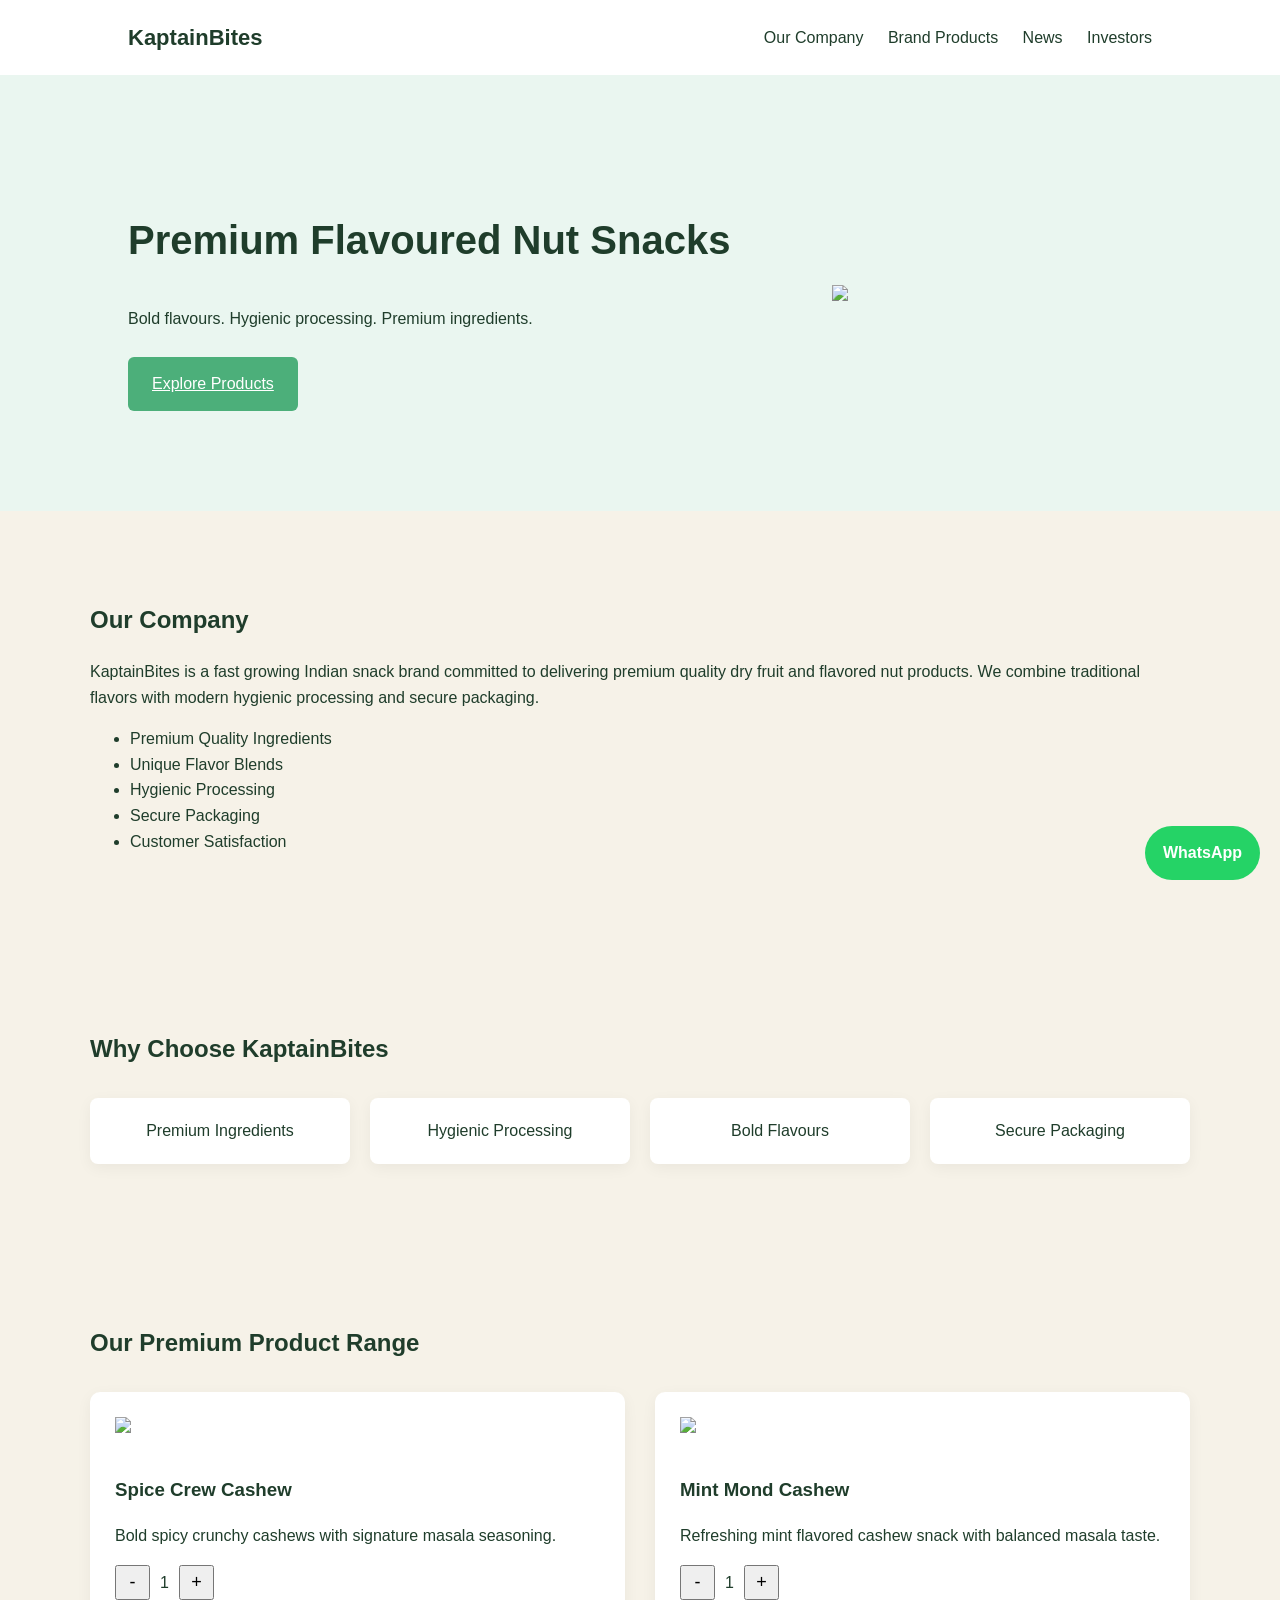
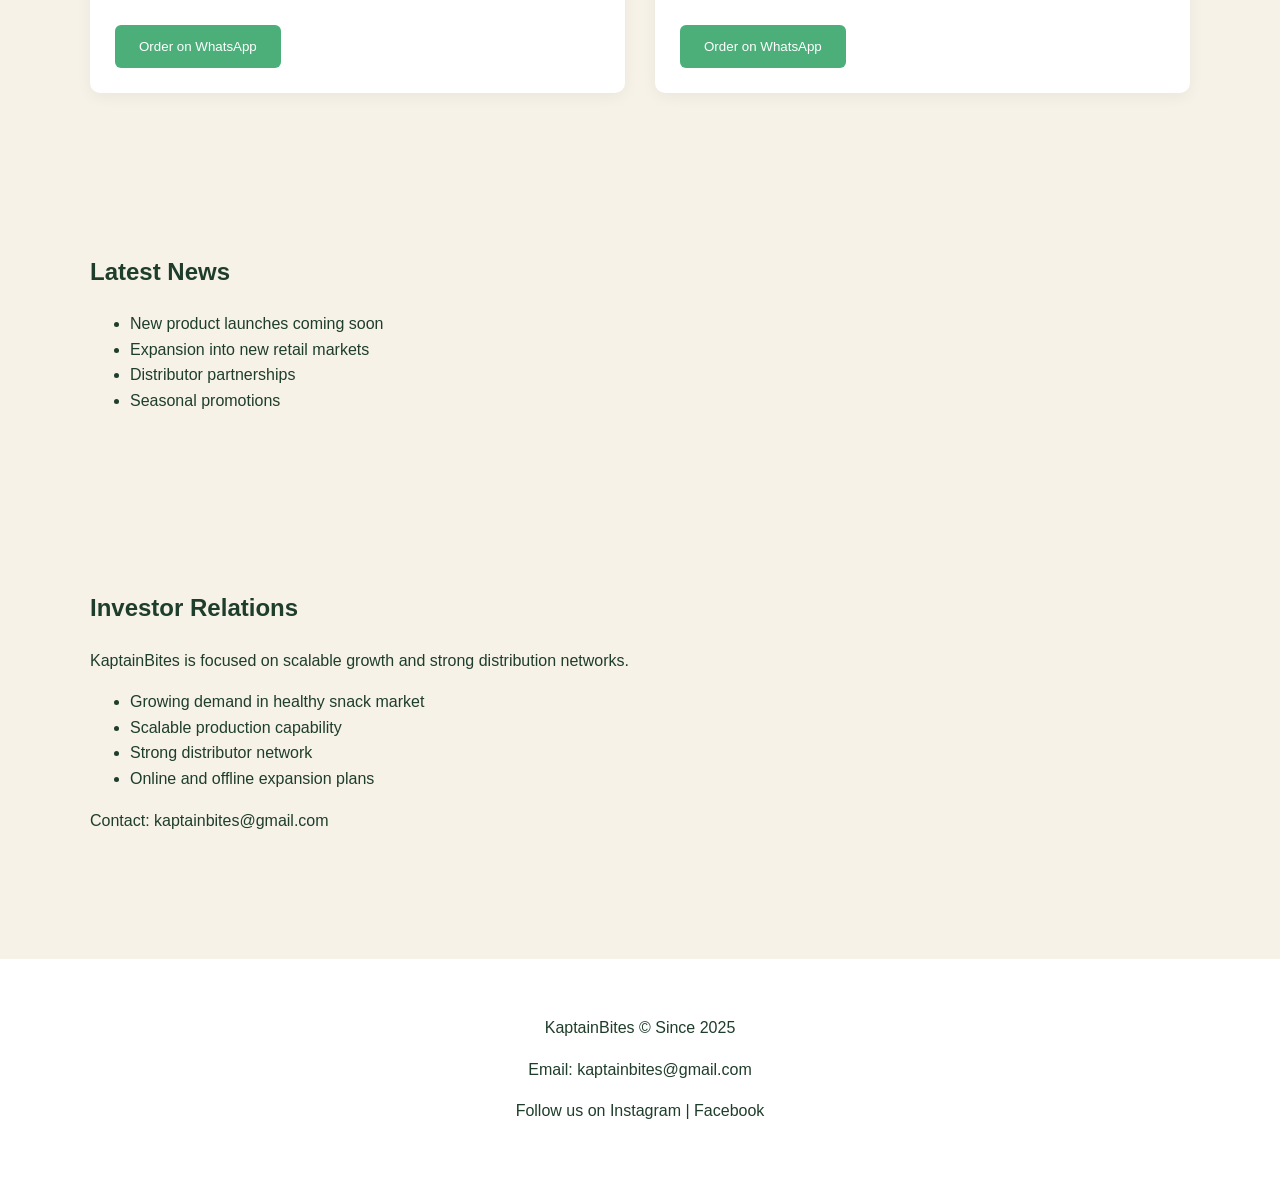
==== index.html @ fface198 "Update index.html" ====
<!DOCTYPE html>
<html lang="en">

<head>
<meta charset="UTF-8">
<meta name="viewport" content="width=device-width, initial-scale=1.0">
<title>KaptainBites</title>
<link rel="stylesheet" href="style.css">
</head>

<body>

<header>

<div class="logo">KaptainBites</div>

<nav>
<a href="#company">Our Company</a>
<a href="#products">Brand Products</a>
<a href="#news">News</a>
<a href="#investors">Investors</a>
</nav>

</header>


<section class="hero">

<div class="hero-content">

<h1>Premium Flavoured Nut Snacks</h1>

<p>Bold flavours. Hygienic processing. Premium ingredients.</p>

<a href="#products" class="btn">Explore Products</a>

</div>

<img src="images/hero.png" class="hero-img">

</section>


<section id="company" class="section">

<h2>Our Company</h2>

<p>
KaptainBites is a fast growing Indian snack brand committed to delivering premium quality dry fruit and flavored nut products.
We combine traditional flavors with modern hygienic processing and secure packaging.
</p>

<ul>
<li>Premium Quality Ingredients</li>
<li>Unique Flavor Blends</li>
<li>Hygienic Processing</li>
<li>Secure Packaging</li>
<li>Customer Satisfaction</li>
</ul>

</section>


<section class="section why">

<h2>Why Choose KaptainBites</h2>

<div class="why-grid">

<div class="why-card">Premium Ingredients</div>
<div class="why-card">Hygienic Processing</div>
<div class="why-card">Bold Flavours</div>
<div class="why-card">Secure Packaging</div>

</div>

</section>


<section id="products" class="section">

<h2>Our Premium Product Range</h2>

<div class="products">


<div class="product-card">

<img src="images/spice.png" class="product-img">

<h3>Spice Crew Cashew</h3>

<p>Bold spicy crunchy cashews with signature masala seasoning.</p>

<div class="qty">

<button onclick="decrease()">-</button>

<span id="qty">1</span>

<button onclick="increase()">+</button>

</div>

<button class="btn" onclick="order()">Order on WhatsApp</button>

</div>



<div class="product-card">

<img src="images/mint.png" class="product-img">

<h3>Mint Mond Cashew</h3>

<p>Refreshing mint flavored cashew snack with balanced masala taste.</p>

<div class="qty">

<button onclick="decrease2()">-</button>

<span id="qty2">1</span>

<button onclick="increase2()">+</button>

</div>

<button class="btn" onclick="order2()">Order on WhatsApp</button>

</div>


</div>

</section>


<section id="news" class="section">

<h2>Latest News</h2>

<ul class="news">

<li>New product launches coming soon</li>
<li>Expansion into new retail markets</li>
<li>Distributor partnerships</li>
<li>Seasonal promotions</li>

</ul>

</section>


<section id="investors" class="section">

<h2>Investor Relations</h2>

<p>
KaptainBites is focused on scalable growth and strong distribution networks.
</p>

<ul>

<li>Growing demand in healthy snack market</li>
<li>Scalable production capability</li>
<li>Strong distributor network</li>
<li>Online and offline expansion plans</li>

</ul>

<p>Contact: kaptainbites@gmail.com</p>

</section>


<footer>

<p>KaptainBites © Since 2025</p>

<p>Email: kaptainbites@gmail.com</p>

<p>Follow us on Instagram | Facebook</p>

</footer>


<a class="whatsapp-float" href="https://wa.me/917760172150" target="_blank">WhatsApp</a>


<script src="script.js"></script>

</body>

</html>
---- style.css ----
body{
font-family: Arial, sans-serif;
margin:0;
background:#F6F2E8;
color:#1F3D2B;
line-height:1.6;
}

header{
display:flex;
justify-content:space-between;
align-items:center;
padding:20px 10%;
background:white;
box-shadow:0 2px 10px rgba(0,0,0,0.05);
}

.logo{
font-size:22px;
font-weight:bold;
}

nav a{
margin-left:20px;
text-decoration:none;
color:#1F3D2B;
}

.hero{
display:flex;
align-items:center;
justify-content:space-between;
padding:100px 10%;
background:#EAF6F0;
}

.hero-img{
width:320px;
}

.hero h1{
font-size:40px;
}

.btn{
background:#4CAF7A;
color:white;
padding:14px 24px;
border:none;
border-radius:6px;
cursor:pointer;
margin-top:10px;
display:inline-block;
}

.section{
max-width:1100px;
margin:auto;
padding:70px 20px;
}

.products{
display:grid;
grid-template-columns:repeat(2,1fr);
gap:30px;
margin-top:30px;
}

.product-card{
background:white;
padding:25px;
border-radius:10px;
box-shadow:0 4px 15px rgba(0,0,0,0.05);
transition:0.3s;
}

.product-card:hover{
transform:translateY(-5px);
box-shadow:0 10px 30px rgba(0,0,0,0.08);
}

.product-img{
width:150px;
margin-bottom:15px;
}

.qty{
display:flex;
align-items:center;
gap:10px;
margin:15px 0;
}

.qty button{
width:35px;
height:35px;
font-size:18px;
cursor:pointer;
}

.why-grid{
display:grid;
grid-template-columns:repeat(4,1fr);
gap:20px;
margin-top:30px;
}

.why-card{
background:white;
padding:20px;
border-radius:8px;
text-align:center;
box-shadow:0 4px 15px rgba(0,0,0,0.05);
}

footer{
text-align:center;
padding:40px;
background:white;
margin-top:40px;
}

.whatsapp-float{
position:fixed;
bottom:20px;
right:20px;
background:#25D366;
color:white;
padding:14px 18px;
border-radius:50px;
text-decoration:none;
font-weight:bold;
}


/* MOBILE */

@media(max-width:768px){

header{
flex-direction:column;
align-items:flex-start;
}

nav a{
display:block;
margin:6px 0;
}

.hero{
flex-direction:column;
text-align:center;
}

.hero-img{
width:220px;
margin-top:20px;
}

.products{
grid-template-columns:1fr;
}

.why-grid{
grid-template-columns:1fr;
}

}
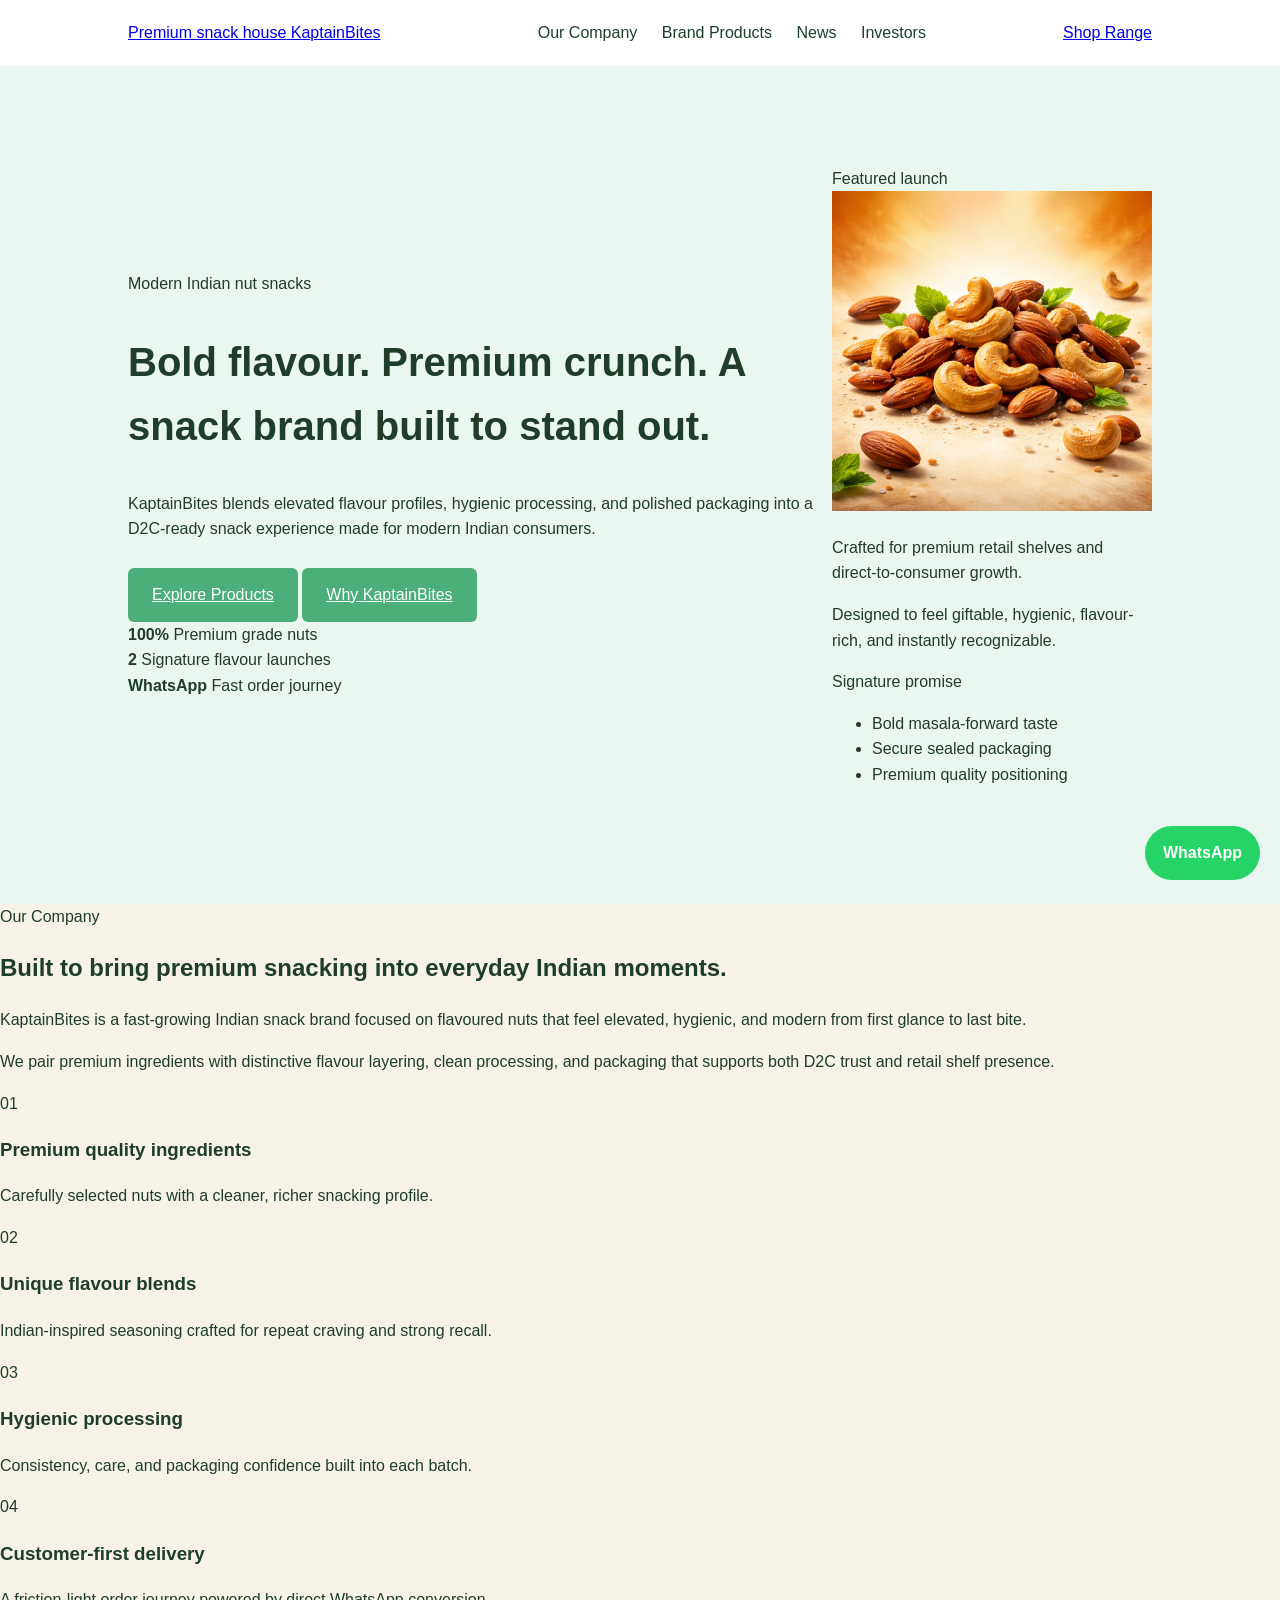
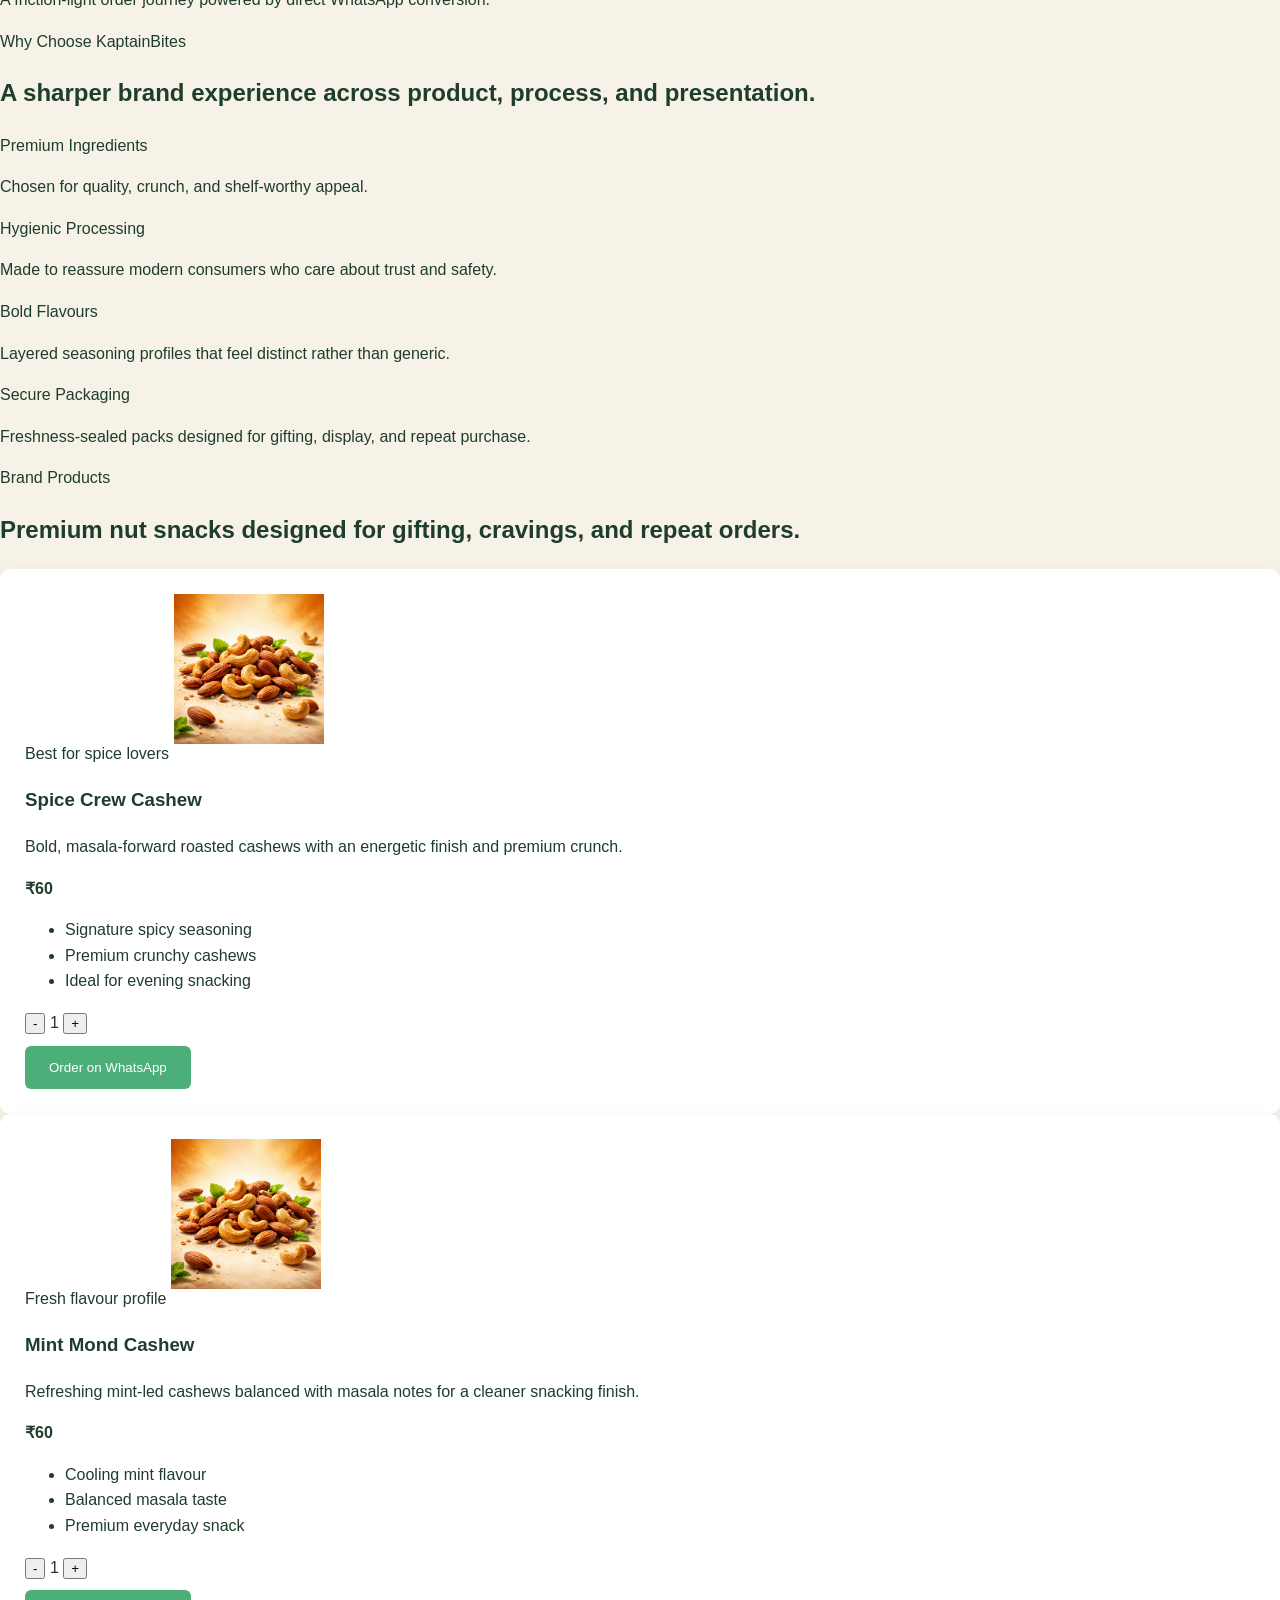
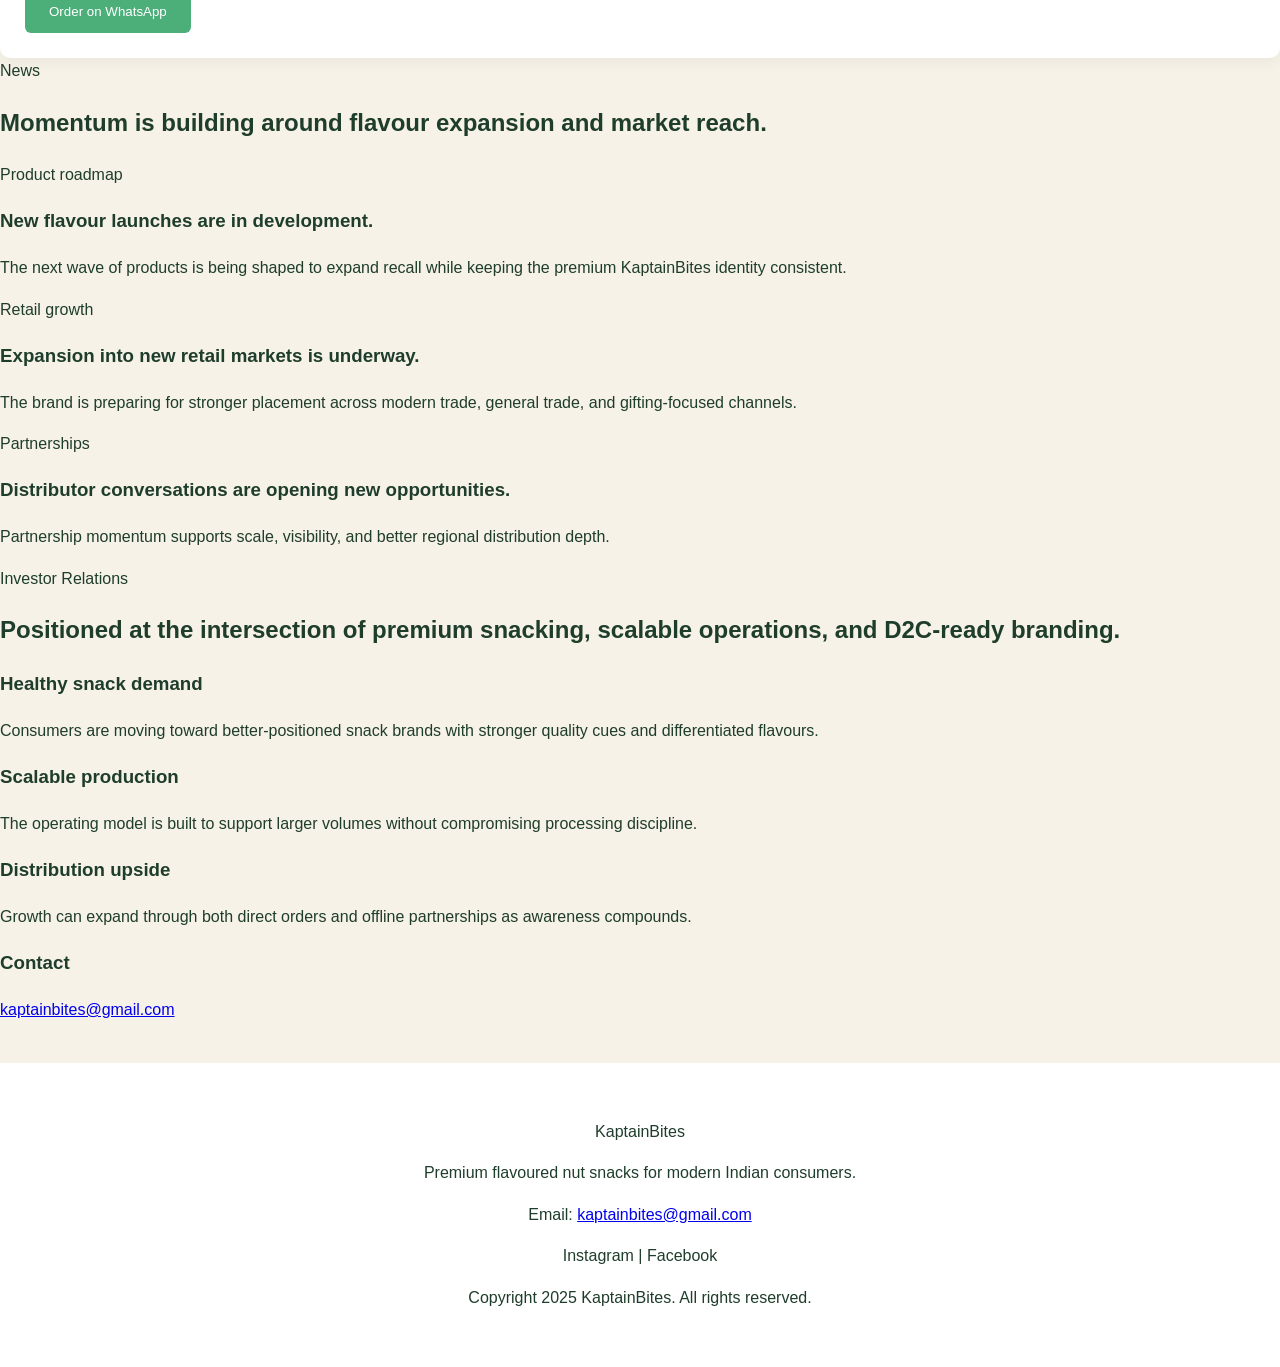
==== commit 3c0c19a4: "Update index.html" ====
--- a/index.html
+++ b/index.html
@@ -1,195 +1,307 @@
 <!DOCTYPE html>
 <html lang="en">
-
 <head>
 <meta charset="UTF-8">
 <meta name="viewport" content="width=device-width, initial-scale=1.0">
-<title>KaptainBites</title>
+<title>KaptainBites | Premium Flavoured Nut Snacks</title>
+<meta name="description" content="KaptainBites crafts premium flavoured nut snacks with bold Indian taste, hygienic processing, and packaging designed for modern D2C shoppers.">
+<link rel="preconnect" href="https://fonts.googleapis.com">
+<link rel="preconnect" href="https://fonts.gstatic.com" crossorigin>
+<link href="https://fonts.googleapis.com/css2?family=Instrument+Serif:ital@0;1&family=Manrope:wght@400;500;600;700;800&display=swap" rel="stylesheet">
 <link rel="stylesheet" href="style.css">
 </head>
-
 <body>
 
-<header>
-
-<div class="logo">KaptainBites</div>
-
-<nav>
+<div class="page-shell">
+<header class="site-header">
+<a href="#top" class="brand-mark" aria-label="KaptainBites home">
+<span class="brand-mark__eyebrow">Premium snack house</span>
+<span class="brand-mark__name">KaptainBites</span>
+</a>
+
+<nav class="site-nav" aria-label="Primary navigation">
 <a href="#company">Our Company</a>
 <a href="#products">Brand Products</a>
 <a href="#news">News</a>
 <a href="#investors">Investors</a>
 </nav>
 
+<a href="#products" class="header-cta">Shop Range</a>
 </header>
 
-
-<section class="hero">
-
-<div class="hero-content">
-
-<h1>Premium Flavoured Nut Snacks</h1>
-
-<p>Bold flavours. Hygienic processing. Premium ingredients.</p>
-
-<a href="#products" class="btn">Explore Products</a>
-
-</div>
-
-<img src="images/hero.png" class="hero-img">
-
-</section>
-
-
-<section id="company" class="section">
-
-<h2>Our Company</h2>
-
+<main id="top">
+<section class="hero section-pad">
+<div class="hero-copy reveal">
+<span class="eyebrow">Modern Indian nut snacks</span>
+<h1>Bold flavour. Premium crunch. A snack brand built to stand out.</h1>
 <p>
-KaptainBites is a fast growing Indian snack brand committed to delivering premium quality dry fruit and flavored nut products.
-We combine traditional flavors with modern hygienic processing and secure packaging.
+KaptainBites blends elevated flavour profiles, hygienic processing, and polished packaging into a D2C-ready snack experience made for modern Indian consumers.
 </p>
 
+<div class="hero-actions">
+<a href="#products" class="btn btn-primary">Explore Products</a>
+<a href="#company" class="btn btn-secondary">Why KaptainBites</a>
+</div>
+
+<div class="hero-metrics">
+<article>
+<strong>100%</strong>
+<span>Premium grade nuts</span>
+</article>
+<article>
+<strong>2</strong>
+<span>Signature flavour launches</span>
+</article>
+<article>
+<strong>WhatsApp</strong>
+<span>Fast order journey</span>
+</article>
+</div>
+</div>
+
+<div class="hero-visual reveal">
+<div class="hero-card hero-card--main">
+<span class="product-pill">Featured launch</span>
+<img src="images/hero.png" class="hero-img" alt="KaptainBites premium snack collection">
+<div class="hero-card__content">
+<p class="hero-card__title">Crafted for premium retail shelves and direct-to-consumer growth.</p>
+<p class="hero-card__text">Designed to feel giftable, hygienic, flavour-rich, and instantly recognizable.</p>
+</div>
+</div>
+
+<div class="hero-card hero-card--floating">
+<span class="floating-label">Signature promise</span>
 <ul>
-<li>Premium Quality Ingredients</li>
-<li>Unique Flavor Blends</li>
-<li>Hygienic Processing</li>
-<li>Secure Packaging</li>
-<li>Customer Satisfaction</li>
+<li>Bold masala-forward taste</li>
+<li>Secure sealed packaging</li>
+<li>Premium quality positioning</li>
 </ul>
-
-</section>
-
-
-<section class="section why">
-
-<h2>Why Choose KaptainBites</h2>
-
-<div class="why-grid">
-
-<div class="why-card">Premium Ingredients</div>
-<div class="why-card">Hygienic Processing</div>
-<div class="why-card">Bold Flavours</div>
-<div class="why-card">Secure Packaging</div>
-
-</div>
-
-</section>
-
-
-<section id="products" class="section">
-
-<h2>Our Premium Product Range</h2>
-
-<div class="products">
-
-
-<div class="product-card">
-
-<img src="images/spice.png" class="product-img">
-
+</div>
+</div>
+</section>
+
+<section id="company" class="story section-pad">
+<div class="section-heading reveal">
+<span class="eyebrow">Our Company</span>
+<h2>Built to bring premium snacking into everyday Indian moments.</h2>
+</div>
+
+<div class="story-grid">
+<article class="story-card reveal">
+<p class="story-lead">
+KaptainBites is a fast-growing Indian snack brand focused on flavoured nuts that feel elevated, hygienic, and modern from first glance to last bite.
+</p>
+<p>
+We pair premium ingredients with distinctive flavour layering, clean processing, and packaging that supports both D2C trust and retail shelf presence.
+</p>
+</article>
+
+<div class="promise-list reveal">
+<article>
+<span>01</span>
+<div>
+<h3>Premium quality ingredients</h3>
+<p>Carefully selected nuts with a cleaner, richer snacking profile.</p>
+</div>
+</article>
+<article>
+<span>02</span>
+<div>
+<h3>Unique flavour blends</h3>
+<p>Indian-inspired seasoning crafted for repeat craving and strong recall.</p>
+</div>
+</article>
+<article>
+<span>03</span>
+<div>
+<h3>Hygienic processing</h3>
+<p>Consistency, care, and packaging confidence built into each batch.</p>
+</div>
+</article>
+<article>
+<span>04</span>
+<div>
+<h3>Customer-first delivery</h3>
+<p>A friction-light order journey powered by direct WhatsApp conversion.</p>
+</div>
+</article>
+</div>
+</section>
+
+<section class="features section-pad">
+<div class="section-heading reveal">
+<span class="eyebrow">Why Choose KaptainBites</span>
+<h2>A sharper brand experience across product, process, and presentation.</h2>
+</div>
+
+<div class="feature-grid">
+<article class="feature-card reveal">
+<span>Premium Ingredients</span>
+<p>Chosen for quality, crunch, and shelf-worthy appeal.</p>
+</article>
+<article class="feature-card reveal">
+<span>Hygienic Processing</span>
+<p>Made to reassure modern consumers who care about trust and safety.</p>
+</article>
+<article class="feature-card reveal">
+<span>Bold Flavours</span>
+<p>Layered seasoning profiles that feel distinct rather than generic.</p>
+</article>
+<article class="feature-card reveal">
+<span>Secure Packaging</span>
+<p>Freshness-sealed packs designed for gifting, display, and repeat purchase.</p>
+</article>
+</div>
+</section>
+
+<section id="products" class="products-section section-pad">
+<div class="section-heading reveal">
+<span class="eyebrow">Brand Products</span>
+<h2>Premium nut snacks designed for gifting, cravings, and repeat orders.</h2>
+</div>
+
+<div class="products-grid">
+<article class="product-card reveal" data-product="Spice Crew Cashew" data-price="60">
+<div class="product-card__media product-card__media--spice">
+<span class="product-tag">Best for spice lovers</span>
+<img src="images/hero.png" class="product-img" alt="Spice Crew Cashew by KaptainBites">
+</div>
+
+<div class="product-card__body">
+<div class="product-card__head">
+<div>
 <h3>Spice Crew Cashew</h3>
-
-<p>Bold spicy crunchy cashews with signature masala seasoning.</p>
-
-<div class="qty">
-
-<button onclick="decrease()">-</button>
-
-<span id="qty">1</span>
-
-<button onclick="increase()">+</button>
-
-</div>
-
-<button class="btn" onclick="order()">Order on WhatsApp</button>
-
-</div>
-
-
-
-<div class="product-card">
-
-<img src="images/mint.png" class="product-img">
-
+<p>Bold, masala-forward roasted cashews with an energetic finish and premium crunch.</p>
+</div>
+<strong>&#8377;60</strong>
+</div>
+
+<ul class="product-points">
+<li>Signature spicy seasoning</li>
+<li>Premium crunchy cashews</li>
+<li>Ideal for evening snacking</li>
+</ul>
+
+<div class="product-order">
+<div class="quantity-control" aria-label="Select quantity for Spice Crew Cashew">
+<button type="button" class="qty-btn" data-action="decrease">-</button>
+<span class="qty-value" data-qty>1</span>
+<button type="button" class="qty-btn" data-action="increase">+</button>
+</div>
+
+<button type="button" class="btn btn-primary order-btn">Order on WhatsApp</button>
+</div>
+</div>
+</article>
+
+<article class="product-card reveal" data-product="Mint Mond Cashew" data-price="60">
+<div class="product-card__media product-card__media--mint">
+<span class="product-tag">Fresh flavour profile</span>
+<img src="images/hero.png" class="product-img" alt="Mint Mond Cashew by KaptainBites">
+</div>
+
+<div class="product-card__body">
+<div class="product-card__head">
+<div>
 <h3>Mint Mond Cashew</h3>
-
-<p>Refreshing mint flavored cashew snack with balanced masala taste.</p>
-
-<div class="qty">
-
-<button onclick="decrease2()">-</button>
-
-<span id="qty2">1</span>
-
-<button onclick="increase2()">+</button>
-
-</div>
-
-<button class="btn" onclick="order2()">Order on WhatsApp</button>
-
-</div>
-
-
-</div>
-
-</section>
-
-
-<section id="news" class="section">
-
-<h2>Latest News</h2>
-
-<ul class="news">
-
-<li>New product launches coming soon</li>
-<li>Expansion into new retail markets</li>
-<li>Distributor partnerships</li>
-<li>Seasonal promotions</li>
-
+<p>Refreshing mint-led cashews balanced with masala notes for a cleaner snacking finish.</p>
+</div>
+<strong>&#8377;60</strong>
+</div>
+
+<ul class="product-points">
+<li>Cooling mint flavour</li>
+<li>Balanced masala taste</li>
+<li>Premium everyday snack</li>
 </ul>
 
-</section>
-
-
-<section id="investors" class="section">
-
-<h2>Investor Relations</h2>
-
-<p>
-KaptainBites is focused on scalable growth and strong distribution networks.
-</p>
-
-<ul>
-
-<li>Growing demand in healthy snack market</li>
-<li>Scalable production capability</li>
-<li>Strong distributor network</li>
-<li>Online and offline expansion plans</li>
-
-</ul>
-
-<p>Contact: kaptainbites@gmail.com</p>
-
-</section>
-
-
-<footer>
-
-<p>KaptainBites © Since 2025</p>
-
-<p>Email: kaptainbites@gmail.com</p>
-
-<p>Follow us on Instagram | Facebook</p>
-
+<div class="product-order">
+<div class="quantity-control" aria-label="Select quantity for Mint Mond Cashew">
+<button type="button" class="qty-btn" data-action="decrease">-</button>
+<span class="qty-value" data-qty>1</span>
+<button type="button" class="qty-btn" data-action="increase">+</button>
+</div>
+
+<button type="button" class="btn btn-primary order-btn">Order on WhatsApp</button>
+</div>
+</div>
+</article>
+</div>
+</section>
+
+<section id="news" class="news-section section-pad">
+<div class="section-heading reveal">
+<span class="eyebrow">News</span>
+<h2>Momentum is building around flavour expansion and market reach.</h2>
+</div>
+
+<div class="news-grid">
+<article class="news-card reveal">
+<span>Product roadmap</span>
+<h3>New flavour launches are in development.</h3>
+<p>The next wave of products is being shaped to expand recall while keeping the premium KaptainBites identity consistent.</p>
+</article>
+<article class="news-card reveal">
+<span>Retail growth</span>
+<h3>Expansion into new retail markets is underway.</h3>
+<p>The brand is preparing for stronger placement across modern trade, general trade, and gifting-focused channels.</p>
+</article>
+<article class="news-card reveal">
+<span>Partnerships</span>
+<h3>Distributor conversations are opening new opportunities.</h3>
+<p>Partnership momentum supports scale, visibility, and better regional distribution depth.</p>
+</article>
+</div>
+</section>
+
+<section id="investors" class="investors section-pad">
+<div class="investor-panel reveal">
+<div class="section-heading">
+<span class="eyebrow">Investor Relations</span>
+<h2>Positioned at the intersection of premium snacking, scalable operations, and D2C-ready branding.</h2>
+</div>
+
+<div class="investor-grid">
+<article>
+<h3>Healthy snack demand</h3>
+<p>Consumers are moving toward better-positioned snack brands with stronger quality cues and differentiated flavours.</p>
+</article>
+<article>
+<h3>Scalable production</h3>
+<p>The operating model is built to support larger volumes without compromising processing discipline.</p>
+</article>
+<article>
+<h3>Distribution upside</h3>
+<p>Growth can expand through both direct orders and offline partnerships as awareness compounds.</p>
+</article>
+<article>
+<h3>Contact</h3>
+<p><a href="mailto:kaptainbites@gmail.com">kaptainbites@gmail.com</a></p>
+</article>
+</div>
+</div>
+</section>
+</main>
+
+<footer class="site-footer">
+<div>
+<p class="footer-brand">KaptainBites</p>
+<p>Premium flavoured nut snacks for modern Indian consumers.</p>
+</div>
+
+<div>
+<p>Email: <a href="mailto:kaptainbites@gmail.com">kaptainbites@gmail.com</a></p>
+<p>Instagram | Facebook</p>
+</div>
+
+<p class="footer-meta">Copyright 2025 KaptainBites. All rights reserved.</p>
 </footer>
-
-
-<a class="whatsapp-float" href="https://wa.me/917760172150" target="_blank">WhatsApp</a>
-
+</div>
+
+<a class="whatsapp-float" href="https://wa.me/917760172150?text=Hi%2C%20I%20want%20to%20know%20more%20about%20KaptainBites%20products." target="_blank" rel="noopener noreferrer" aria-label="Chat with KaptainBites on WhatsApp">
+<span>WhatsApp</span>
+</a>
 
 <script src="script.js"></script>
-
 </body>
-
 </html>
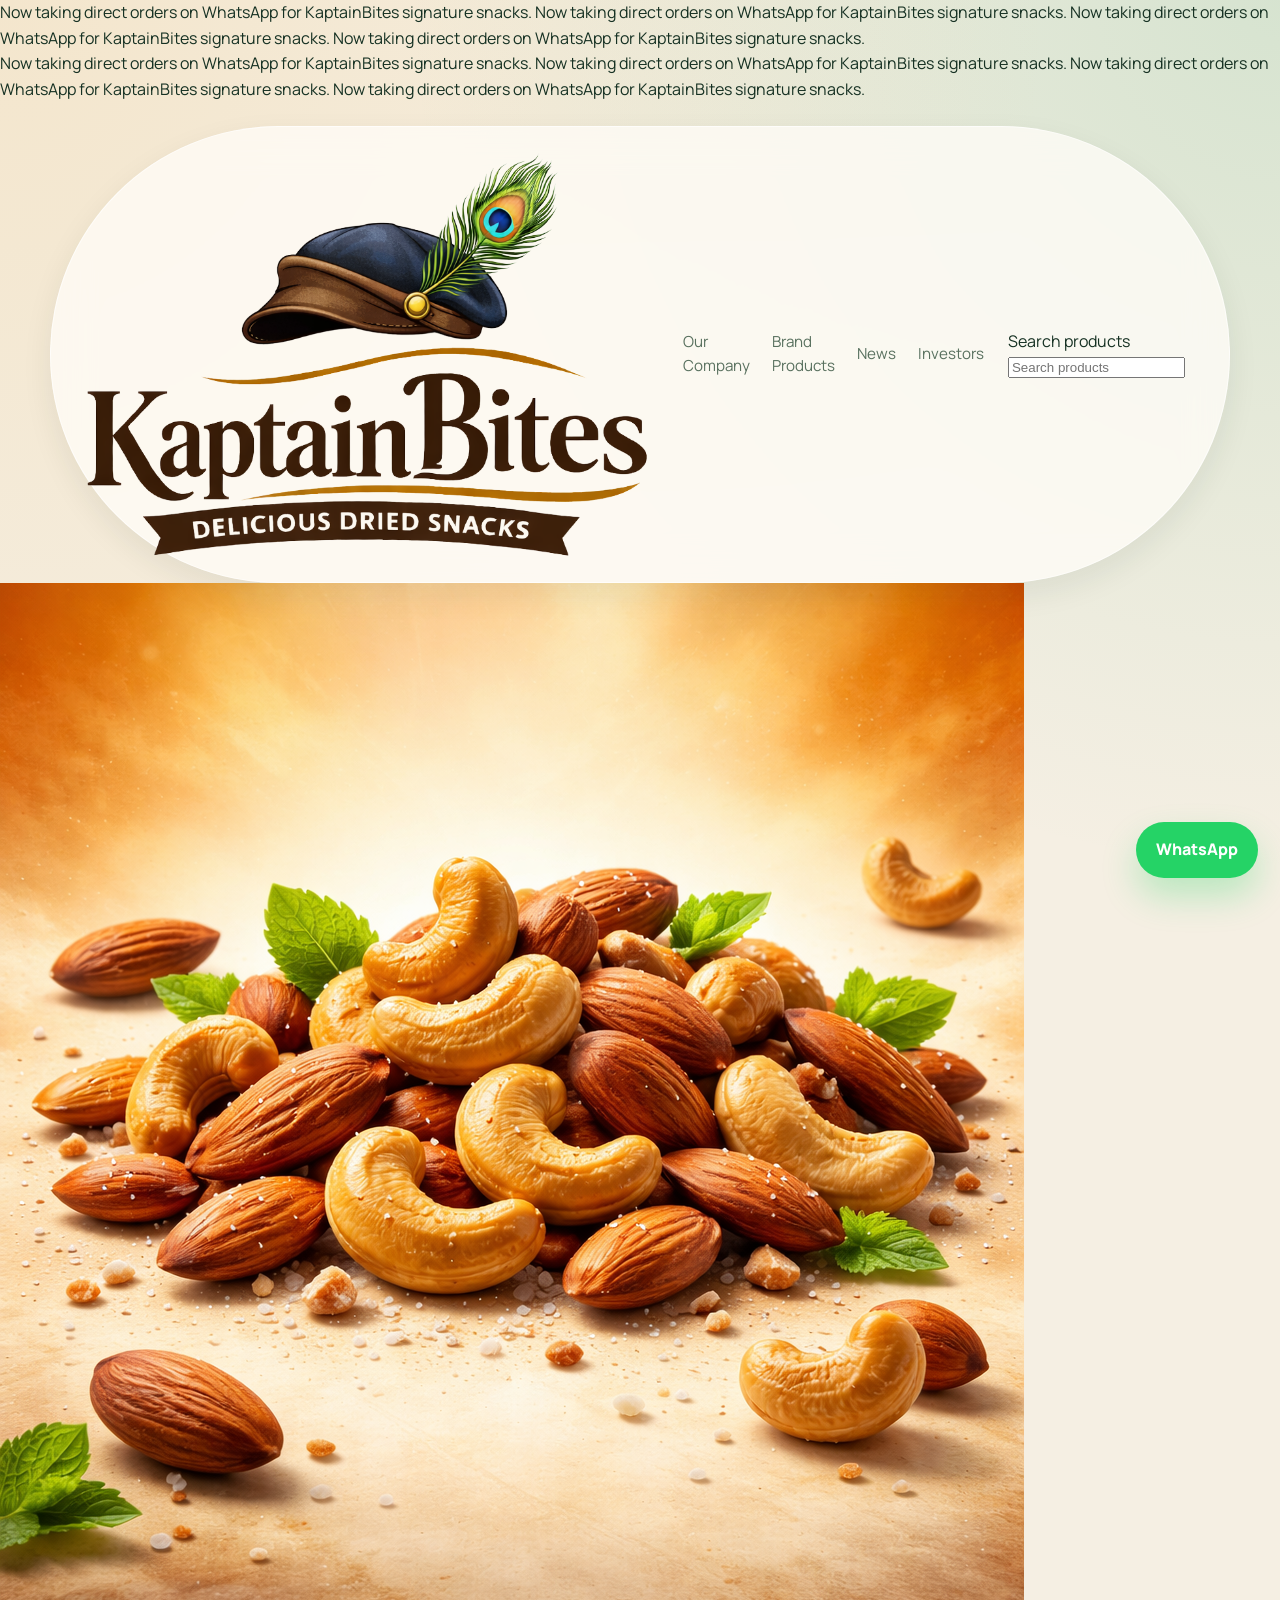
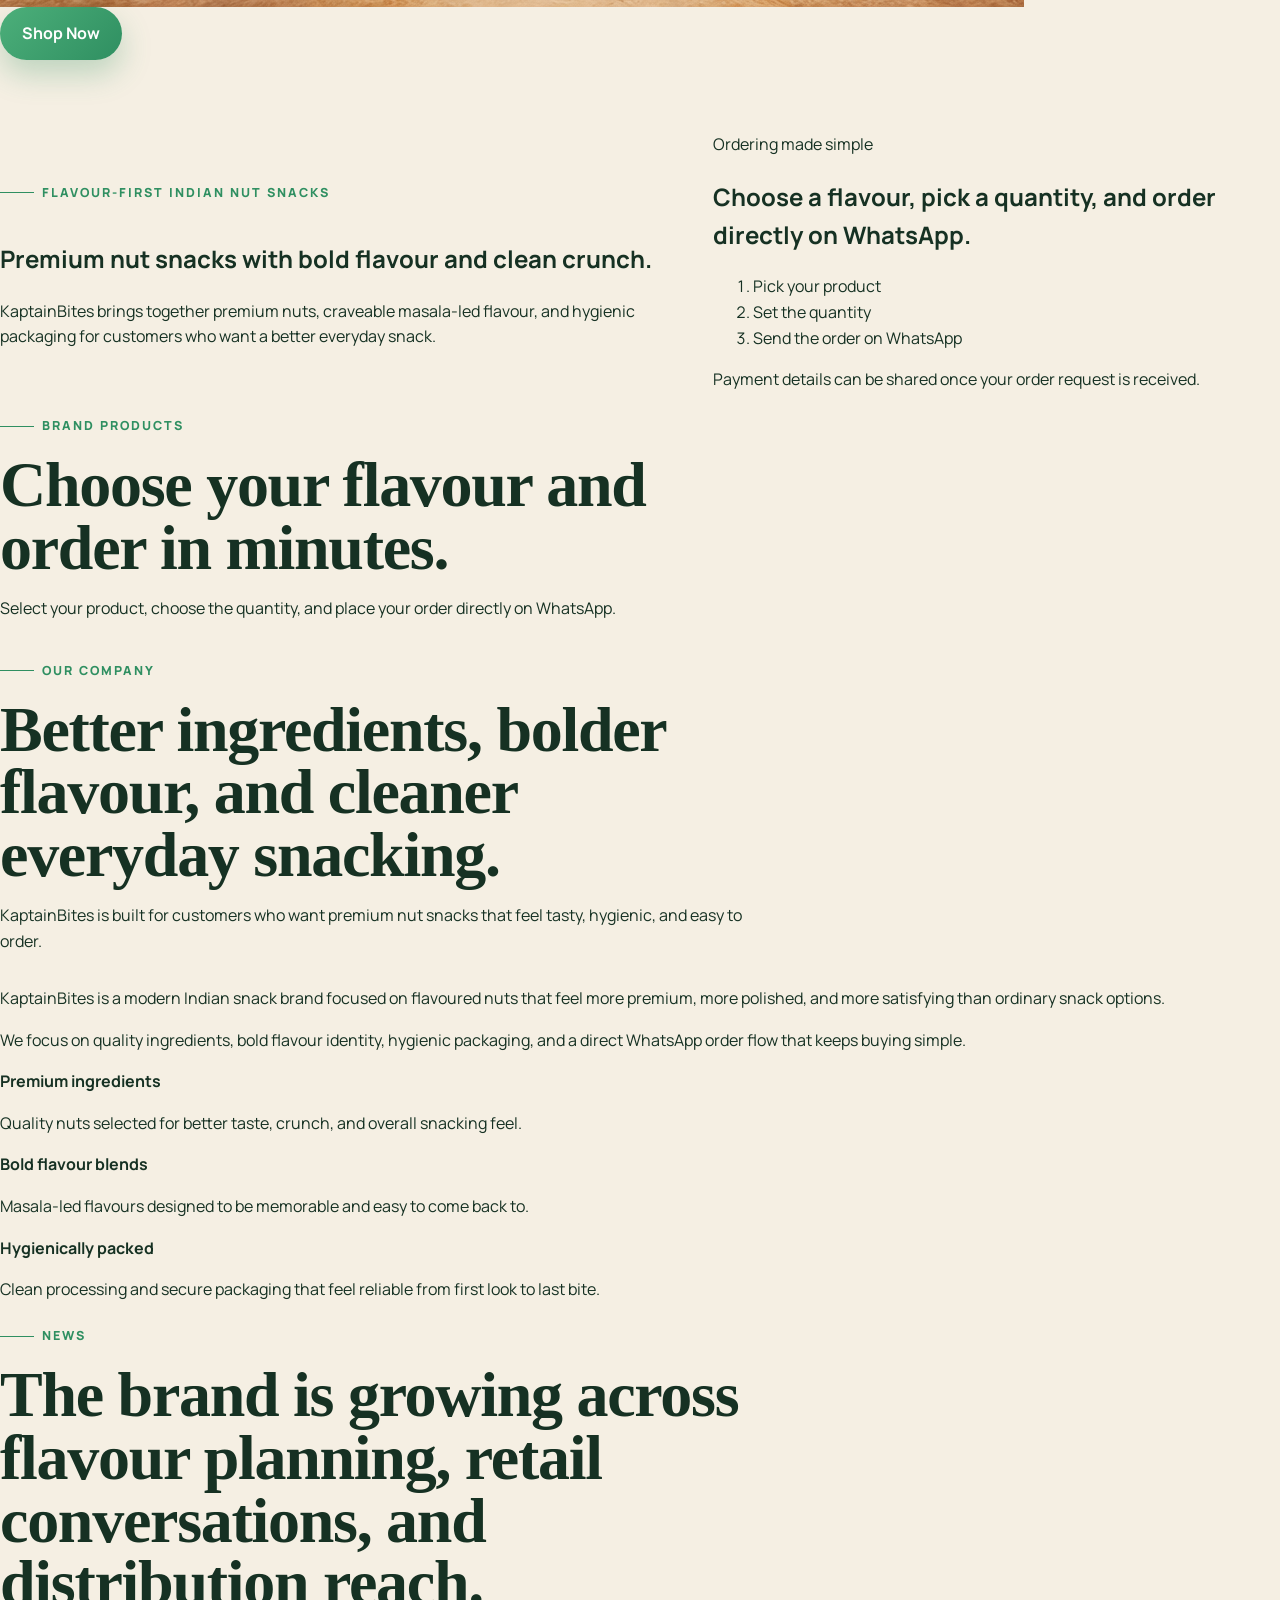
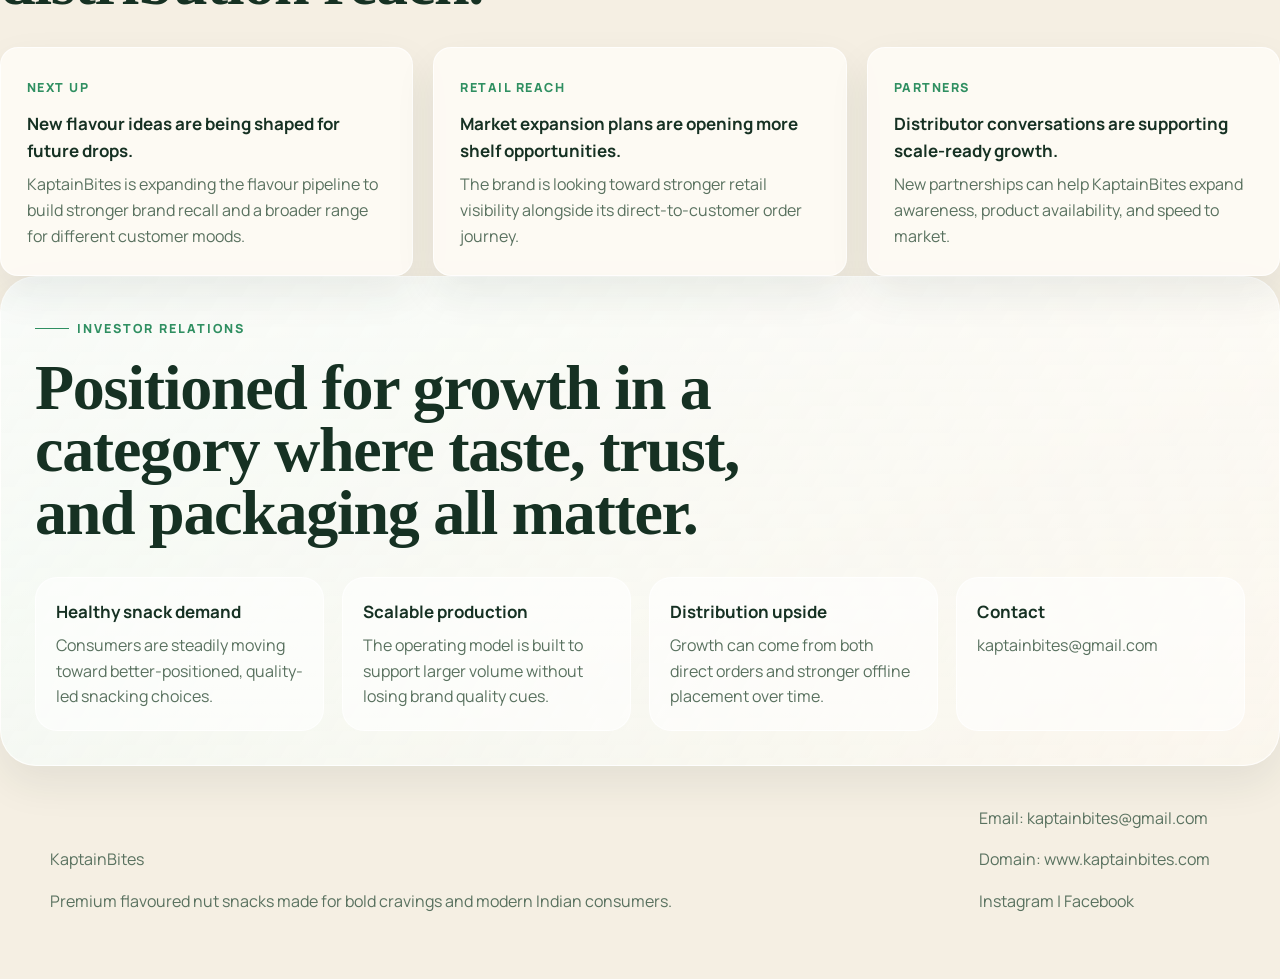
==== commit 03c3aac5: "Update index.html" ====
--- a/index.html
+++ b/index.html
@@ -3,20 +3,46 @@
 <head>
 <meta charset="UTF-8">
 <meta name="viewport" content="width=device-width, initial-scale=1.0">
-<title>KaptainBites | Premium Flavoured Nut Snacks</title>
-<meta name="description" content="KaptainBites crafts premium flavoured nut snacks with bold Indian taste, hygienic processing, and packaging designed for modern D2C shoppers.">
+<title>KaptainBites | Flavour-First Premium Nut Snacks</title>
+<meta name="description" content="KaptainBites is a modern Indian snack brand serving premium flavoured nut snacks with bold taste, hygienic processing, and easy WhatsApp ordering.">
 <link rel="preconnect" href="https://fonts.googleapis.com">
 <link rel="preconnect" href="https://fonts.gstatic.com" crossorigin>
-<link href="https://fonts.googleapis.com/css2?family=Instrument+Serif:ital@0;1&family=Manrope:wght@400;500;600;700;800&display=swap" rel="stylesheet">
+<link href="https://fonts.googleapis.com/css2?family=Bricolage+Grotesque:wght@400;500;600;700;800&family=Manrope:wght@400;500;600;700;800&display=swap" rel="stylesheet">
 <link rel="stylesheet" href="style.css">
 </head>
 <body>
 
-<div class="page-shell">
+<div class="site-wrap">
+<div class="announcement-bar">
+<div class="announcement-bar__track" aria-label="Now taking direct orders on WhatsApp for KaptainBites signature snacks.">
+<div class="announcement-bar__group">
+<span class="announcement-bar__item">Now taking direct orders on WhatsApp for KaptainBites signature snacks.</span>
+<span class="announcement-bar__separator" aria-hidden="true"></span>
+<span class="announcement-bar__item">Now taking direct orders on WhatsApp for KaptainBites signature snacks.</span>
+<span class="announcement-bar__separator" aria-hidden="true"></span>
+<span class="announcement-bar__item">Now taking direct orders on WhatsApp for KaptainBites signature snacks.</span>
+<span class="announcement-bar__separator" aria-hidden="true"></span>
+<span class="announcement-bar__item">Now taking direct orders on WhatsApp for KaptainBites signature snacks.</span>
+<span class="announcement-bar__separator" aria-hidden="true"></span>
+</div>
+<div class="announcement-bar__group" aria-hidden="true">
+<span class="announcement-bar__item">Now taking direct orders on WhatsApp for KaptainBites signature snacks.</span>
+<span class="announcement-bar__separator" aria-hidden="true"></span>
+<span class="announcement-bar__item">Now taking direct orders on WhatsApp for KaptainBites signature snacks.</span>
+<span class="announcement-bar__separator" aria-hidden="true"></span>
+<span class="announcement-bar__item">Now taking direct orders on WhatsApp for KaptainBites signature snacks.</span>
+<span class="announcement-bar__separator" aria-hidden="true"></span>
+<span class="announcement-bar__item">Now taking direct orders on WhatsApp for KaptainBites signature snacks.</span>
+<span class="announcement-bar__separator" aria-hidden="true"></span>
+</div>
+</div>
+</div>
+
 <header class="site-header">
-<a href="#top" class="brand-mark" aria-label="KaptainBites home">
-<span class="brand-mark__eyebrow">Premium snack house</span>
-<span class="brand-mark__name">KaptainBites</span>
+<a href="#top" class="brand" aria-label="KaptainBites home">
+<span class="brand__logo">
+<img src="images/logo-header.png" alt="KaptainBites logo">
+</span>
 </a>
 
 <nav class="site-nav" aria-label="Primary navigation">
@@ -26,253 +52,140 @@
 <a href="#investors">Investors</a>
 </nav>
 
-<a href="#products" class="header-cta">Shop Range</a>
+<div class="site-header__utilities">
+<form class="site-search" role="search">
+<label class="visually-hidden" for="product-search">Search products</label>
+<input id="product-search" type="search" placeholder="Search products">
+</form>
+</div>
 </header>
 
 <main id="top">
-<section class="hero section-pad">
-<div class="hero-copy reveal">
-<span class="eyebrow">Modern Indian nut snacks</span>
-<h1>Bold flavour. Premium crunch. A snack brand built to stand out.</h1>
+<section class="hero-video-band reveal" aria-label="KaptainBites hero banner">
+<div class="hero-video-band__frame">
+<img class="hero-video-band__media" src="images/hero.png" alt="KaptainBites premium nuts assortment">
+<div class="hero-video-band__overlay">
+<div class="hero-video-band__inner">
+<a href="#products" class="btn btn-primary hero-video-band__cta">Shop Now</a>
+</div>
+</div>
+</div>
+</section>
+
+<section class="hero section">
+<div class="hero__copy reveal">
+<span class="eyebrow">Flavour-first Indian nut snacks</span>
+<h1>Premium nut snacks with bold flavour and clean crunch.</h1>
 <p>
-KaptainBites blends elevated flavour profiles, hygienic processing, and polished packaging into a D2C-ready snack experience made for modern Indian consumers.
+KaptainBites brings together premium nuts, craveable masala-led flavour, and hygienic packaging for customers who want a better everyday snack.
 </p>
-
-<div class="hero-actions">
-<a href="#products" class="btn btn-primary">Explore Products</a>
-<a href="#company" class="btn btn-secondary">Why KaptainBites</a>
-</div>
-
-<div class="hero-metrics">
-<article>
-<strong>100%</strong>
-<span>Premium grade nuts</span>
-</article>
-<article>
-<strong>2</strong>
-<span>Signature flavour launches</span>
-</article>
-<article>
-<strong>WhatsApp</strong>
-<span>Fast order journey</span>
-</article>
-</div>
-</div>
-
-<div class="hero-visual reveal">
-<div class="hero-card hero-card--main">
-<span class="product-pill">Featured launch</span>
-<img src="images/hero.png" class="hero-img" alt="KaptainBites premium snack collection">
-<div class="hero-card__content">
-<p class="hero-card__title">Crafted for premium retail shelves and direct-to-consumer growth.</p>
-<p class="hero-card__text">Designed to feel giftable, hygienic, flavour-rich, and instantly recognizable.</p>
-</div>
-</div>
-
-<div class="hero-card hero-card--floating">
-<span class="floating-label">Signature promise</span>
-<ul>
-<li>Bold masala-forward taste</li>
-<li>Secure sealed packaging</li>
-<li>Premium quality positioning</li>
-</ul>
-</div>
-</div>
-</section>
-
-<section id="company" class="story section-pad">
+</div>
+
+<aside class="hero__support reveal" aria-label="How ordering works">
+<span class="hero__support-eyebrow">Ordering made simple</span>
+<h2>Choose a flavour, pick a quantity, and order directly on WhatsApp.</h2>
+<ol class="hero__support-list">
+<li>Pick your product</li>
+<li>Set the quantity</li>
+<li>Send the order on WhatsApp</li>
+</ol>
+<p class="hero__support-note">Payment details can be shared once your order request is received.</p>
+</aside>
+</section>
+
+<section id="products" class="section products-section">
+<div class="section-heading reveal">
+<span class="eyebrow">Brand Products</span>
+<h2>Choose your flavour and order in minutes.</h2>
+<p class="section-copy">Select your product, choose the quantity, and place your order directly on WhatsApp.</p>
+</div>
+
+<div id="products-grid" class="products-grid"></div>
+
+<div id="catalog-empty" class="catalog-empty" hidden>
+<h3>No products matched your search.</h3>
+<p>Try a broader search term or clear the search to view the full KaptainBites catalog.</p>
+</div>
+</section>
+
+<section id="company" class="section company">
 <div class="section-heading reveal">
 <span class="eyebrow">Our Company</span>
-<h2>Built to bring premium snacking into everyday Indian moments.</h2>
-</div>
-
-<div class="story-grid">
-<article class="story-card reveal">
-<p class="story-lead">
-KaptainBites is a fast-growing Indian snack brand focused on flavoured nuts that feel elevated, hygienic, and modern from first glance to last bite.
+<h2>Better ingredients, bolder flavour, and cleaner everyday snacking.</h2>
+<p class="section-copy">KaptainBites is built for customers who want premium nut snacks that feel tasty, hygienic, and easy to order.</p>
+</div>
+
+<div class="company-layout">
+<article class="company-story reveal">
+<p class="company-story__lead">
+KaptainBites is a modern Indian snack brand focused on flavoured nuts that feel more premium, more polished, and more satisfying than ordinary snack options.
 </p>
 <p>
-We pair premium ingredients with distinctive flavour layering, clean processing, and packaging that supports both D2C trust and retail shelf presence.
+We focus on quality ingredients, bold flavour identity, hygienic packaging, and a direct WhatsApp order flow that keeps buying simple.
 </p>
 </article>
 
-<div class="promise-list reveal">
-<article>
-<span>01</span>
-<div>
-<h3>Premium quality ingredients</h3>
-<p>Carefully selected nuts with a cleaner, richer snacking profile.</p>
-</div>
-</article>
-<article>
-<span>02</span>
-<div>
-<h3>Unique flavour blends</h3>
-<p>Indian-inspired seasoning crafted for repeat craving and strong recall.</p>
-</div>
-</article>
-<article>
-<span>03</span>
-<div>
-<h3>Hygienic processing</h3>
-<p>Consistency, care, and packaging confidence built into each batch.</p>
-</div>
-</article>
-<article>
-<span>04</span>
-<div>
-<h3>Customer-first delivery</h3>
-<p>A friction-light order journey powered by direct WhatsApp conversion.</p>
-</div>
-</article>
-</div>
-</section>
-
-<section class="features section-pad">
-<div class="section-heading reveal">
-<span class="eyebrow">Why Choose KaptainBites</span>
-<h2>A sharper brand experience across product, process, and presentation.</h2>
-</div>
-
-<div class="feature-grid">
-<article class="feature-card reveal">
-<span>Premium Ingredients</span>
-<p>Chosen for quality, crunch, and shelf-worthy appeal.</p>
-</article>
-<article class="feature-card reveal">
-<span>Hygienic Processing</span>
-<p>Made to reassure modern consumers who care about trust and safety.</p>
-</article>
-<article class="feature-card reveal">
-<span>Bold Flavours</span>
-<p>Layered seasoning profiles that feel distinct rather than generic.</p>
-</article>
-<article class="feature-card reveal">
-<span>Secure Packaging</span>
-<p>Freshness-sealed packs designed for gifting, display, and repeat purchase.</p>
-</article>
-</div>
-</section>
-
-<section id="products" class="products-section section-pad">
-<div class="section-heading reveal">
-<span class="eyebrow">Brand Products</span>
-<h2>Premium nut snacks designed for gifting, cravings, and repeat orders.</h2>
-</div>
-
-<div class="products-grid">
-<article class="product-card reveal" data-product="Spice Crew Cashew" data-price="60">
-<div class="product-card__media product-card__media--spice">
-<span class="product-tag">Best for spice lovers</span>
-<img src="images/hero.png" class="product-img" alt="Spice Crew Cashew by KaptainBites">
-</div>
-
-<div class="product-card__body">
-<div class="product-card__head">
-<div>
-<h3>Spice Crew Cashew</h3>
-<p>Bold, masala-forward roasted cashews with an energetic finish and premium crunch.</p>
-</div>
-<strong>&#8377;60</strong>
-</div>
-
-<ul class="product-points">
-<li>Signature spicy seasoning</li>
-<li>Premium crunchy cashews</li>
-<li>Ideal for evening snacking</li>
-</ul>
-
-<div class="product-order">
-<div class="quantity-control" aria-label="Select quantity for Spice Crew Cashew">
-<button type="button" class="qty-btn" data-action="decrease">-</button>
-<span class="qty-value" data-qty>1</span>
-<button type="button" class="qty-btn" data-action="increase">+</button>
-</div>
-
-<button type="button" class="btn btn-primary order-btn">Order on WhatsApp</button>
-</div>
-</div>
-</article>
-
-<article class="product-card reveal" data-product="Mint Mond Cashew" data-price="60">
-<div class="product-card__media product-card__media--mint">
-<span class="product-tag">Fresh flavour profile</span>
-<img src="images/hero.png" class="product-img" alt="Mint Mond Cashew by KaptainBites">
-</div>
-
-<div class="product-card__body">
-<div class="product-card__head">
-<div>
-<h3>Mint Mond Cashew</h3>
-<p>Refreshing mint-led cashews balanced with masala notes for a cleaner snacking finish.</p>
-</div>
-<strong>&#8377;60</strong>
-</div>
-
-<ul class="product-points">
-<li>Cooling mint flavour</li>
-<li>Balanced masala taste</li>
-<li>Premium everyday snack</li>
-</ul>
-
-<div class="product-order">
-<div class="quantity-control" aria-label="Select quantity for Mint Mond Cashew">
-<button type="button" class="qty-btn" data-action="decrease">-</button>
-<span class="qty-value" data-qty>1</span>
-<button type="button" class="qty-btn" data-action="increase">+</button>
-</div>
-
-<button type="button" class="btn btn-primary order-btn">Order on WhatsApp</button>
-</div>
-</div>
-</article>
-</div>
-</section>
-
-<section id="news" class="news-section section-pad">
+<div class="company-points reveal">
+<article>
+<strong>Premium ingredients</strong>
+<p>Quality nuts selected for better taste, crunch, and overall snacking feel.</p>
+</article>
+<article>
+<strong>Bold flavour blends</strong>
+<p>Masala-led flavours designed to be memorable and easy to come back to.</p>
+</article>
+<article>
+<strong>Hygienically packed</strong>
+<p>Clean processing and secure packaging that feel reliable from first look to last bite.</p>
+</article>
+</div>
+</div>
+</section>
+
+<section id="news" class="section news-section">
 <div class="section-heading reveal">
 <span class="eyebrow">News</span>
-<h2>Momentum is building around flavour expansion and market reach.</h2>
+<h2>The brand is growing across flavour planning, retail conversations, and distribution reach.</h2>
 </div>
 
 <div class="news-grid">
 <article class="news-card reveal">
-<span>Product roadmap</span>
-<h3>New flavour launches are in development.</h3>
-<p>The next wave of products is being shaped to expand recall while keeping the premium KaptainBites identity consistent.</p>
+<span class="news-card__tag">Next up</span>
+<h3>New flavour ideas are being shaped for future drops.</h3>
+<p>KaptainBites is expanding the flavour pipeline to build stronger brand recall and a broader range for different customer moods.</p>
 </article>
 <article class="news-card reveal">
-<span>Retail growth</span>
-<h3>Expansion into new retail markets is underway.</h3>
-<p>The brand is preparing for stronger placement across modern trade, general trade, and gifting-focused channels.</p>
+<span class="news-card__tag">Retail reach</span>
+<h3>Market expansion plans are opening more shelf opportunities.</h3>
+<p>The brand is looking toward stronger retail visibility alongside its direct-to-customer order journey.</p>
 </article>
 <article class="news-card reveal">
-<span>Partnerships</span>
-<h3>Distributor conversations are opening new opportunities.</h3>
-<p>Partnership momentum supports scale, visibility, and better regional distribution depth.</p>
-</article>
-</div>
-</section>
-
-<section id="investors" class="investors section-pad">
+<span class="news-card__tag">Partners</span>
+<h3>Distributor conversations are supporting scale-ready growth.</h3>
+<p>New partnerships can help KaptainBites expand awareness, product availability, and speed to market.</p>
+</article>
+</div>
+</section>
+
+<section id="investors" class="section investors-section">
 <div class="investor-panel reveal">
-<div class="section-heading">
+<div class="section-heading section-heading--compact">
 <span class="eyebrow">Investor Relations</span>
-<h2>Positioned at the intersection of premium snacking, scalable operations, and D2C-ready branding.</h2>
+<h2>Positioned for growth in a category where taste, trust, and packaging all matter.</h2>
 </div>
 
 <div class="investor-grid">
 <article>
 <h3>Healthy snack demand</h3>
-<p>Consumers are moving toward better-positioned snack brands with stronger quality cues and differentiated flavours.</p>
+<p>Consumers are steadily moving toward better-positioned, quality-led snacking choices.</p>
 </article>
 <article>
 <h3>Scalable production</h3>
-<p>The operating model is built to support larger volumes without compromising processing discipline.</p>
+<p>The operating model is built to support larger volume without losing brand quality cues.</p>
 </article>
 <article>
 <h3>Distribution upside</h3>
-<p>Growth can expand through both direct orders and offline partnerships as awareness compounds.</p>
+<p>Growth can come from both direct orders and stronger offline placement over time.</p>
 </article>
 <article>
 <h3>Contact</h3>
@@ -285,22 +198,19 @@
 
 <footer class="site-footer">
 <div>
-<p class="footer-brand">KaptainBites</p>
-<p>Premium flavoured nut snacks for modern Indian consumers.</p>
-</div>
-
-<div>
+<p class="site-footer__brand">KaptainBites</p>
+<p>Premium flavoured nut snacks made for bold cravings and modern Indian consumers.</p>
+</div>
+
+<div class="site-footer__meta">
 <p>Email: <a href="mailto:kaptainbites@gmail.com">kaptainbites@gmail.com</a></p>
+<p>Domain: www.kaptainbites.com</p>
 <p>Instagram | Facebook</p>
 </div>
-
-<p class="footer-meta">Copyright 2025 KaptainBites. All rights reserved.</p>
 </footer>
 </div>
 
-<a class="whatsapp-float" href="https://wa.me/917760172150?text=Hi%2C%20I%20want%20to%20know%20more%20about%20KaptainBites%20products." target="_blank" rel="noopener noreferrer" aria-label="Chat with KaptainBites on WhatsApp">
-<span>WhatsApp</span>
-</a>
+<a class="whatsapp-float" href="https://wa.me/917760172150?text=Hi%2C%20I%20want%20to%20know%20more%20about%20KaptainBites%20products." target="_blank" rel="noopener noreferrer" aria-label="Chat with KaptainBites on WhatsApp">WhatsApp</a>
 
 <script src="script.js"></script>
 </body>
--- a/style.css
+++ b/style.css
@@ -1,168 +1,923 @@
+:root{
+--bg:#f5efe3;
+--bg-soft:#fbf8f2;
+--surface:#fffdf8;
+--surface-strong:#1d3b2d;
+--surface-tint:#e6f2e7;
+--line:rgba(31,61,43,0.12);
+--text:#163123;
+--muted:#59715f;
+--accent:#4caf7a;
+--accent-deep:#2f8f61;
+--accent-soft:#d9efdf;
+--warm:#f0c986;
+--shadow:0 24px 80px rgba(22,49,35,0.10);
+--shadow-soft:0 18px 40px rgba(22,49,35,0.08);
+--radius-xl:32px;
+--radius-lg:24px;
+--radius-md:18px;
+--container:min(1180px, calc(100% - 48px));
+}
+
+*{
+box-sizing:border-box;
+}
+
+html{
+scroll-behavior:smooth;
+}
+
 body{
-font-family: Arial, sans-serif;
 margin:0;
-background:#F6F2E8;
-color:#1F3D2B;
+font-family:"Manrope", sans-serif;
+background:
+radial-gradient(circle at top left, rgba(240,201,134,0.24), transparent 24%),
+radial-gradient(circle at top right, rgba(76,175,122,0.18), transparent 20%),
+var(--bg);
+color:var(--text);
 line-height:1.6;
-}
-
-header{
-display:flex;
-justify-content:space-between;
-align-items:center;
-padding:20px 10%;
-background:white;
-box-shadow:0 2px 10px rgba(0,0,0,0.05);
-}
-
-.logo{
-font-size:22px;
-font-weight:bold;
-}
-
-nav a{
-margin-left:20px;
+overflow-x:hidden;
+}
+
+img{
+max-width:100%;
+display:block;
+}
+
+a{
+color:inherit;
 text-decoration:none;
-color:#1F3D2B;
-}
-
-.hero{
+}
+
+button{
+font:inherit;
+}
+
+.page-shell{
+position:relative;
+overflow:hidden;
+}
+
+.section-pad{
+width:var(--container);
+margin:0 auto;
+padding:88px 0;
+}
+
+.site-header{
+width:var(--container);
+margin:24px auto 0;
+padding:18px 24px;
 display:flex;
 align-items:center;
 justify-content:space-between;
-padding:100px 10%;
-background:#EAF6F0;
-}
-
-.hero-img{
-width:320px;
-}
-
-.hero h1{
-font-size:40px;
-}
-
-.btn{
-background:#4CAF7A;
-color:white;
-padding:14px 24px;
-border:none;
-border-radius:6px;
-cursor:pointer;
-margin-top:10px;
-display:inline-block;
-}
-
-.section{
-max-width:1100px;
-margin:auto;
-padding:70px 20px;
-}
-
-.products{
-display:grid;
-grid-template-columns:repeat(2,1fr);
-gap:30px;
-margin-top:30px;
-}
-
-.product-card{
-background:white;
-padding:25px;
-border-radius:10px;
-box-shadow:0 4px 15px rgba(0,0,0,0.05);
-transition:0.3s;
-}
-
-.product-card:hover{
-transform:translateY(-5px);
-box-shadow:0 10px 30px rgba(0,0,0,0.08);
-}
-
-.product-img{
-width:150px;
-margin-bottom:15px;
-}
-
-.qty{
+gap:24px;
+position:sticky;
+top:18px;
+z-index:20;
+background:rgba(255,253,248,0.78);
+border:1px solid rgba(255,255,255,0.65);
+backdrop-filter:blur(20px);
+border-radius:999px;
+box-shadow:0 12px 30px rgba(22,49,35,0.08);
+}
+
+.brand-mark{
+display:flex;
+flex-direction:column;
+gap:2px;
+}
+
+.brand-mark__eyebrow{
+font-size:0.70rem;
+letter-spacing:0.18em;
+text-transform:uppercase;
+color:var(--muted);
+}
+
+.brand-mark__name{
+font-family:"Instrument Serif", serif;
+font-size:2rem;
+line-height:0.92;
+}
+
+.site-nav{
 display:flex;
 align-items:center;
+gap:22px;
+font-size:0.95rem;
+}
+
+.site-nav a{
+position:relative;
+color:var(--muted);
+transition:color 0.25s ease;
+}
+
+.site-nav a::after{
+content:"";
+position:absolute;
+left:0;
+bottom:-6px;
+width:100%;
+height:1px;
+background:var(--text);
+transform:scaleX(0);
+transform-origin:left;
+transition:transform 0.25s ease;
+}
+
+.site-nav a:hover,
+.site-nav a:focus-visible{
+color:var(--text);
+}
+
+.site-nav a:hover::after,
+.site-nav a:focus-visible::after{
+transform:scaleX(1);
+}
+
+.header-cta,
+.btn{
+display:inline-flex;
+align-items:center;
+justify-content:center;
 gap:10px;
-margin:15px 0;
-}
-
-.qty button{
-width:35px;
-height:35px;
-font-size:18px;
+padding:14px 22px;
+border-radius:999px;
+font-weight:700;
+transition:transform 0.25s ease, box-shadow 0.25s ease, background 0.25s ease, color 0.25s ease;
+border:none;
 cursor:pointer;
 }
 
-.why-grid{
-display:grid;
-grid-template-columns:repeat(4,1fr);
+.header-cta,
+.btn-primary{
+background:linear-gradient(135deg, var(--accent), var(--accent-deep));
+color:#fff;
+box-shadow:0 14px 30px rgba(47,143,97,0.28);
+}
+
+.btn-secondary{
+background:rgba(255,255,255,0.7);
+color:var(--text);
+border:1px solid var(--line);
+}
+
+.header-cta:hover,
+.btn:hover{
+transform:translateY(-2px);
+}
+
+.eyebrow{
+display:inline-flex;
+align-items:center;
+gap:8px;
+font-size:0.78rem;
+font-weight:800;
+letter-spacing:0.16em;
+text-transform:uppercase;
+color:var(--accent-deep);
+margin-bottom:18px;
+}
+
+.eyebrow::before{
+content:"";
+width:34px;
+height:1px;
+background:currentColor;
+}
+
+.section-heading{
+max-width:760px;
+margin-bottom:32px;
+}
+
+.section-heading h2{
+margin:0;
+font-family:"Instrument Serif", serif;
+font-size:clamp(2.4rem, 5vw, 4.2rem);
+line-height:0.98;
+letter-spacing:-0.02em;
+}
+
+.hero{
+display:grid;
+grid-template-columns:1.08fr 0.92fr;
+align-items:center;
+gap:48px;
+padding-top:72px;
+}
+
+.hero-copy h1{
+margin:0 0 18px;
+font-family:"Instrument Serif", serif;
+font-size:clamp(3.2rem, 7vw, 6.1rem);
+line-height:0.92;
+letter-spacing:-0.035em;
+max-width:11ch;
+}
+
+.hero-copy p{
+max-width:60ch;
+margin:0 0 28px;
+font-size:1.08rem;
+color:var(--muted);
+}
+
+.hero-actions{
+display:flex;
+flex-wrap:wrap;
+gap:14px;
+margin-bottom:32px;
+}
+
+.hero-metrics{
+display:grid;
+grid-template-columns:repeat(3, minmax(0, 1fr));
+gap:16px;
+}
+
+.hero-metrics article{
+padding:18px;
+background:rgba(255,255,255,0.58);
+border:1px solid rgba(255,255,255,0.7);
+border-radius:var(--radius-md);
+box-shadow:var(--shadow-soft);
+}
+
+.hero-metrics strong{
+display:block;
+font-size:1.4rem;
+margin-bottom:4px;
+}
+
+.hero-metrics span{
+display:block;
+font-size:0.9rem;
+color:var(--muted);
+}
+
+.hero-visual{
+position:relative;
+display:flex;
+align-items:flex-end;
+justify-content:flex-start;
+flex-direction:column;
+gap:16px;
+}
+
+.hero-card{
+border-radius:var(--radius-xl);
+box-shadow:var(--shadow);
+}
+
+.hero-card--main{
+position:relative;
+width:min(100%, 500px);
+padding:20px;
+background:linear-gradient(160deg, rgba(255,255,255,0.92), rgba(234,246,240,0.96));
+border:1px solid rgba(255,255,255,0.72);
+}
+
+.product-pill,
+.floating-label,
+.product-tag{
+display:inline-flex;
+align-items:center;
+padding:8px 12px;
+border-radius:999px;
+font-size:0.78rem;
+font-weight:800;
+letter-spacing:0.08em;
+text-transform:uppercase;
+}
+
+.product-pill{
+background:rgba(22,49,35,0.08);
+margin-bottom:16px;
+}
+
+.hero-img{
+width:100%;
+aspect-ratio:1/1;
+object-fit:contain;
+filter:drop-shadow(0 18px 30px rgba(31,61,43,0.20));
+}
+
+.hero-card__content{
+padding:6px 8px 10px;
+}
+
+.hero-card__title{
+margin:0 0 8px;
+font-weight:800;
+font-size:1.2rem;
+}
+
+.hero-card__text{
+margin:0;
+color:var(--muted);
+}
+
+.hero-card--floating{
+position:relative;
+align-self:flex-end;
+margin-top:0;
+width:min(100%, 280px);
+padding:22px;
+background:var(--surface-strong);
+color:#f4f1e8;
+z-index:2;
+}
+
+.floating-label{
+background:rgba(255,255,255,0.12);
+margin-bottom:14px;
+}
+
+.hero-card--floating ul{
+margin:0;
+padding-left:18px;
+display:grid;
+gap:10px;
+color:rgba(244,241,232,0.84);
+}
+
+.story-grid{
+display:grid;
+grid-template-columns:0.9fr 1.1fr;
+gap:24px;
+align-items:start;
+}
+
+.story-card,
+.promise-list article,
+.feature-card,
+.product-card,
+.news-card,
+.investor-panel{
+background:rgba(255,253,248,0.78);
+border:1px solid rgba(255,255,255,0.78);
+box-shadow:var(--shadow-soft);
+}
+
+.story-card{
+padding:32px;
+border-radius:var(--radius-lg);
+}
+
+.story-lead{
+font-size:1.2rem;
+font-weight:700;
+line-height:1.7;
+margin-top:0;
+}
+
+.promise-list{
+display:grid;
+gap:16px;
+}
+
+.promise-list article{
+padding:22px 24px;
+border-radius:var(--radius-md);
+display:grid;
+grid-template-columns:auto 1fr;
+gap:18px;
+align-items:start;
+}
+
+.promise-list span{
+font-family:"Instrument Serif", serif;
+font-size:2.1rem;
+line-height:1;
+color:var(--accent-deep);
+}
+
+.promise-list h3,
+.feature-card span,
+.news-card h3,
+.investor-grid h3{
+margin:0 0 8px;
+font-size:1.06rem;
+}
+
+.promise-list p,
+.feature-card p,
+.news-card p,
+.investor-grid p{
+margin:0;
+color:var(--muted);
+}
+
+.feature-grid{
+display:grid;
+grid-template-columns:repeat(4, minmax(0, 1fr));
+gap:18px;
+}
+
+.feature-card{
+min-height:220px;
+padding:24px;
+border-radius:var(--radius-md);
+display:flex;
+flex-direction:column;
+justify-content:flex-end;
+background:
+linear-gradient(180deg, rgba(255,255,255,0.06), rgba(255,255,255,0.94)),
+linear-gradient(135deg, rgba(240,201,134,0.25), rgba(76,175,122,0.16));
+transition:transform 0.3s ease, box-shadow 0.3s ease;
+}
+
+.feature-card span{
+font-weight:800;
+font-size:1.1rem;
+}
+
+.feature-card:hover{
+transform:translateY(-6px);
+box-shadow:0 24px 45px rgba(22,49,35,0.12);
+}
+
+.products-grid{
+display:grid;
+grid-template-columns:repeat(2, minmax(0, 1fr));
+gap:24px;
+}
+
+.product-card{
+border-radius:30px;
+overflow:hidden;
+transition:transform 0.3s ease, box-shadow 0.3s ease;
+}
+
+.product-card:hover{
+transform:translateY(-8px);
+box-shadow:0 28px 60px rgba(22,49,35,0.14);
+}
+
+.product-card__media{
+position:relative;
+padding:28px 28px 12px;
+min-height:290px;
+display:flex;
+align-items:center;
+justify-content:center;
+overflow:hidden;
+}
+
+.product-card__media::before{
+content:"";
+position:absolute;
+inset:auto auto 18px 18px;
+width:120px;
+height:120px;
+border-radius:50%;
+background:rgba(255,255,255,0.28);
+filter:blur(6px);
+}
+
+.product-card__media--spice{
+background:linear-gradient(135deg, #f3d7ab, #efb96e 52%, #e18a4b);
+}
+
+.product-card__media--mint{
+background:linear-gradient(135deg, #dff2e7, #b4dfc1 52%, #7fc09a);
+}
+
+.product-tag{
+position:absolute;
+top:20px;
+left:20px;
+background:rgba(255,255,255,0.72);
+backdrop-filter:blur(8px);
+}
+
+.product-img{
+position:relative;
+z-index:1;
+width:min(100%, 290px);
+aspect-ratio:1/1;
+object-fit:contain;
+filter:drop-shadow(0 18px 28px rgba(22,49,35,0.18));
+}
+
+.product-card__body{
+padding:28px;
+}
+
+.product-card__head{
+display:flex;
+align-items:flex-start;
+justify-content:space-between;
+gap:16px;
+margin-bottom:18px;
+}
+
+.product-card__head h3{
+margin:0 0 8px;
+font-size:1.35rem;
+}
+
+.product-card__head p{
+margin:0;
+color:var(--muted);
+}
+
+.product-card__head strong{
+font-size:1.35rem;
+white-space:nowrap;
+}
+
+.product-points{
+margin:0 0 22px;
+padding-left:18px;
+display:grid;
+gap:8px;
+color:var(--muted);
+}
+
+.product-order{
+display:flex;
+align-items:center;
+justify-content:space-between;
+gap:18px;
+flex-wrap:wrap;
+}
+
+.quantity-control{
+display:inline-flex;
+align-items:center;
+gap:14px;
+padding:8px;
+border-radius:999px;
+background:var(--bg-soft);
+border:1px solid var(--line);
+}
+
+.qty-btn{
+width:42px;
+height:42px;
+border:none;
+border-radius:50%;
+background:#fff;
+color:var(--text);
+box-shadow:0 8px 18px rgba(22,49,35,0.10);
+cursor:pointer;
+transition:transform 0.2s ease, background 0.2s ease;
+}
+
+.qty-btn:hover{
+transform:scale(1.05);
+background:var(--accent-soft);
+}
+
+.qty-value{
+min-width:20px;
+text-align:center;
+font-weight:800;
+}
+
+.news-grid{
+display:grid;
+grid-template-columns:repeat(3, minmax(0, 1fr));
 gap:20px;
-margin-top:30px;
-}
-
-.why-card{
-background:white;
+}
+
+.news-card{
+padding:26px;
+border-radius:var(--radius-md);
+}
+
+.news-card span{
+display:inline-block;
+margin-bottom:12px;
+font-size:0.78rem;
+font-weight:800;
+letter-spacing:0.12em;
+text-transform:uppercase;
+color:var(--accent-deep);
+}
+
+.investor-panel{
+padding:34px;
+border-radius:36px;
+background:
+linear-gradient(180deg, rgba(255,255,255,0.78), rgba(255,255,255,0.64)),
+linear-gradient(120deg, rgba(217,239,223,0.74), rgba(240,201,134,0.22));
+}
+
+.investor-grid{
+display:grid;
+grid-template-columns:repeat(4, minmax(0, 1fr));
+gap:18px;
+}
+
+.investor-grid article{
 padding:20px;
-border-radius:8px;
-text-align:center;
-box-shadow:0 4px 15px rgba(0,0,0,0.05);
-}
-
-footer{
-text-align:center;
-padding:40px;
-background:white;
-margin-top:40px;
+background:rgba(255,255,255,0.58);
+border-radius:22px;
+border:1px solid rgba(255,255,255,0.8);
+}
+
+.site-footer{
+width:var(--container);
+margin:0 auto;
+padding:24px 0 48px;
+display:grid;
+grid-template-columns:1fr auto auto;
+gap:20px;
+align-items:end;
+color:var(--muted);
+}
+
+.footer-brand{
+margin:0 0 8px;
+font-family:"Instrument Serif", serif;
+font-size:2rem;
+line-height:0.95;
+color:var(--text);
+}
+
+.footer-meta{
+justify-self:end;
 }
 
 .whatsapp-float{
 position:fixed;
-bottom:20px;
-right:20px;
-background:#25D366;
-color:white;
-padding:14px 18px;
-border-radius:50px;
-text-decoration:none;
-font-weight:bold;
-}
-
-
-/* MOBILE */
-
-@media(max-width:768px){
-
-header{
+right:22px;
+bottom:22px;
+z-index:18;
+padding:15px 20px;
+border-radius:999px;
+background:#25d366;
+color:#fff;
+font-weight:800;
+box-shadow:0 18px 35px rgba(37,211,102,0.28);
+}
+
+.reveal{
+opacity:0;
+transform:translateY(32px);
+transition:opacity 0.7s ease, transform 0.7s ease;
+}
+
+.reveal.is-visible{
+opacity:1;
+transform:none;
+}
+
+@media (max-width: 1100px){
+.hero,
+.story-grid,
+.products-grid,
+.news-grid,
+.investor-grid,
+.feature-grid{
+grid-template-columns:repeat(2, minmax(0, 1fr));
+}
+
+.site-footer{
+grid-template-columns:1fr;
+}
+
+.footer-meta{
+justify-self:start;
+}
+}
+
+@media (max-width: 860px){
+:root{
+--container:min(100% - 28px, 100%);
+}
+
+.site-header{
+margin-top:14px;
+padding:16px;
+border-radius:24px;
+flex-wrap:wrap;
+justify-content:flex-start;
+gap:14px;
+position:static;
+}
+
+.site-nav{
+order:3;
+width:100%;
+justify-content:flex-start;
+flex-wrap:nowrap;
+gap:10px;
+overflow-x:auto;
+padding-bottom:4px;
+scrollbar-width:none;
+}
+
+.site-nav::-webkit-scrollbar{
+display:none;
+}
+
+.site-nav a{
+white-space:nowrap;
+padding:10px 14px;
+background:rgba(255,255,255,0.7);
+border:1px solid var(--line);
+border-radius:999px;
+}
+
+.site-nav a::after{
+display:none;
+}
+
+.header-cta{
+width:100%;
+}
+
+.hero{
+grid-template-columns:1fr;
+padding-top:42px;
+gap:28px;
+}
+
+.hero-copy h1{
+max-width:12ch;
+}
+
+.hero-copy p{
+font-size:1rem;
+}
+
+.hero-actions{
+flex-direction:column;
+align-items:stretch;
+}
+
+.hero-actions .btn{
+width:100%;
+}
+
+.hero-visual{
+align-items:stretch;
+}
+
+.hero-card--main{
+width:100%;
+padding:18px;
+}
+
+.hero-card--floating{
+position:relative;
+right:auto;
+bottom:auto;
+margin-top:0;
+width:100%;
+align-self:stretch;
+}
+
+.story-grid,
+.products-grid,
+.news-grid,
+.investor-grid,
+.feature-grid{
+grid-template-columns:1fr;
+}
+
+.hero-metrics{
+grid-template-columns:repeat(2, minmax(0, 1fr));
+}
+
+.product-card__head,
+.product-order{
 flex-direction:column;
 align-items:flex-start;
 }
 
-nav a{
-display:block;
-margin:6px 0;
-}
-
-.hero{
-flex-direction:column;
-text-align:center;
-}
-
-.hero-img{
-width:220px;
-margin-top:20px;
-}
-
-.products{
+.product-order .btn{
+width:100%;
+}
+
+.quantity-control{
+width:100%;
+justify-content:space-between;
+}
+
+.story-card,
+.news-card,
+.investor-panel,
+.product-card__body,
+.feature-card{
+padding:22px;
+}
+
+.product-card__media{
+min-height:240px;
+padding:24px 20px 10px;
+}
+
+.site-footer{
+gap:12px;
+padding-bottom:100px;
+}
+}
+
+@media (max-width: 560px){
+.section-pad{
+padding:56px 0;
+}
+
+.brand-mark__name{
+font-size:1.7rem;
+}
+
+.section-heading h2{
+font-size:2.15rem;
+}
+
+.hero-copy h1{
+font-size:2.85rem;
+max-width:10ch;
+}
+
+.hero-metrics{
 grid-template-columns:1fr;
 }
 
-.why-grid{
+.hero-metrics article{
+padding:16px;
+}
+
+.hero-card--main,
+.story-card,
+.investor-panel{
+border-radius:24px;
+}
+
+.promise-list article{
 grid-template-columns:1fr;
-}
-
-}
+gap:10px;
+padding:18px;
+}
+
+.promise-list span{
+font-size:1.8rem;
+}
+
+.product-card{
+border-radius:24px;
+}
+
+.product-card__media{
+min-height:210px;
+}
+
+.product-card__head h3{
+font-size:1.2rem;
+}
+
+.product-points{
+gap:6px;
+}
+
+.news-card,
+.feature-card{
+padding:20px;
+}
+
+.site-footer{
+padding:12px 0 92px;
+}
+
+.hero-card--floating{
+position:relative;
+right:auto;
+bottom:auto;
+width:100%;
+margin-top:0;
+padding:20px;
+}
+
+.whatsapp-float{
+right:12px;
+bottom:12px;
+padding:13px 16px;
+font-size:0.95rem;
+}
+}
+
+@media (max-width: 380px){
+.hero-copy h1{
+font-size:2.45rem;
+}
+
+.brand-mark__name{
+font-size:1.5rem;
+}
+
+.section-heading h2{
+font-size:1.9rem;
+}
+
+.site-header{
+padding:14px;
+}
+}
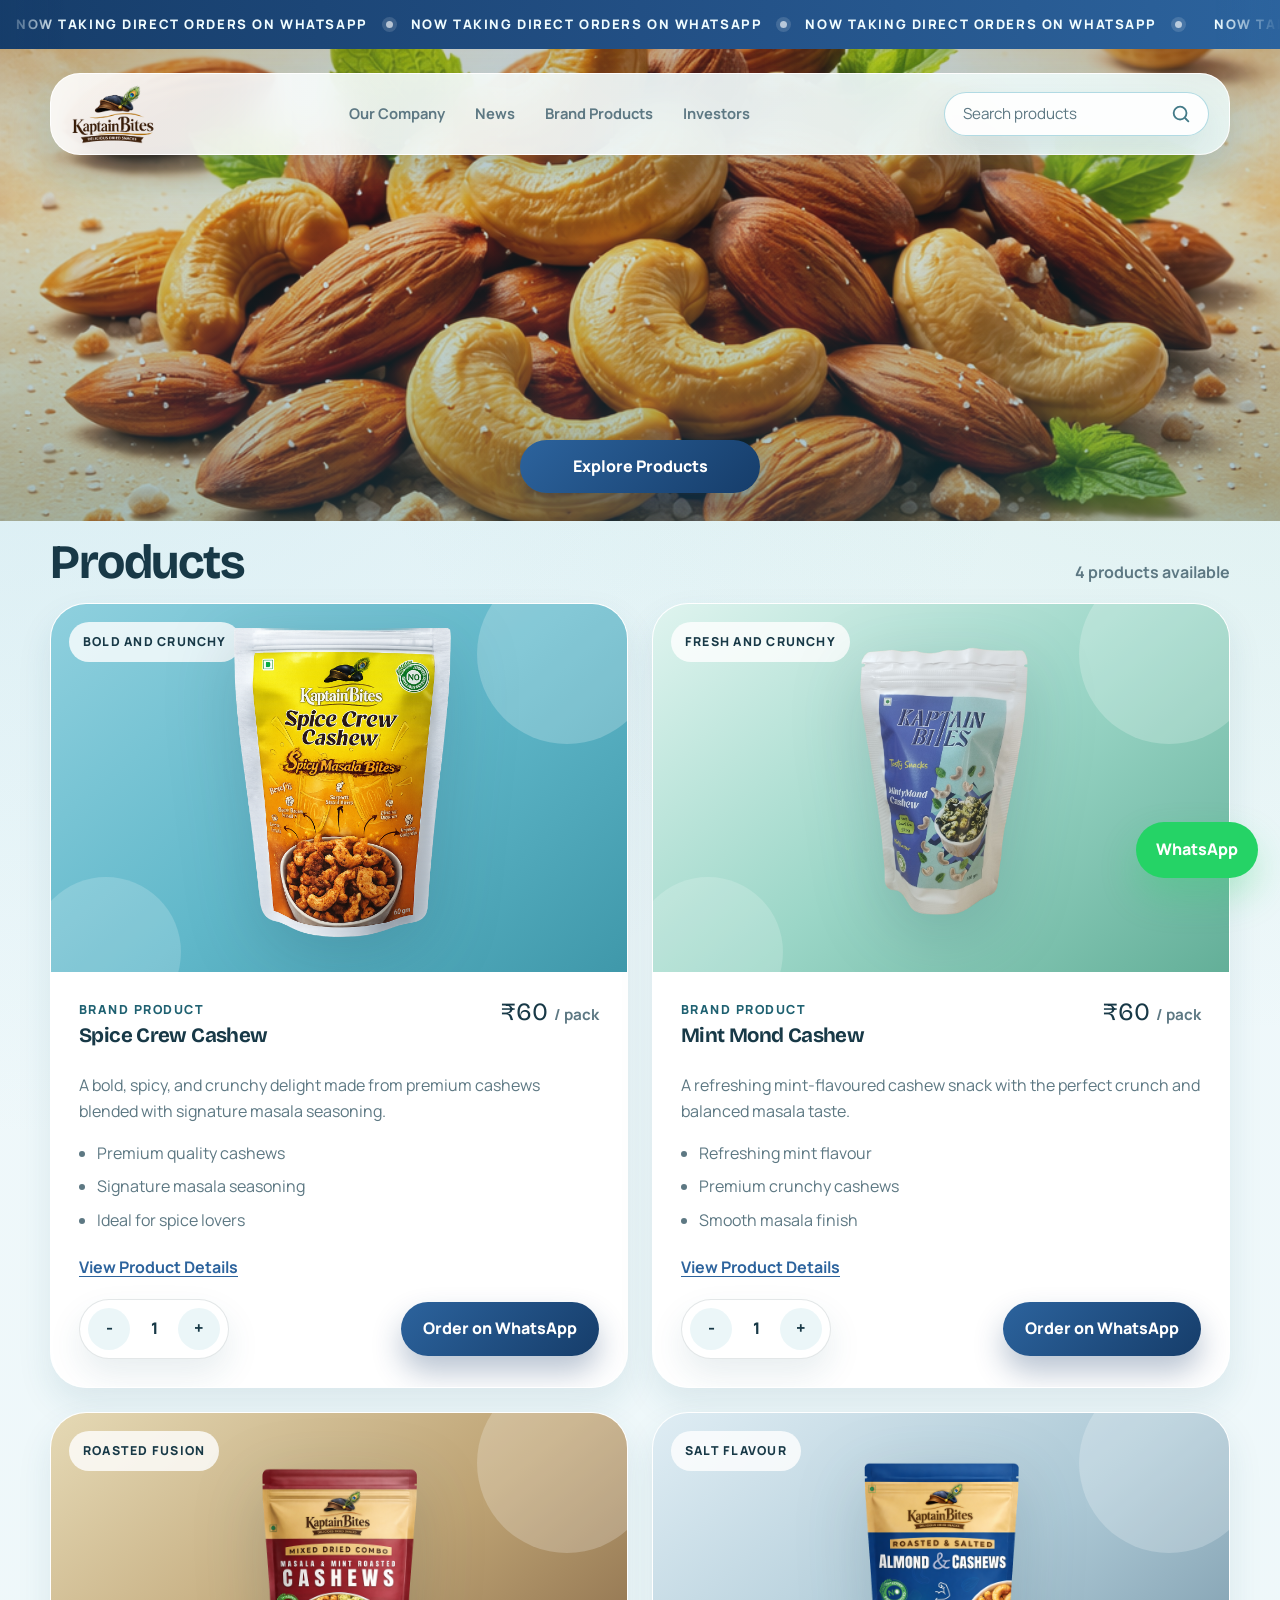
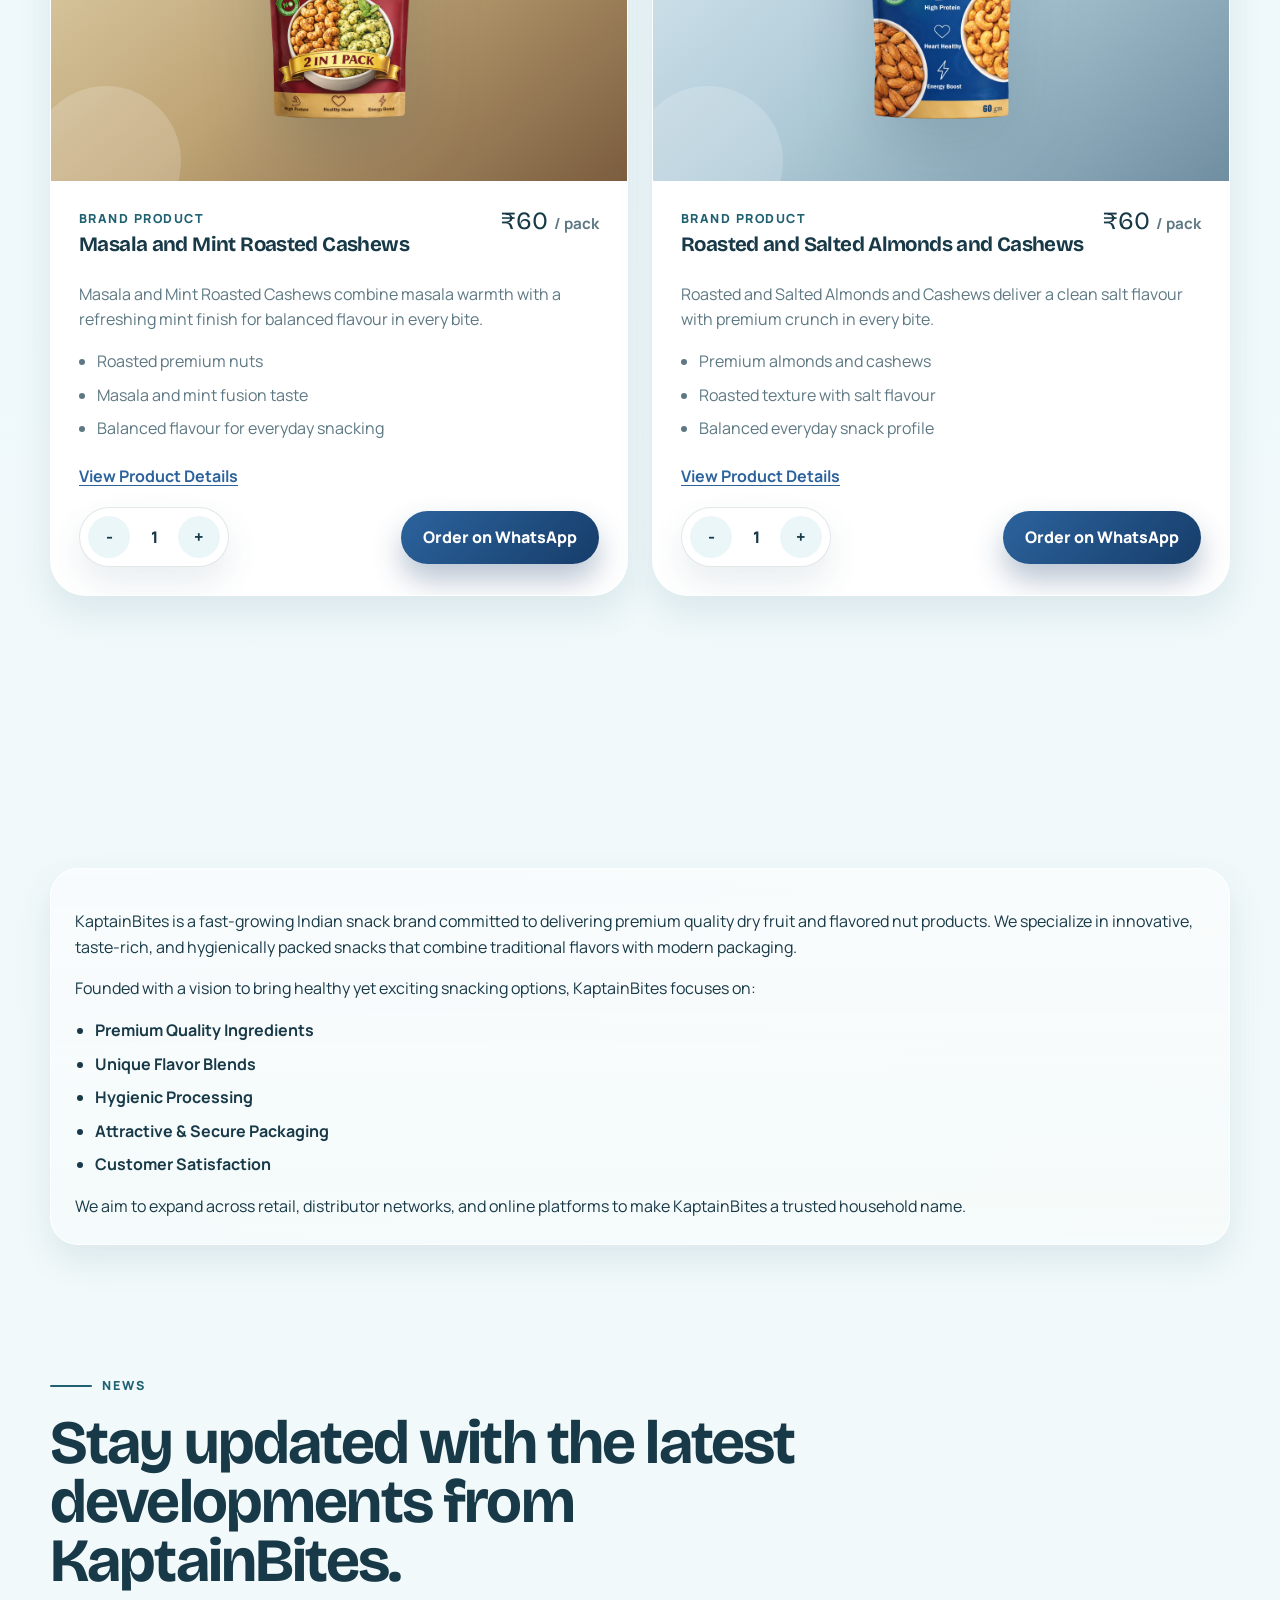
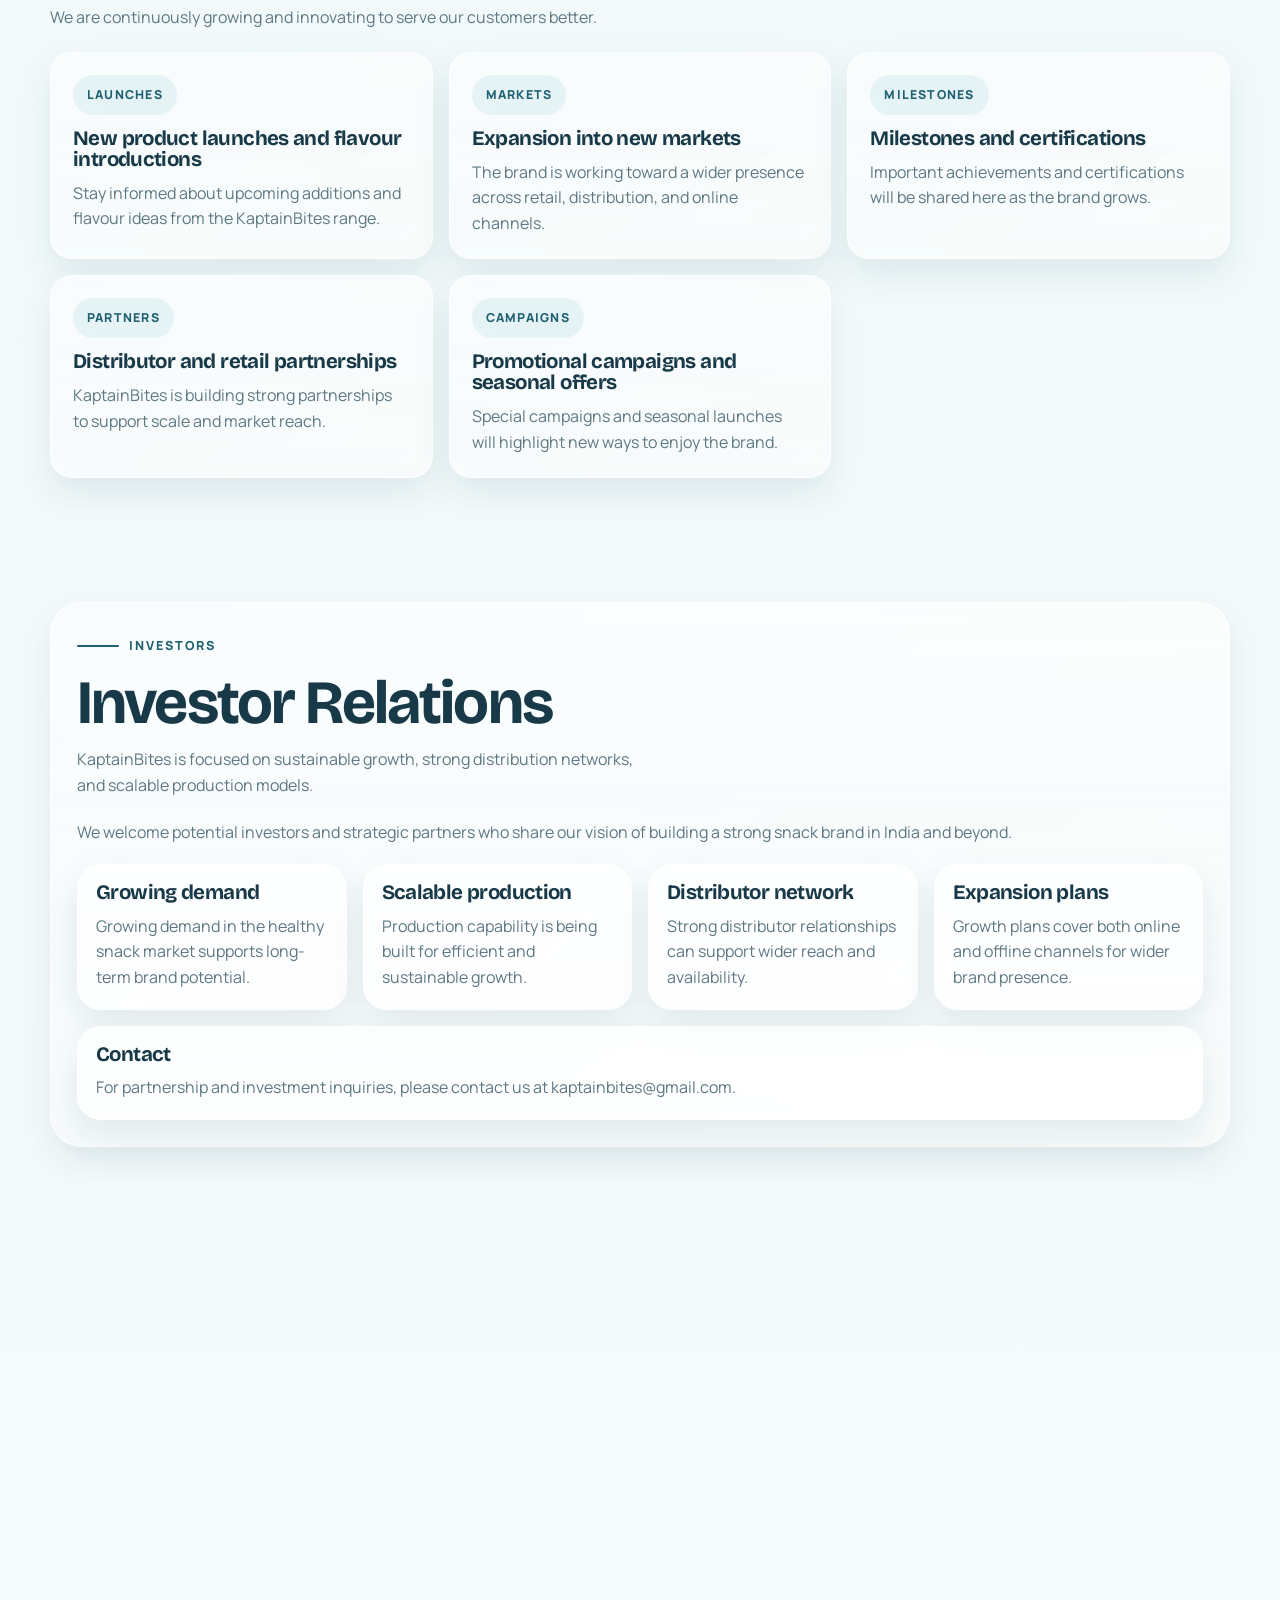
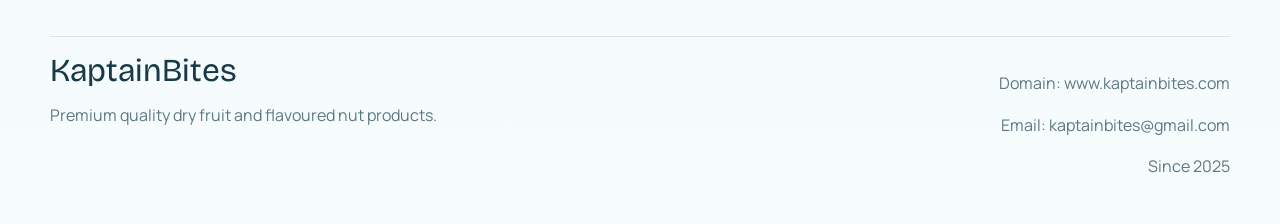
==== commit 1090edf9: "Add files via upload" ====
--- a/index.html
+++ b/index.html
@@ -3,36 +3,31 @@
 <head>
 <meta charset="UTF-8">
 <meta name="viewport" content="width=device-width, initial-scale=1.0">
-<title>KaptainBites | Flavour-First Premium Nut Snacks</title>
-<meta name="description" content="KaptainBites is a modern Indian snack brand serving premium flavoured nut snacks with bold taste, hygienic processing, and easy WhatsApp ordering.">
+<title>KaptainBites | Premium Dry Fruit and Flavoured Nut Snacks</title>
+<meta name="description" content="KaptainBites is a fast-growing Indian snack brand offering premium quality dry fruit and flavoured nut products with hygienic processing and modern packaging.">
 <link rel="preconnect" href="https://fonts.googleapis.com">
 <link rel="preconnect" href="https://fonts.gstatic.com" crossorigin>
 <link href="https://fonts.googleapis.com/css2?family=Bricolage+Grotesque:wght@400;500;600;700;800&family=Manrope:wght@400;500;600;700;800&display=swap" rel="stylesheet">
 <link rel="stylesheet" href="style.css">
 </head>
 <body>
-
 <div class="site-wrap">
 <div class="announcement-bar">
-<div class="announcement-bar__track" aria-label="Now taking direct orders on WhatsApp for KaptainBites signature snacks.">
+<div class="announcement-bar__track" aria-label="now taking direct orders on whatsapp">
 <div class="announcement-bar__group">
-<span class="announcement-bar__item">Now taking direct orders on WhatsApp for KaptainBites signature snacks.</span>
-<span class="announcement-bar__separator" aria-hidden="true"></span>
-<span class="announcement-bar__item">Now taking direct orders on WhatsApp for KaptainBites signature snacks.</span>
-<span class="announcement-bar__separator" aria-hidden="true"></span>
-<span class="announcement-bar__item">Now taking direct orders on WhatsApp for KaptainBites signature snacks.</span>
-<span class="announcement-bar__separator" aria-hidden="true"></span>
-<span class="announcement-bar__item">Now taking direct orders on WhatsApp for KaptainBites signature snacks.</span>
+<span class="announcement-bar__item">now taking direct orders on whatsapp</span>
+<span class="announcement-bar__separator" aria-hidden="true"></span>
+<span class="announcement-bar__item">now taking direct orders on whatsapp</span>
+<span class="announcement-bar__separator" aria-hidden="true"></span>
+<span class="announcement-bar__item">now taking direct orders on whatsapp</span>
 <span class="announcement-bar__separator" aria-hidden="true"></span>
 </div>
 <div class="announcement-bar__group" aria-hidden="true">
-<span class="announcement-bar__item">Now taking direct orders on WhatsApp for KaptainBites signature snacks.</span>
-<span class="announcement-bar__separator" aria-hidden="true"></span>
-<span class="announcement-bar__item">Now taking direct orders on WhatsApp for KaptainBites signature snacks.</span>
-<span class="announcement-bar__separator" aria-hidden="true"></span>
-<span class="announcement-bar__item">Now taking direct orders on WhatsApp for KaptainBites signature snacks.</span>
-<span class="announcement-bar__separator" aria-hidden="true"></span>
-<span class="announcement-bar__item">Now taking direct orders on WhatsApp for KaptainBites signature snacks.</span>
+<span class="announcement-bar__item">now taking direct orders on whatsapp</span>
+<span class="announcement-bar__separator" aria-hidden="true"></span>
+<span class="announcement-bar__item">now taking direct orders on whatsapp</span>
+<span class="announcement-bar__separator" aria-hidden="true"></span>
+<span class="announcement-bar__item">now taking direct orders on whatsapp</span>
 <span class="announcement-bar__separator" aria-hidden="true"></span>
 </div>
 </div>
@@ -47,151 +42,213 @@
 
 <nav class="site-nav" aria-label="Primary navigation">
 <a href="#company">Our Company</a>
+<a href="#news">News</a>
 <a href="#products">Brand Products</a>
-<a href="#news">News</a>
 <a href="#investors">Investors</a>
 </nav>
 
 <div class="site-header__utilities">
-<form class="site-search" role="search">
+<form class="site-search" role="search" autocomplete="off">
 <label class="visually-hidden" for="product-search">Search products</label>
-<input id="product-search" type="search" placeholder="Search products">
+<input id="product-search" type="search" placeholder="Search products" aria-autocomplete="list" aria-controls="search-dropdown" aria-expanded="false">
+<button type="button" class="site-search__clear" aria-label="Clear search" hidden>&times;</button>
+<span class="site-search__icon" aria-hidden="true">
+<svg viewBox="0 0 24 24" focusable="false">
+<circle cx="11" cy="11" r="7"></circle>
+<path d="M20 20L16.65 16.65"></path>
+</svg>
+</span>
 </form>
 </div>
+
+<div id="search-dropdown" class="site-search__dropdown" hidden>
+<section class="search-panel" aria-label="Search results panel">
+<div class="search-panel__suggestions">
+<h3 class="search-panel__title">Suggestions</h3>
+<div id="search-keywords" class="search-panel__keywords" aria-label="Search suggestions"></div>
+</div>
+
+<div class="search-panel__body">
+<div class="search-panel__products-block">
+<div class="search-panel__header">
+<h3 class="search-panel__title">Products</h3>
+<button id="search-view-all" type="button" class="search-panel__view-all">View all</button>
+</div>
+<div id="search-suggestions-list" class="search-panel__products" role="listbox" aria-label="Matching products"></div>
+</div>
+
+<aside class="search-panel__pages">
+<h3 class="search-panel__title">Pages</h3>
+<nav class="search-panel__links" aria-label="Website pages">
+<a href="#top" data-page-link>Home</a>
+<a href="#products" data-page-link>Brand Products</a>
+<a href="#company" data-page-link>Our Company</a>
+<a href="#news" data-page-link>News</a>
+<a href="#investors" data-page-link>Investors</a>
+<a href="#contact" data-page-link>Company Details</a>
+</nav>
+</aside>
+</div>
+</section>
+</div>
 </header>
 
 <main id="top">
-<section class="hero-video-band reveal" aria-label="KaptainBites hero banner">
+<section class="hero-video-band reveal" aria-label="KaptainBites company image">
 <div class="hero-video-band__frame">
-<img class="hero-video-band__media" src="images/hero.png" alt="KaptainBites premium nuts assortment">
-<div class="hero-video-band__overlay">
-<div class="hero-video-band__inner">
-<a href="#products" class="btn btn-primary hero-video-band__cta">Shop Now</a>
-</div>
-</div>
-</div>
-</section>
-
-<section class="hero section">
-<div class="hero__copy reveal">
-<span class="eyebrow">Flavour-first Indian nut snacks</span>
-<h1>Premium nut snacks with bold flavour and clean crunch.</h1>
-<p>
-KaptainBites brings together premium nuts, craveable masala-led flavour, and hygienic packaging for customers who want a better everyday snack.
-</p>
-</div>
-
-<aside class="hero__support reveal" aria-label="How ordering works">
-<span class="hero__support-eyebrow">Ordering made simple</span>
-<h2>Choose a flavour, pick a quantity, and order directly on WhatsApp.</h2>
-<ol class="hero__support-list">
-<li>Pick your product</li>
-<li>Set the quantity</li>
-<li>Send the order on WhatsApp</li>
-</ol>
-<p class="hero__support-note">Payment details can be shared once your order request is received.</p>
-</aside>
+<img class="hero-video-band__media" src="images/hero.png" alt="KaptainBites company history and product showcase">
+<div class="hero-video-band__actions">
+<a href="#products" class="btn btn-primary hero-video-band__cta">Explore Products</a>
+</div>
+</div>
 </section>
 
 <section id="products" class="section products-section">
-<div class="section-heading reveal">
-<span class="eyebrow">Brand Products</span>
-<h2>Choose your flavour and order in minutes.</h2>
-<p class="section-copy">Select your product, choose the quantity, and place your order directly on WhatsApp.</p>
+<div class="products-section__top reveal">
+<h2>Products</h2>
+<p id="product-count">Products available</p>
 </div>
 
 <div id="products-grid" class="products-grid"></div>
 
 <div id="catalog-empty" class="catalog-empty" hidden>
 <h3>No products matched your search.</h3>
-<p>Try a broader search term or clear the search to view the full KaptainBites catalog.</p>
-</div>
-</section>
-
-<section id="company" class="section company">
-<div class="section-heading reveal">
+<p>Try another keyword or clear the search to view the complete KaptainBites range.</p>
+</div>
+</section>
+
+<section id="company" class="section company section--quiet">
+<div class="section-heading section-heading--quiet reveal">
 <span class="eyebrow">Our Company</span>
-<h2>Better ingredients, bolder flavour, and cleaner everyday snacking.</h2>
-<p class="section-copy">KaptainBites is built for customers who want premium nut snacks that feel tasty, hygienic, and easy to order.</p>
-</div>
-
-<div class="company-layout">
+<h2>Our Company</h2>
+</div>
+
 <article class="company-story reveal">
-<p class="company-story__lead">
-KaptainBites is a modern Indian snack brand focused on flavoured nuts that feel more premium, more polished, and more satisfying than ordinary snack options.
+<p>
+KaptainBites is a fast-growing Indian snack brand committed to delivering premium quality dry fruit and flavored nut products. We specialize in innovative, taste-rich, and hygienically packed snacks that combine traditional flavors with modern packaging.
 </p>
 <p>
-We focus on quality ingredients, bold flavour identity, hygienic packaging, and a direct WhatsApp order flow that keeps buying simple.
+Founded with a vision to bring healthy yet exciting snacking options, KaptainBites focuses on:
 </p>
-</article>
-
-<div class="company-points reveal">
-<article>
-<strong>Premium ingredients</strong>
-<p>Quality nuts selected for better taste, crunch, and overall snacking feel.</p>
-</article>
-<article>
-<strong>Bold flavour blends</strong>
-<p>Masala-led flavours designed to be memorable and easy to come back to.</p>
-</article>
-<article>
-<strong>Hygienically packed</strong>
-<p>Clean processing and secure packaging that feel reliable from first look to last bite.</p>
-</article>
-</div>
-</div>
-</section>
-
-<section id="news" class="section news-section">
-<div class="section-heading reveal">
+<ul class="company-focus-list">
+<li>Premium Quality Ingredients</li>
+<li>Unique Flavor Blends</li>
+<li>Hygienic Processing</li>
+<li>Attractive &amp; Secure Packaging</li>
+<li>Customer Satisfaction</li>
+</ul>
+<p>
+We aim to expand across retail, distributor networks, and online platforms to make KaptainBites a trusted household name.
+</p>
+</article>
+</section>
+
+<section id="news" class="section news-section section--quiet">
+<div class="section-heading section-heading--quiet reveal">
 <span class="eyebrow">News</span>
-<h2>The brand is growing across flavour planning, retail conversations, and distribution reach.</h2>
+<h2>Stay updated with the latest developments from KaptainBites.</h2>
+<p class="section-copy">We are continuously growing and innovating to serve our customers better.</p>
 </div>
 
 <div class="news-grid">
 <article class="news-card reveal">
-<span class="news-card__tag">Next up</span>
-<h3>New flavour ideas are being shaped for future drops.</h3>
-<p>KaptainBites is expanding the flavour pipeline to build stronger brand recall and a broader range for different customer moods.</p>
-</article>
-<article class="news-card reveal">
-<span class="news-card__tag">Retail reach</span>
-<h3>Market expansion plans are opening more shelf opportunities.</h3>
-<p>The brand is looking toward stronger retail visibility alongside its direct-to-customer order journey.</p>
+<span class="news-card__tag">Launches</span>
+<h3>New product launches and flavour introductions</h3>
+<p>Stay informed about upcoming additions and flavour ideas from the KaptainBites range.</p>
+</article>
+<article class="news-card reveal">
+<span class="news-card__tag">Markets</span>
+<h3>Expansion into new markets</h3>
+<p>The brand is working toward a wider presence across retail, distribution, and online channels.</p>
+</article>
+<article class="news-card reveal">
+<span class="news-card__tag">Milestones</span>
+<h3>Milestones and certifications</h3>
+<p>Important achievements and certifications will be shared here as the brand grows.</p>
 </article>
 <article class="news-card reveal">
 <span class="news-card__tag">Partners</span>
-<h3>Distributor conversations are supporting scale-ready growth.</h3>
-<p>New partnerships can help KaptainBites expand awareness, product availability, and speed to market.</p>
-</article>
-</div>
-</section>
-
-<section id="investors" class="section investors-section">
+<h3>Distributor and retail partnerships</h3>
+<p>KaptainBites is building strong partnerships to support scale and market reach.</p>
+</article>
+<article class="news-card reveal">
+<span class="news-card__tag">Campaigns</span>
+<h3>Promotional campaigns and seasonal offers</h3>
+<p>Special campaigns and seasonal launches will highlight new ways to enjoy the brand.</p>
+</article>
+</div>
+</section>
+
+<section id="investors" class="section investors-section section--quiet">
 <div class="investor-panel reveal">
-<div class="section-heading section-heading--compact">
-<span class="eyebrow">Investor Relations</span>
-<h2>Positioned for growth in a category where taste, trust, and packaging all matter.</h2>
-</div>
+<div class="section-heading section-heading--compact section-heading--quiet">
+<span class="eyebrow">Investors</span>
+<h2>Investor Relations</h2>
+<p class="section-copy">KaptainBites is focused on sustainable growth, strong distribution networks, and scalable production models.</p>
+</div>
+
+<p class="investor-copy">We welcome potential investors and strategic partners who share our vision of building a strong snack brand in India and beyond.</p>
 
 <div class="investor-grid">
 <article>
-<h3>Healthy snack demand</h3>
-<p>Consumers are steadily moving toward better-positioned, quality-led snacking choices.</p>
+<h3>Growing demand</h3>
+<p>Growing demand in the healthy snack market supports long-term brand potential.</p>
 </article>
 <article>
 <h3>Scalable production</h3>
-<p>The operating model is built to support larger volume without losing brand quality cues.</p>
-</article>
-<article>
-<h3>Distribution upside</h3>
-<p>Growth can come from both direct orders and stronger offline placement over time.</p>
-</article>
-<article>
+<p>Production capability is being built for efficient and sustainable growth.</p>
+</article>
+<article>
+<h3>Distributor network</h3>
+<p>Strong distributor relationships can support wider reach and availability.</p>
+</article>
+<article>
+<h3>Expansion plans</h3>
+<p>Growth plans cover both online and offline channels for wider brand presence.</p>
+</article>
+<article class="investor-grid__contact">
 <h3>Contact</h3>
+<p>For partnership and investment inquiries, please contact us at <a href="mailto:kaptainbites@gmail.com">kaptainbites@gmail.com</a>.</p>
+</article>
+</div>
+</div>
+</section>
+
+<section id="contact" class="section contact-section section--quiet">
+<div class="section-heading section-heading--quiet reveal">
+<span class="eyebrow">Company Details</span>
+<h2>Company Details</h2>
+<p class="section-copy">For address, compliance, and business communication details.</p>
+</div>
+
+<div class="contact-grid">
+<article class="contact-card reveal">
+<h3>Company Address</h3>
+<p>Address details will be updated here.</p>
+</article>
+<article class="contact-card reveal">
+<h3>Mail ID</h3>
 <p><a href="mailto:kaptainbites@gmail.com">kaptainbites@gmail.com</a></p>
 </article>
-</div>
+<article class="contact-card reveal">
+<h3>GST Number</h3>
+<p>GST number will be updated here.</p>
+</article>
+<article class="contact-card reveal">
+<h3>FSSAI Number</h3>
+<p>FSSAI number will be updated here.</p>
+</article>
+</div>
+
+<div class="social-row reveal" aria-label="Social media links">
+<a class="social-link" href="#" aria-label="Facebook link placeholder">
+<span class="social-link__icon">f</span>
+<span>Facebook</span>
+</a>
+<a class="social-link" href="#" aria-label="Instagram link placeholder">
+<span class="social-link__icon">i</span>
+<span>Instagram</span>
+</a>
 </div>
 </section>
 </main>
@@ -199,19 +256,20 @@
 <footer class="site-footer">
 <div>
 <p class="site-footer__brand">KaptainBites</p>
-<p>Premium flavoured nut snacks made for bold cravings and modern Indian consumers.</p>
+<p>Premium quality dry fruit and flavoured nut products.</p>
 </div>
 
 <div class="site-footer__meta">
+<p>Domain: www.kaptainbites.com</p>
 <p>Email: <a href="mailto:kaptainbites@gmail.com">kaptainbites@gmail.com</a></p>
-<p>Domain: www.kaptainbites.com</p>
-<p>Instagram | Facebook</p>
+<p>Since 2025</p>
 </div>
 </footer>
 </div>
 
 <a class="whatsapp-float" href="https://wa.me/917760172150?text=Hi%2C%20I%20want%20to%20know%20more%20about%20KaptainBites%20products." target="_blank" rel="noopener noreferrer" aria-label="Chat with KaptainBites on WhatsApp">WhatsApp</a>
 
+<script src="products-data.js"></script>
 <script src="script.js"></script>
 </body>
 </html>
--- a/style.css
+++ b/style.css
@@ -1,21 +1,26 @@
 :root{
---bg:#f5efe3;
---bg-soft:#fbf8f2;
---surface:#fffdf8;
---surface-strong:#1d3b2d;
---surface-tint:#e6f2e7;
---line:rgba(31,61,43,0.12);
---text:#163123;
---muted:#59715f;
---accent:#4caf7a;
---accent-deep:#2f8f61;
---accent-soft:#d9efdf;
---warm:#f0c986;
---shadow:0 24px 80px rgba(22,49,35,0.10);
---shadow-soft:0 18px 40px rgba(22,49,35,0.08);
---radius-xl:32px;
---radius-lg:24px;
---radius-md:18px;
+--bg:#eef7fa;
+--bg-soft:#f6fbfc;
+--surface:#ffffff;
+--surface-soft:rgba(255,255,255,0.78);
+--surface-strong:#2f7f91;
+--surface-deep:#1f6171;
+--surface-mint:#5fb4c6;
+--surface-sky:#67b7c9;
+--surface-sea:#4196ab;
+--surface-green:#6ebea8;
+--brand-blue:#224f84;
+--brand-blue-mid:#2c639d;
+--brand-blue-deep:#163d6a;
+--text:#183947;
+--muted:#5d7883;
+--line:rgba(24,57,71,0.12);
+--shadow:0 24px 60px rgba(29,88,103,0.14);
+--shadow-soft:0 16px 34px rgba(29,88,103,0.10);
+--radius-xl:36px;
+--radius-lg:28px;
+--radius-md:22px;
+--radius-sm:18px;
 --container:min(1180px, calc(100% - 48px));
 }
 
@@ -31,17 +36,17 @@
 margin:0;
 font-family:"Manrope", sans-serif;
 background:
-radial-gradient(circle at top left, rgba(240,201,134,0.24), transparent 24%),
-radial-gradient(circle at top right, rgba(76,175,122,0.18), transparent 20%),
-var(--bg);
+radial-gradient(circle at top left, rgba(95,180,198,0.22), transparent 22%),
+radial-gradient(circle at top right, rgba(110,190,168,0.20), transparent 20%),
+linear-gradient(180deg, #eef8fb 0%, #eff8fa 38%, #f6fbfc 100%);
 color:var(--text);
 line-height:1.6;
 overflow-x:hidden;
 }
 
 img{
+display:block;
 max-width:100%;
-display:block;
 }
 
 a{
@@ -49,493 +54,880 @@
 text-decoration:none;
 }
 
+button,
+input{
+font:inherit;
+}
+
 button{
-font:inherit;
-}
-
-.page-shell{
+cursor:pointer;
+}
+
+.visually-hidden{
+position:absolute;
+width:1px;
+height:1px;
+padding:0;
+margin:-1px;
+overflow:hidden;
+clip:rect(0, 0, 0, 0);
+white-space:nowrap;
+border:0;
+}
+
+.site-wrap{
 position:relative;
+}
+
+.announcement-bar{
+padding:14px 0;
+background:linear-gradient(90deg, var(--brand-blue-deep), var(--brand-blue), var(--brand-blue-mid));
+color:#effcff;
+font-size:0.82rem;
+font-weight:800;
+letter-spacing:0.12em;
+text-transform:uppercase;
+position:relative;
+z-index:24;
 overflow:hidden;
 }
 
-.section-pad{
+.announcement-bar::before,
+.announcement-bar::after{
+content:"";
+position:absolute;
+top:0;
+bottom:0;
+width:64px;
+z-index:1;
+pointer-events:none;
+}
+
+.announcement-bar::before{
+left:0;
+background:linear-gradient(90deg, var(--brand-blue-deep), rgba(22,61,106,0));
+}
+
+.announcement-bar::after{
+right:0;
+background:linear-gradient(270deg, var(--brand-blue-mid), rgba(44,99,157,0));
+}
+
+.announcement-bar__track{
+display:flex;
+align-items:center;
+width:max-content;
+gap:0;
+animation:announcement-loop 32s linear infinite;
+will-change:transform;
+}
+
+.announcement-bar__group{
+display:flex;
+align-items:center;
+gap:18px;
+flex:0 0 auto;
+padding-inline:16px;
+}
+
+.announcement-bar__item{
+white-space:nowrap;
+}
+
+.announcement-bar__separator{
+width:7px;
+height:7px;
+border-radius:999px;
+background:rgba(255,255,255,0.68);
+box-shadow:0 0 0 4px rgba(255,255,255,0.14);
+flex:0 0 auto;
+}
+
+@keyframes announcement-loop{
+from{
+transform:translateX(0);
+}
+to{
+transform:translateX(calc(-50%));
+}
+}
+
+.site-header,
+.section,
+.site-footer{
 width:var(--container);
 margin:0 auto;
-padding:88px 0;
 }
 
 .site-header{
-width:var(--container);
-margin:24px auto 0;
-padding:18px 24px;
-display:flex;
-align-items:center;
-justify-content:space-between;
-gap:24px;
+padding:10px 20px;
+display:grid;
+grid-template-columns:auto 1fr auto;
+align-items:center;
+gap:18px;
 position:sticky;
-top:18px;
+top:16px;
 z-index:20;
-background:rgba(255,253,248,0.78);
-border:1px solid rgba(255,255,255,0.65);
-backdrop-filter:blur(20px);
-border-radius:999px;
-box-shadow:0 12px 30px rgba(22,49,35,0.08);
-}
-
-.brand-mark{
-display:flex;
-flex-direction:column;
-gap:2px;
-}
-
-.brand-mark__eyebrow{
-font-size:0.70rem;
-letter-spacing:0.18em;
-text-transform:uppercase;
-color:var(--muted);
-}
-
-.brand-mark__name{
-font-family:"Instrument Serif", serif;
-font-size:2rem;
-line-height:0.92;
+margin-top:24px;
+margin-bottom:-120px;
+background:linear-gradient(90deg, rgba(255,255,255,0.88), rgba(240,250,252,0.92), rgba(233,247,245,0.92));
+border:1px solid rgba(255,255,255,0.94);
+border-radius:30px;
+box-shadow:0 22px 54px rgba(31,97,113,0.20);
+backdrop-filter:blur(22px);
+overflow:visible;
+}
+
+.product-page .site-header{
+margin-bottom:0;
+}
+
+.brand{
+display:inline-flex;
+align-items:center;
+min-width:0;
+}
+
+.brand__logo{
+display:block;
+height:60px;
+flex:0 0 auto;
+}
+
+.brand__logo img{
+width:auto;
+height:100%;
+object-fit:contain;
 }
 
 .site-nav{
 display:flex;
 align-items:center;
-gap:22px;
-font-size:0.95rem;
+justify-self:center;
+gap:2px;
+min-width:0;
+flex-wrap:nowrap;
 }
 
 .site-nav a{
-position:relative;
+padding:8px 14px;
+border-radius:999px;
+font-size:0.92rem;
+font-weight:700;
 color:var(--muted);
-transition:color 0.25s ease;
-}
-
-.site-nav a::after{
-content:"";
-position:absolute;
-left:0;
-bottom:-6px;
-width:100%;
-height:1px;
-background:var(--text);
-transform:scaleX(0);
-transform-origin:left;
-transition:transform 0.25s ease;
+transition:background 0.25s ease, color 0.25s ease, transform 0.25s ease;
+white-space:nowrap;
 }
 
 .site-nav a:hover,
 .site-nav a:focus-visible{
+background:#fff;
 color:var(--text);
-}
-
-.site-nav a:hover::after,
-.site-nav a:focus-visible::after{
-transform:scaleX(1);
-}
-
-.header-cta,
+transform:translateY(-1px);
+outline:none;
+}
+
+.site-header__utilities{
+display:flex;
+align-items:center;
+justify-self:end;
+}
+
+.site-search{
+display:flex;
+align-items:center;
+min-width:230px;
+padding:8px 16px;
+gap:12px;
+background:rgba(255,255,255,0.92);
+border:1px solid rgba(95,180,198,0.48);
+border-radius:999px;
+position:relative;
+box-shadow:var(--shadow-soft);
+}
+
+.site-search input{
+width:100%;
+border:none;
+outline:none;
+background:transparent;
+color:var(--text);
+font-size:0.95rem;
+}
+
+.site-search input[type="search"]::-webkit-search-decoration,
+.site-search input[type="search"]::-webkit-search-cancel-button{
+-webkit-appearance:none;
+appearance:none;
+}
+
+.site-search input::placeholder{
+color:var(--muted);
+}
+
+.site-search:focus-within{
+border-color:rgba(65,150,171,0.9);
+box-shadow:0 0 0 4px rgba(95,180,198,0.18);
+}
+
+.site-search__clear{
+display:inline-flex;
+align-items:center;
+justify-content:center;
+width:26px;
+height:26px;
+padding:0;
+border:none;
+border-radius:50%;
+background:rgba(95,180,198,0.12);
+color:var(--surface-deep);
+font-size:1.35rem;
+line-height:1;
+flex:0 0 auto;
+}
+
+.site-search__clear[hidden]{
+display:none;
+}
+
+.site-search__icon{
+display:inline-flex;
+align-items:center;
+justify-content:center;
+flex:0 0 auto;
+color:var(--surface-deep);
+opacity:0.84;
+}
+
+.site-search__icon svg{
+width:22px;
+height:22px;
+stroke:currentColor;
+stroke-width:2;
+fill:none;
+stroke-linecap:round;
+stroke-linejoin:round;
+}
+
+.site-search__dropdown{
+grid-column:1 / -1;
+margin-top:14px;
+padding:22px 24px;
+border-radius:24px;
+background:rgba(255,255,255,0.96);
+border:1px solid rgba(255,255,255,0.92);
+box-shadow:0 24px 54px rgba(31,97,113,0.16);
+backdrop-filter:blur(18px);
+}
+
+.search-panel{
+display:grid;
+gap:18px;
+}
+
+.search-panel__suggestions{
+padding-bottom:14px;
+border-bottom:1px solid var(--line);
+}
+
+.search-panel__title{
+margin:0 0 12px;
+font-family:"Bricolage Grotesque", sans-serif;
+font-size:1.25rem;
+line-height:1;
+letter-spacing:-0.02em;
+color:var(--brand-blue-deep);
+}
+
+.search-panel__keywords{
+display:flex;
+align-items:center;
+flex-wrap:wrap;
+gap:10px;
+}
+
+.search-panel__keyword{
+padding:8px 14px;
+border:none;
+border-radius:999px;
+background:rgba(95,180,198,0.14);
+color:var(--surface-deep);
+font-size:0.84rem;
+font-weight:700;
+transition:background 0.2s ease, transform 0.2s ease;
+}
+
+.search-panel__keyword:hover,
+.search-panel__keyword:focus-visible{
+background:rgba(95,180,198,0.24);
+transform:translateY(-1px);
+outline:none;
+}
+
+.search-panel__body{
+display:grid;
+grid-template-columns:minmax(0, 2.2fr) minmax(190px, 0.8fr);
+gap:22px;
+align-items:start;
+}
+
+.search-panel__header{
+display:flex;
+justify-content:space-between;
+align-items:center;
+gap:12px;
+margin-bottom:12px;
+}
+
+.search-panel__view-all{
+border:none;
+background:transparent;
+color:var(--brand-blue-mid);
+font-weight:700;
+text-decoration:underline;
+text-decoration-thickness:1px;
+text-underline-offset:3px;
+}
+
+.search-panel__products{
+display:grid;
+grid-template-columns:repeat(2, minmax(0, 1fr));
+gap:12px;
+}
+
+.search-panel__product{
+width:100%;
+padding:12px;
+border-radius:16px;
+border:1px solid rgba(24,57,71,0.12);
+background:#fff;
+display:grid;
+grid-template-columns:72px 1fr;
+gap:12px;
+align-items:center;
+text-align:left;
+transition:border-color 0.2s ease, box-shadow 0.2s ease, transform 0.2s ease;
+}
+
+.search-panel__product:hover,
+.search-panel__product:focus-visible,
+.search-panel__product.is-active{
+border-color:rgba(44,99,157,0.42);
+box-shadow:0 10px 22px rgba(31,97,113,0.12);
+transform:translateY(-1px);
+outline:none;
+}
+
+.search-panel__product-image{
+width:72px;
+height:72px;
+border-radius:12px;
+object-fit:cover;
+}
+
+.search-panel__product-copy{
+display:grid;
+gap:6px;
+}
+
+.search-panel__product-name{
+font-weight:800;
+font-size:1.02rem;
+line-height:1.25;
+color:var(--text);
+}
+
+.search-panel__product-price{
+font-size:1.02rem;
+font-weight:700;
+color:var(--text);
+}
+
+.search-panel__product-price s{
+margin-left:6px;
+color:var(--muted);
+font-weight:600;
+}
+
+.search-panel__pages{
+padding-left:20px;
+border-left:1px solid var(--line);
+}
+
+.search-panel__links{
+display:grid;
+gap:10px;
+}
+
+.search-panel__links a{
+font-weight:600;
+color:var(--text);
+}
+
+.search-panel__links a:hover,
+.search-panel__links a:focus-visible{
+color:var(--brand-blue-mid);
+outline:none;
+}
+
+.site-search__empty{
+margin:0;
+padding:10px 12px;
+border-radius:16px;
+background:rgba(95,180,198,0.08);
+color:var(--muted);
+font-size:0.92rem;
+display:inline-flex;
+}
+
+.search-panel__products .site-search__empty{
+display:block;
+grid-column:1 / -1;
+}
+
 .btn{
 display:inline-flex;
 align-items:center;
 justify-content:center;
-gap:10px;
 padding:14px 22px;
+border:none;
 border-radius:999px;
-font-weight:700;
-transition:transform 0.25s ease, box-shadow 0.25s ease, background 0.25s ease, color 0.25s ease;
-border:none;
+font-weight:800;
 cursor:pointer;
-}
-
-.header-cta,
+transition:transform 0.25s ease, box-shadow 0.25s ease, background 0.25s ease;
+}
+
 .btn-primary{
-background:linear-gradient(135deg, var(--accent), var(--accent-deep));
+background:linear-gradient(135deg, var(--brand-blue-mid), var(--brand-blue-deep));
 color:#fff;
-box-shadow:0 14px 30px rgba(47,143,97,0.28);
-}
-
-.btn-secondary{
-background:rgba(255,255,255,0.7);
-color:var(--text);
-border:1px solid var(--line);
-}
-
-.header-cta:hover,
+box-shadow:0 16px 30px rgba(22,61,106,0.30);
+}
+
 .btn:hover{
 transform:translateY(-2px);
 }
 
+.section{
+padding:84px 0;
+}
+
+.section--quiet{
+padding-top:62px;
+padding-bottom:62px;
+}
+
 .eyebrow{
 display:inline-flex;
 align-items:center;
-gap:8px;
+gap:10px;
+margin-bottom:18px;
 font-size:0.78rem;
 font-weight:800;
 letter-spacing:0.16em;
 text-transform:uppercase;
-color:var(--accent-deep);
-margin-bottom:18px;
+color:var(--surface-deep);
 }
 
 .eyebrow::before{
 content:"";
-width:34px;
-height:1px;
+width:42px;
+height:2px;
+border-radius:999px;
 background:currentColor;
 }
 
 .section-heading{
+max-width:820px;
+margin-bottom:30px;
+}
+
+.section-heading--compact{
 max-width:760px;
-margin-bottom:32px;
+}
+
+.section-heading--feature{
+max-width:900px;
+}
+
+.section-heading--quiet{
+max-width:760px;
+margin-bottom:22px;
 }
 
 .section-heading h2{
 margin:0;
-font-family:"Instrument Serif", serif;
-font-size:clamp(2.4rem, 5vw, 4.2rem);
-line-height:0.98;
-letter-spacing:-0.02em;
-}
-
-.hero{
-display:grid;
-grid-template-columns:1.08fr 0.92fr;
-align-items:center;
-gap:48px;
-padding-top:72px;
-}
-
-.hero-copy h1{
-margin:0 0 18px;
-font-family:"Instrument Serif", serif;
-font-size:clamp(3.2rem, 7vw, 6.1rem);
-line-height:0.92;
-letter-spacing:-0.035em;
-max-width:11ch;
-}
-
-.hero-copy p{
-max-width:60ch;
-margin:0 0 28px;
-font-size:1.08rem;
+font-family:"Bricolage Grotesque", sans-serif;
+font-size:clamp(2.3rem, 4.8vw, 4.4rem);
+line-height:0.96;
+letter-spacing:-0.03em;
+}
+
+.section-heading--feature h2{
+font-size:clamp(2.7rem, 5vw, 4.8rem);
+}
+
+.section-copy{
+max-width:56ch;
+margin:14px 0 0;
+font-size:1rem;
 color:var(--muted);
 }
 
-.hero-actions{
+.hero-video-band{
+width:100vw;
+margin-left:calc(50% - 50vw);
+margin-top:-34px;
+position:relative;
+z-index:0;
+}
+
+.hero-video-band__frame{
+position:relative;
+width:100%;
+background:var(--surface-deep);
+overflow:hidden;
+}
+
+.hero-video-band__frame::before{
+content:"";
+position:absolute;
+inset:0;
+z-index:1;
+pointer-events:none;
+background:linear-gradient(180deg, rgba(24,57,71,0.26) 0%, rgba(31,97,113,0.18) 34%, rgba(31,97,113,0.40) 100%);
+}
+
+.hero-video-band__media{
+display:block;
+width:100%;
+height:clamp(300px, 38vw, 560px);
+object-fit:cover;
+background:var(--surface-deep);
+}
+
+.hero-video-band__actions{
+position:absolute;
+left:50%;
+bottom:28px;
+z-index:2;
 display:flex;
-flex-wrap:wrap;
-gap:14px;
-margin-bottom:32px;
-}
-
-.hero-metrics{
-display:grid;
-grid-template-columns:repeat(3, minmax(0, 1fr));
-gap:16px;
-}
-
-.hero-metrics article{
-padding:18px;
-background:rgba(255,255,255,0.58);
-border:1px solid rgba(255,255,255,0.7);
-border-radius:var(--radius-md);
-box-shadow:var(--shadow-soft);
-}
-
-.hero-metrics strong{
-display:block;
-font-size:1.4rem;
-margin-bottom:4px;
-}
-
-.hero-metrics span{
-display:block;
-font-size:0.9rem;
-color:var(--muted);
-}
-
-.hero-visual{
-position:relative;
+justify-content:center;
+transform:translateX(-50%);
+}
+
+.hero-video-band__cta{
+min-width:240px;
+}
+
+.products-section{
+padding-top:18px;
+}
+
+.products-section__top{
 display:flex;
 align-items:flex-end;
-justify-content:flex-start;
-flex-direction:column;
+justify-content:space-between;
+gap:12px;
+margin-bottom:18px;
+}
+
+.products-section__top h2{
+margin:0;
+font-family:"Bricolage Grotesque", sans-serif;
+font-size:clamp(2rem, 4vw, 3rem);
+line-height:0.96;
+letter-spacing:-0.03em;
+}
+
+.products-section__top p{
+margin:0;
+font-weight:700;
+color:var(--muted);
+}
+
+.order-strip{
+display:flex;
+align-items:center;
+justify-content:space-between;
+gap:18px 26px;
+padding:14px 18px;
+margin-bottom:24px;
+border-radius:999px;
+background:
+linear-gradient(180deg, rgba(255,255,255,0.84), rgba(255,255,255,0.70)),
+linear-gradient(135deg, rgba(95,180,198,0.20), rgba(110,190,168,0.18));
+border:1px solid rgba(255,255,255,0.88);
+box-shadow:var(--shadow-soft);
+}
+
+.order-strip__label{
+display:inline-flex;
+align-items:center;
+white-space:nowrap;
+font-size:0.76rem;
+font-weight:800;
+letter-spacing:0.14em;
+text-transform:uppercase;
+color:var(--surface-deep);
+}
+
+.order-strip__steps{
+display:flex;
+align-items:center;
+justify-content:flex-end;
+flex-wrap:wrap;
+gap:10px 0;
+}
+
+.order-strip__steps span{
+position:relative;
+display:inline-flex;
+align-items:center;
+font-weight:700;
+color:var(--text);
+}
+
+.order-strip__steps span + span{
+margin-left:18px;
+padding-left:18px;
+}
+
+.order-strip__steps span + span::before{
+content:"";
+position:absolute;
+left:0;
+top:50%;
+width:6px;
+height:6px;
+border-radius:50%;
+background:rgba(65,150,171,0.32);
+transform:translateY(-50%);
+}
+
+.catalog-toolbar{
+display:grid;
+grid-template-columns:minmax(0, 1fr) auto;
+gap:18px;
+align-items:end;
+margin-bottom:24px;
+padding:24px;
+border-radius:var(--radius-lg);
+background:
+linear-gradient(180deg, rgba(255,255,255,0.80), rgba(255,255,255,0.70)),
+linear-gradient(135deg, rgba(95,180,198,0.20), rgba(110,190,168,0.18));
+border:1px solid rgba(255,255,255,0.9);
+box-shadow:var(--shadow-soft);
+}
+
+.catalog-toolbar strong{
+display:block;
+margin-bottom:8px;
+font-family:"Bricolage Grotesque", sans-serif;
+font-size:1.4rem;
+line-height:1;
+letter-spacing:-0.02em;
+}
+
+.catalog-toolbar p{
+margin:0;
+color:var(--muted);
+}
+
+.catalog-toolbar__hint{
+max-width:30ch;
+justify-self:end;
+text-align:right;
+}
+
+.products-grid{
+display:grid;
+grid-template-columns:repeat(2, minmax(0, 1fr));
+gap:24px;
+margin-top:10px;
+}
+
+.product-card,
+.company-story,
+.company-history,
+.company-points article,
+.news-card,
+.catalog-empty,
+.investor-panel,
+.contact-card{
+background:rgba(255,255,255,0.84);
+border:1px solid rgba(255,255,255,0.9);
+box-shadow:var(--shadow-soft);
+}
+
+.product-card{
+border-radius:36px;
+overflow:hidden;
+transition:transform 0.3s ease, box-shadow 0.3s ease;
+}
+
+.product-card:hover{
+transform:translateY(-8px);
+box-shadow:0 24px 52px rgba(31,97,113,0.14);
+}
+
+.product-card--focus{
+box-shadow:0 0 0 3px rgba(95,180,198,0.28), 0 24px 52px rgba(31,97,113,0.14);
+transform:translateY(-6px);
+}
+
+.product-card__visual{
+position:relative;
+padding:24px;
+min-height:300px;
+display:flex;
+align-items:center;
+justify-content:center;
+overflow:hidden;
+}
+
+.product-card__visual::before{
+content:"";
+position:absolute;
+width:180px;
+height:180px;
+border-radius:50%;
+background:rgba(255,255,255,0.22);
+top:-40px;
+right:-30px;
+}
+
+.product-card__visual::after{
+content:"";
+position:absolute;
+width:150px;
+height:150px;
+border-radius:50%;
+background:rgba(255,255,255,0.18);
+bottom:-55px;
+left:-20px;
+}
+
+.product-card--spice .product-card__visual{
+background:linear-gradient(140deg, #8fd0de, #61b8ca 52%, #3f98aa);
+}
+
+.product-card--mint .product-card__visual{
+background:linear-gradient(140deg, #dff4ef, #9bd6c7 52%, #63af98);
+}
+
+.product-card--roast .product-card__visual{
+background:linear-gradient(140deg, #e5d9b5, #bea374 52%, #7b5d3f);
+}
+
+.product-card--salted .product-card__visual{
+background:linear-gradient(140deg, #dfedf4, #adc9d6 52%, #6f8ea0);
+}
+
+.product-card__badge,
+.news-card__tag{
+display:inline-flex;
+align-items:center;
+padding:10px 14px;
+border-radius:999px;
+font-size:0.77rem;
+font-weight:800;
+letter-spacing:0.1em;
+text-transform:uppercase;
+}
+
+.product-card__badge{
+position:absolute;
+top:18px;
+left:18px;
+z-index:1;
+background:rgba(255,255,255,0.80);
+color:var(--text);
+}
+
+.product-card__image{
+position:relative;
+z-index:1;
+width:min(100%, 320px);
+aspect-ratio:1 / 1;
+object-fit:contain;
+filter:drop-shadow(0 20px 34px rgba(24,57,71,0.18));
+}
+
+.product-card__body{
+padding:28px;
+background:rgba(255,255,255,0.94);
+}
+
+.product-card__header{
+display:flex;
+justify-content:space-between;
 gap:16px;
-}
-
-.hero-card{
-border-radius:var(--radius-xl);
-box-shadow:var(--shadow);
-}
-
-.hero-card--main{
-position:relative;
-width:min(100%, 500px);
-padding:20px;
-background:linear-gradient(160deg, rgba(255,255,255,0.92), rgba(234,246,240,0.96));
-border:1px solid rgba(255,255,255,0.72);
-}
-
-.product-pill,
-.floating-label,
-.product-tag{
-display:inline-flex;
-align-items:center;
-padding:8px 12px;
-border-radius:999px;
+align-items:flex-start;
+margin-bottom:16px;
+}
+
+.product-card__eyebrow{
+margin:0 0 6px;
 font-size:0.78rem;
 font-weight:800;
-letter-spacing:0.08em;
+letter-spacing:0.12em;
 text-transform:uppercase;
-}
-
-.product-pill{
-background:rgba(22,49,35,0.08);
-margin-bottom:16px;
-}
-
-.hero-img{
-width:100%;
-aspect-ratio:1/1;
-object-fit:contain;
-filter:drop-shadow(0 18px 30px rgba(31,61,43,0.20));
-}
-
-.hero-card__content{
-padding:6px 8px 10px;
-}
-
-.hero-card__title{
-margin:0 0 8px;
-font-weight:800;
-font-size:1.2rem;
-}
-
-.hero-card__text{
+color:var(--surface-deep);
+}
+
+.product-card__header h3,
+.news-card h3,
+.investor-grid h3,
+.contact-card h3{
+display:block;
+margin:0 0 10px;
+font-family:"Bricolage Grotesque", sans-serif;
+font-size:1.28rem;
+line-height:1.02;
+letter-spacing:-0.03em;
+}
+
+.product-card__price{
+margin:0;
+font-family:"Bricolage Grotesque", sans-serif;
+font-size:1.55rem;
+line-height:1;
+white-space:nowrap;
+}
+
+.product-card__price span{
+font-family:"Manrope", sans-serif;
+font-size:0.95rem;
+font-weight:700;
+color:var(--muted);
+}
+
+.product-card__copy,
+.company-points p,
+.news-card p,
+.investor-grid p,
+.contact-card p{
 margin:0;
 color:var(--muted);
 }
 
-.hero-card--floating{
-position:relative;
-align-self:flex-end;
-margin-top:0;
-width:min(100%, 280px);
-padding:22px;
-background:var(--surface-strong);
-color:#f4f1e8;
-z-index:2;
-}
-
-.floating-label{
-background:rgba(255,255,255,0.12);
-margin-bottom:14px;
-}
-
-.hero-card--floating ul{
-margin:0;
-padding-left:18px;
-display:grid;
-gap:10px;
-color:rgba(244,241,232,0.84);
-}
-
-.story-grid{
-display:grid;
-grid-template-columns:0.9fr 1.1fr;
-gap:24px;
-align-items:start;
-}
-
-.story-card,
-.promise-list article,
-.feature-card,
-.product-card,
-.news-card,
-.investor-panel{
-background:rgba(255,253,248,0.78);
-border:1px solid rgba(255,255,255,0.78);
-box-shadow:var(--shadow-soft);
-}
-
-.story-card{
-padding:32px;
-border-radius:var(--radius-lg);
-}
-
-.story-lead{
-font-size:1.2rem;
-font-weight:700;
-line-height:1.7;
-margin-top:0;
-}
-
-.promise-list{
-display:grid;
-gap:16px;
-}
-
-.promise-list article{
-padding:22px 24px;
-border-radius:var(--radius-md);
-display:grid;
-grid-template-columns:auto 1fr;
-gap:18px;
-align-items:start;
-}
-
-.promise-list span{
-font-family:"Instrument Serif", serif;
-font-size:2.1rem;
-line-height:1;
-color:var(--accent-deep);
-}
-
-.promise-list h3,
-.feature-card span,
-.news-card h3,
-.investor-grid h3{
-margin:0 0 8px;
-font-size:1.06rem;
-}
-
-.promise-list p,
-.feature-card p,
-.news-card p,
-.investor-grid p{
-margin:0;
-color:var(--muted);
-}
-
-.feature-grid{
-display:grid;
-grid-template-columns:repeat(4, minmax(0, 1fr));
-gap:18px;
-}
-
-.feature-card{
-min-height:220px;
-padding:24px;
-border-radius:var(--radius-md);
-display:flex;
-flex-direction:column;
-justify-content:flex-end;
-background:
-linear-gradient(180deg, rgba(255,255,255,0.06), rgba(255,255,255,0.94)),
-linear-gradient(135deg, rgba(240,201,134,0.25), rgba(76,175,122,0.16));
-transition:transform 0.3s ease, box-shadow 0.3s ease;
-}
-
-.feature-card span{
-font-weight:800;
-font-size:1.1rem;
-}
-
-.feature-card:hover{
-transform:translateY(-6px);
-box-shadow:0 24px 45px rgba(22,49,35,0.12);
-}
-
-.products-grid{
-display:grid;
-grid-template-columns:repeat(2, minmax(0, 1fr));
-gap:24px;
-}
-
-.product-card{
-border-radius:30px;
-overflow:hidden;
-transition:transform 0.3s ease, box-shadow 0.3s ease;
-}
-
-.product-card:hover{
-transform:translateY(-8px);
-box-shadow:0 28px 60px rgba(22,49,35,0.14);
-}
-
-.product-card__media{
-position:relative;
-padding:28px 28px 12px;
-min-height:290px;
-display:flex;
-align-items:center;
-justify-content:center;
-overflow:hidden;
-}
-
-.product-card__media::before{
-content:"";
-position:absolute;
-inset:auto auto 18px 18px;
-width:120px;
-height:120px;
-border-radius:50%;
-background:rgba(255,255,255,0.28);
-filter:blur(6px);
-}
-
-.product-card__media--spice{
-background:linear-gradient(135deg, #f3d7ab, #efb96e 52%, #e18a4b);
-}
-
-.product-card__media--mint{
-background:linear-gradient(135deg, #dff2e7, #b4dfc1 52%, #7fc09a);
-}
-
-.product-tag{
-position:absolute;
-top:20px;
-left:20px;
-background:rgba(255,255,255,0.72);
-backdrop-filter:blur(8px);
-}
-
-.product-img{
-position:relative;
-z-index:1;
-width:min(100%, 290px);
-aspect-ratio:1/1;
-object-fit:contain;
-filter:drop-shadow(0 18px 28px rgba(22,49,35,0.18));
-}
-
-.product-card__body{
-padding:28px;
-}
-
-.product-card__head{
-display:flex;
-align-items:flex-start;
-justify-content:space-between;
-gap:16px;
-margin-bottom:18px;
-}
-
-.product-card__head h3{
-margin:0 0 8px;
-font-size:1.35rem;
-}
-
-.product-card__head p{
-margin:0;
-color:var(--muted);
-}
-
-.product-card__head strong{
-font-size:1.35rem;
-white-space:nowrap;
-}
-
-.product-points{
-margin:0 0 22px;
+.product-card__notes{
+margin:16px 0 22px;
 padding-left:18px;
 display:grid;
 gap:8px;
 color:var(--muted);
+}
+
+.product-card__detail-link{
+display:inline-flex;
+align-items:center;
+font-weight:700;
+color:var(--brand-blue-mid);
+text-decoration:underline;
+text-decoration-thickness:1px;
+text-underline-offset:3px;
+margin-bottom:18px;
 }
 
 .product-order{
@@ -549,11 +941,12 @@
 .quantity-control{
 display:inline-flex;
 align-items:center;
-gap:14px;
+gap:12px;
 padding:8px;
 border-radius:999px;
-background:var(--bg-soft);
+background:#fff;
 border:1px solid var(--line);
+box-shadow:var(--shadow-soft);
 }
 
 .qty-btn{
@@ -561,87 +954,454 @@
 height:42px;
 border:none;
 border-radius:50%;
-background:#fff;
+background:rgba(95,180,198,0.12);
 color:var(--text);
-box-shadow:0 8px 18px rgba(22,49,35,0.10);
-cursor:pointer;
+font-size:1.05rem;
+font-weight:800;
 transition:transform 0.2s ease, background 0.2s ease;
 }
 
 .qty-btn:hover{
 transform:scale(1.05);
-background:var(--accent-soft);
+background:rgba(95,180,198,0.24);
 }
 
 .qty-value{
-min-width:20px;
+min-width:24px;
 text-align:center;
 font-weight:800;
 }
 
+.catalog-empty{
+margin-top:22px;
+padding:28px;
+border-radius:var(--radius-lg);
+text-align:center;
+background:
+linear-gradient(180deg, rgba(255,255,255,0.82), rgba(255,255,255,0.72)),
+linear-gradient(140deg, rgba(95,180,198,0.14), rgba(110,190,168,0.12));
+}
+
+.catalog-empty h3{
+margin:0 0 8px;
+font-family:"Bricolage Grotesque", sans-serif;
+font-size:1.45rem;
+line-height:1;
+}
+
+.catalog-empty p{
+margin:0;
+color:var(--muted);
+}
+
+.company-layout{
+display:grid;
+grid-template-columns:minmax(0, 1fr) minmax(0, 0.9fr);
+gap:18px;
+margin-bottom:18px;
+}
+
+.company-story{
+padding:24px;
+border-radius:var(--radius-lg);
+background:
+linear-gradient(180deg, rgba(255,255,255,0.82), rgba(255,255,255,0.72)),
+linear-gradient(135deg, rgba(95,180,198,0.16), rgba(110,190,168,0.16));
+}
+
+.company-story__lead{
+margin:0 0 14px;
+font-size:1.08rem;
+font-weight:800;
+line-height:1.58;
+}
+
+.company-story p:last-child{
+margin-bottom:0;
+}
+
+.company-focus-list{
+margin:0 0 14px;
+padding-left:20px;
+display:grid;
+gap:8px;
+color:var(--text);
+font-weight:700;
+}
+
+.company-points{
+display:grid;
+grid-template-columns:1fr;
+gap:16px;
+}
+
+.company-points article{
+padding:20px;
+border-radius:var(--radius-md);
+background:rgba(255,255,255,0.86);
+}
+
+.company-points strong{
+display:block;
+margin-bottom:10px;
+font-size:1.06rem;
+}
+
+.company-history{
+padding:20px;
+border-radius:var(--radius-lg);
+display:grid;
+gap:16px;
+background:
+linear-gradient(180deg, rgba(255,255,255,0.82), rgba(255,255,255,0.72)),
+linear-gradient(135deg, rgba(224,245,248,0.9), rgba(223,244,238,0.7));
+}
+
+.company-history__media{
+position:relative;
+overflow:hidden;
+border-radius:26px;
+min-height:280px;
+}
+
+.company-history__media img{
+width:100%;
+height:100%;
+object-fit:cover;
+}
+
+.company-history__badge{
+position:absolute;
+left:16px;
+bottom:16px;
+display:inline-flex;
+align-items:center;
+padding:10px 14px;
+border-radius:999px;
+background:rgba(31,97,113,0.84);
+color:#effcff;
+font-size:0.75rem;
+font-weight:800;
+letter-spacing:0.08em;
+text-transform:uppercase;
+}
+
+.company-history__details{
+display:grid;
+grid-template-columns:repeat(2, minmax(0, 1fr));
+gap:14px;
+}
+
+.company-history__details article{
+padding:18px;
+border-radius:20px;
+background:rgba(255,255,255,0.84);
+border:1px solid rgba(255,255,255,0.86);
+}
+
+.company-history__details span{
+display:block;
+margin-bottom:8px;
+font-size:0.75rem;
+font-weight:800;
+letter-spacing:0.1em;
+text-transform:uppercase;
+color:var(--surface-deep);
+}
+
+.company-history__details p{
+margin:0;
+color:var(--muted);
+}
+
 .news-grid{
 display:grid;
 grid-template-columns:repeat(3, minmax(0, 1fr));
-gap:20px;
+gap:16px;
 }
 
 .news-card{
+padding:22px;
+border-radius:var(--radius-md);
+background:
+linear-gradient(180deg, rgba(255,255,255,0.82), rgba(255,255,255,0.72)),
+linear-gradient(140deg, rgba(95,180,198,0.14), rgba(110,190,168,0.12));
+}
+
+.news-card__tag{
+background:rgba(95,180,198,0.12);
+color:var(--surface-deep);
+margin-bottom:14px;
+}
+
+.investor-panel{
 padding:26px;
+border-radius:32px;
+background:
+linear-gradient(180deg, rgba(255,255,255,0.84), rgba(255,255,255,0.74)),
+linear-gradient(140deg, rgba(95,180,198,0.16), rgba(110,190,168,0.14));
+}
+
+.investor-copy{
+margin:0 0 18px;
+color:var(--muted);
+}
+
+.investor-grid{
+display:grid;
+grid-template-columns:repeat(4, minmax(0, 1fr));
+gap:16px;
+}
+
+.investor-grid article{
+padding:18px;
+background:rgba(255,255,255,0.76);
+border:1px solid rgba(255,255,255,0.9);
+border-radius:24px;
+box-shadow:var(--shadow-soft);
+}
+
+.investor-grid__contact{
+grid-column:1 / -1;
+}
+
+.contact-grid{
+display:grid;
+grid-template-columns:repeat(4, minmax(0, 1fr));
+gap:16px;
+}
+
+.contact-section{
+padding-top:46px;
+padding-bottom:30px;
+}
+
+.contact-section .section-heading{
+margin-bottom:18px;
+}
+
+.contact-section .section-heading h2{
+font-size:clamp(1.9rem, 3.4vw, 3rem);
+line-height:0.98;
+}
+
+.contact-card{
+padding:22px;
 border-radius:var(--radius-md);
-}
-
-.news-card span{
-display:inline-block;
-margin-bottom:12px;
-font-size:0.78rem;
+background:
+linear-gradient(180deg, rgba(255,255,255,0.82), rgba(255,255,255,0.72)),
+linear-gradient(140deg, rgba(95,180,198,0.14), rgba(110,190,168,0.12));
+}
+
+.social-row{
+display:flex;
+flex-wrap:wrap;
+gap:14px;
+margin-top:22px;
+}
+
+.social-link{
+display:inline-flex;
+align-items:center;
+gap:10px;
+padding:12px 16px;
+border-radius:999px;
+background:rgba(255,255,255,0.84);
+border:1px solid rgba(255,255,255,0.9);
+box-shadow:var(--shadow-soft);
+font-weight:700;
+color:var(--text);
+}
+
+.social-link__icon{
+display:inline-flex;
+align-items:center;
+justify-content:center;
+width:30px;
+height:30px;
+border-radius:50%;
+background:linear-gradient(135deg, var(--brand-blue-mid), var(--brand-blue-deep));
+color:#fff;
+font-weight:800;
+text-transform:uppercase;
+}
+
+.product-main{
+padding-top:40px;
+}
+
+.product-detail-shell{
+display:grid;
+gap:22px;
+}
+
+.product-detail-card{
+display:grid;
+grid-template-columns:minmax(0, 0.9fr) minmax(0, 1.1fr);
+gap:24px;
+padding:24px;
+border-radius:32px;
+background:rgba(255,255,255,0.9);
+border:1px solid rgba(255,255,255,0.94);
+box-shadow:var(--shadow);
+}
+
+.product-detail__media{
+border-radius:26px;
+overflow:hidden;
+min-height:340px;
+background:linear-gradient(140deg, #8fd0de, #61b8ca 52%, #3f98aa);
+padding:18px;
+display:flex;
+align-items:center;
+justify-content:center;
+}
+
+.product-detail__media img{
+width:100%;
+max-width:420px;
+aspect-ratio:1 / 1;
+object-fit:contain;
+filter:drop-shadow(0 20px 34px rgba(24,57,71,0.2));
+}
+
+.product-detail__content{
+display:grid;
+align-content:start;
+gap:12px;
+}
+
+.product-detail__line{
+margin:0;
+font-size:0.76rem;
 font-weight:800;
 letter-spacing:0.12em;
 text-transform:uppercase;
-color:var(--accent-deep);
-}
-
-.investor-panel{
-padding:34px;
-border-radius:36px;
-background:
-linear-gradient(180deg, rgba(255,255,255,0.78), rgba(255,255,255,0.64)),
-linear-gradient(120deg, rgba(217,239,223,0.74), rgba(240,201,134,0.22));
-}
-
-.investor-grid{
-display:grid;
-grid-template-columns:repeat(4, minmax(0, 1fr));
-gap:18px;
-}
-
-.investor-grid article{
+color:var(--brand-blue-mid);
+}
+
+.product-detail__content h1{
+margin:0;
+font-family:"Bricolage Grotesque", sans-serif;
+font-size:clamp(2rem, 3.8vw, 3.2rem);
+line-height:0.96;
+letter-spacing:-0.03em;
+}
+
+.product-detail__price{
+margin:0;
+font-family:"Bricolage Grotesque", sans-serif;
+font-size:1.8rem;
+line-height:1;
+}
+
+.product-detail__price span{
+font-family:"Manrope", sans-serif;
+font-size:0.95rem;
+font-weight:700;
+color:var(--muted);
+}
+
+.product-detail__description{
+margin:0;
+color:var(--muted);
+}
+
+.product-detail__notes{
+margin:0;
+padding-left:18px;
+display:grid;
+gap:8px;
+color:var(--muted);
+}
+
+.product-detail__order{
+display:flex;
+align-items:center;
+gap:16px;
+flex-wrap:wrap;
+}
+
+.product-detail__back{
+display:inline-flex;
+align-items:center;
+font-weight:700;
+color:var(--brand-blue-mid);
+text-decoration:underline;
+text-decoration-thickness:1px;
+text-underline-offset:3px;
+}
+
+.related-products{
 padding:20px;
-background:rgba(255,255,255,0.58);
-border-radius:22px;
-border:1px solid rgba(255,255,255,0.8);
+border-radius:26px;
+background:rgba(255,255,255,0.84);
+border:1px solid rgba(255,255,255,0.92);
+box-shadow:var(--shadow-soft);
+}
+
+.related-products h2{
+margin:0 0 14px;
+font-family:"Bricolage Grotesque", sans-serif;
+font-size:1.55rem;
+line-height:1;
+}
+
+.related-products__grid{
+display:grid;
+grid-template-columns:repeat(3, minmax(0, 1fr));
+gap:12px;
+}
+
+.related-product-card{
+display:grid;
+gap:10px;
+padding:12px;
+border-radius:16px;
+border:1px solid var(--line);
+background:#fff;
+transition:transform 0.2s ease, box-shadow 0.2s ease;
+}
+
+.related-product-card:hover,
+.related-product-card:focus-visible{
+transform:translateY(-2px);
+box-shadow:var(--shadow-soft);
+outline:none;
+}
+
+.related-product-card img{
+width:100%;
+height:120px;
+border-radius:12px;
+object-fit:cover;
+}
+
+.related-product-card span{
+font-weight:700;
+color:var(--text);
 }
 
 .site-footer{
-width:var(--container);
-margin:0 auto;
-padding:24px 0 48px;
-display:grid;
-grid-template-columns:1fr auto auto;
+padding:18px 0 28px;
+display:flex;
+justify-content:space-between;
 gap:20px;
-align-items:end;
+align-items:flex-start;
 color:var(--muted);
-}
-
-.footer-brand{
+border-top:1px solid var(--line);
+}
+
+.site-footer__brand{
 margin:0 0 8px;
-font-family:"Instrument Serif", serif;
+font-family:"Bricolage Grotesque", sans-serif;
 font-size:2rem;
-line-height:0.95;
+line-height:1;
 color:var(--text);
 }
 
-.footer-meta{
-justify-self:end;
+.site-footer__meta{
+text-align:right;
 }
 
 .whatsapp-float{
@@ -654,12 +1414,12 @@
 background:#25d366;
 color:#fff;
 font-weight:800;
-box-shadow:0 18px 35px rgba(37,211,102,0.28);
+box-shadow:0 18px 36px rgba(37,211,102,0.26);
 }
 
 .reveal{
 opacity:0;
-transform:translateY(32px);
+transform:translateY(30px);
 transition:opacity 0.7s ease, transform 0.7s ease;
 }
 
@@ -668,256 +1428,346 @@
 transform:none;
 }
 
-@media (max-width: 1100px){
-.hero,
-.story-grid,
+@media (max-width: 1080px){
+.company-layout,
+.news-grid,
+.investor-grid,
+.contact-grid{
+grid-template-columns:repeat(2, minmax(0, 1fr));
+}
+
+.products-grid{
+grid-template-columns:repeat(2, minmax(0, 1fr));
+}
+
+.site-header{
+grid-template-columns:1fr;
+padding:16px 18px;
+}
+
+.site-search__dropdown{
+padding:18px 20px;
+}
+
+.search-panel__body{
+grid-template-columns:1fr;
+gap:16px;
+}
+
+.search-panel__pages{
+padding-left:0;
+padding-top:14px;
+border-left:none;
+border-top:1px solid var(--line);
+}
+
+.brand{
+width:max-content;
+}
+
+.site-nav{
+justify-self:start;
+}
+
+.site-header__utilities{
+justify-self:stretch;
+}
+
+.catalog-toolbar{
+grid-template-columns:1fr;
+}
+
+.catalog-toolbar__hint{
+justify-self:start;
+text-align:left;
+max-width:none;
+}
+
+.site-footer{
+flex-direction:column;
+align-items:flex-start;
+}
+
+.site-footer__meta{
+text-align:left;
+}
+
+.products-section__top{
+align-items:flex-start;
+flex-direction:column;
+}
+
+.product-detail-card{
+grid-template-columns:1fr;
+}
+
+.related-products__grid{
+grid-template-columns:repeat(2, minmax(0, 1fr));
+}
+}
+
+@media (max-width: 860px){
+:root{
+--container:min(100% - 28px, 100%);
+}
+
+.site-header{
+position:static;
+padding-top:16px;
+gap:14px;
+margin-bottom:0;
+margin-top:12px;
+}
+
+.brand{
+width:100%;
+justify-content:flex-start;
+}
+
+.brand__logo{
+height:62px;
+}
+
+.site-nav{
+order:3;
+width:100%;
+overflow-x:auto;
+flex-wrap:nowrap;
+justify-content:flex-start;
+padding:8px;
+scrollbar-width:none;
+}
+
+.site-nav::-webkit-scrollbar{
+display:none;
+}
+
+.site-nav a{
+white-space:nowrap;
+}
+
+.site-header__utilities{
+width:100%;
+flex-direction:column;
+align-items:stretch;
+}
+
+.site-search{
+width:100%;
+min-width:0;
+}
+
+.product-header__cta{
+width:100%;
+}
+
+.search-panel__products{
+grid-template-columns:1fr;
+}
+
+.search-panel__product{
+grid-template-columns:64px 1fr;
+}
+
+.search-panel__product-image{
+width:64px;
+height:64px;
+}
+
+.section{
+padding:68px 0;
+}
+
+.hero-video-band{
+margin-top:16px;
+}
+
+.hero-video-band__media{
+height:clamp(260px, 50vw, 420px);
+}
+
+.order-strip{
+border-radius:24px;
+align-items:flex-start;
+justify-content:flex-start;
+padding:16px 18px;
+}
+
+.order-strip__steps{
+justify-content:flex-start;
+}
+
+.company-layout,
 .products-grid,
 .news-grid,
 .investor-grid,
-.feature-grid{
-grid-template-columns:repeat(2, minmax(0, 1fr));
-}
-
-.site-footer{
+.contact-grid{
 grid-template-columns:1fr;
 }
 
-.footer-meta{
-justify-self:start;
-}
-}
-
-@media (max-width: 860px){
-:root{
---container:min(100% - 28px, 100%);
-}
-
-.site-header{
-margin-top:14px;
-padding:16px;
-border-radius:24px;
-flex-wrap:wrap;
-justify-content:flex-start;
-gap:14px;
-position:static;
-}
-
-.site-nav{
-order:3;
-width:100%;
-justify-content:flex-start;
-flex-wrap:nowrap;
-gap:10px;
-overflow-x:auto;
-padding-bottom:4px;
-scrollbar-width:none;
-}
-
-.site-nav::-webkit-scrollbar{
-display:none;
-}
-
-.site-nav a{
-white-space:nowrap;
-padding:10px 14px;
-background:rgba(255,255,255,0.7);
-border:1px solid var(--line);
-border-radius:999px;
-}
-
-.site-nav a::after{
-display:none;
-}
-
-.header-cta{
-width:100%;
-}
-
-.hero{
+.company-history__details{
 grid-template-columns:1fr;
-padding-top:42px;
-gap:28px;
-}
-
-.hero-copy h1{
-max-width:12ch;
-}
-
-.hero-copy p{
-font-size:1rem;
-}
-
-.hero-actions{
-flex-direction:column;
-align-items:stretch;
-}
-
-.hero-actions .btn{
-width:100%;
-}
-
-.hero-visual{
-align-items:stretch;
-}
-
-.hero-card--main{
-width:100%;
-padding:18px;
-}
-
-.hero-card--floating{
-position:relative;
-right:auto;
-bottom:auto;
-margin-top:0;
-width:100%;
-align-self:stretch;
-}
-
-.story-grid,
-.products-grid,
-.news-grid,
-.investor-grid,
-.feature-grid{
-grid-template-columns:1fr;
-}
-
-.hero-metrics{
-grid-template-columns:repeat(2, minmax(0, 1fr));
-}
-
-.product-card__head,
+}
+
+.product-card__header,
 .product-order{
 flex-direction:column;
 align-items:flex-start;
 }
 
-.product-order .btn{
-width:100%;
-}
-
+.product-order .btn,
 .quantity-control{
 width:100%;
+}
+
+.quantity-control{
 justify-content:space-between;
 }
 
-.story-card,
+.product-card__body,
 .news-card,
 .investor-panel,
-.product-card__body,
-.feature-card{
-padding:22px;
-}
-
-.product-card__media{
-min-height:240px;
-padding:24px 20px 10px;
-}
-
-.site-footer{
-gap:12px;
-padding-bottom:100px;
+.company-story,
+.catalog-toolbar,
+.company-history,
+.contact-card{
+padding:24px;
+}
+
+.product-detail__order{
+flex-direction:column;
+align-items:flex-start;
+}
+
+.product-detail__order .btn,
+.product-detail__order .quantity-control{
+width:100%;
+}
+
+.related-products__grid{
+grid-template-columns:1fr;
 }
 }
 
 @media (max-width: 560px){
-.section-pad{
-padding:56px 0;
-}
-
-.brand-mark__name{
-font-size:1.7rem;
+.announcement-bar{
+font-size:0.74rem;
+padding:12px 0;
+}
+
+.hero-video-band__media{
+height:clamp(220px, 58vw, 320px);
+}
+
+.hero-video-band__actions{
+bottom:18px;
+}
+
+.section{
+padding:54px 0;
+}
+
+.section--quiet{
+padding-top:46px;
+padding-bottom:46px;
 }
 
 .section-heading h2{
 font-size:2.15rem;
 }
 
-.hero-copy h1{
-font-size:2.85rem;
-max-width:10ch;
-}
-
-.hero-metrics{
-grid-template-columns:1fr;
-}
-
-.hero-metrics article{
-padding:16px;
-}
-
-.hero-card--main,
-.story-card,
-.investor-panel{
-border-radius:24px;
-}
-
-.promise-list article{
-grid-template-columns:1fr;
-gap:10px;
-padding:18px;
-}
-
-.promise-list span{
-font-size:1.8rem;
+.section-heading--feature h2{
+font-size:2.3rem;
+}
+
+.section-copy{
+font-size:0.96rem;
+}
+
+.order-strip{
+padding:14px 16px;
+}
+
+.order-strip__label{
+width:100%;
+}
+
+.order-strip__steps span{
+font-size:0.95rem;
+}
+
+.order-strip__steps span + span{
+margin-left:0;
+padding-left:16px;
+}
+
+.site-search__dropdown{
+margin-top:10px;
+padding:12px;
+}
+
+.search-panel__title{
+font-size:1.08rem;
 }
 
 .product-card{
-border-radius:24px;
-}
-
-.product-card__media{
-min-height:210px;
-}
-
-.product-card__head h3{
+border-radius:28px;
+}
+
+.product-card__visual{
+min-height:220px;
+padding:20px 18px;
+}
+
+.product-card__body{
+padding:22px;
+}
+
+.product-card__header h3{
 font-size:1.2rem;
 }
 
-.product-points{
-gap:6px;
+.product-card__price{
+font-size:1.35rem;
 }
 
 .news-card,
-.feature-card{
+.investor-grid article,
+.company-points article,
+.contact-card{
 padding:20px;
 }
 
 .site-footer{
-padding:12px 0 92px;
-}
-
-.hero-card--floating{
-position:relative;
-right:auto;
-bottom:auto;
-width:100%;
-margin-top:0;
-padding:20px;
+padding:10px 0 88px;
+}
+
+.catalog-empty{
+padding:24px 20px;
 }
 
 .whatsapp-float{
 right:12px;
 bottom:12px;
 padding:13px 16px;
-font-size:0.95rem;
-}
-}
-
-@media (max-width: 380px){
-.hero-copy h1{
-font-size:2.45rem;
-}
-
-.brand-mark__name{
-font-size:1.5rem;
-}
-
-.section-heading h2{
-font-size:1.9rem;
-}
-
-.site-header{
-padding:14px;
-}
-}
+font-size:0.94rem;
+}
+}
+
+@media (prefers-reduced-motion: reduce){
+html{
+scroll-behavior:auto;
+}
+
+*,
+*::before,
+*::after{
+animation:none !important;
+transition:none !important;
+}
+
+.reveal{
+opacity:1;
+transform:none;
+}
+}
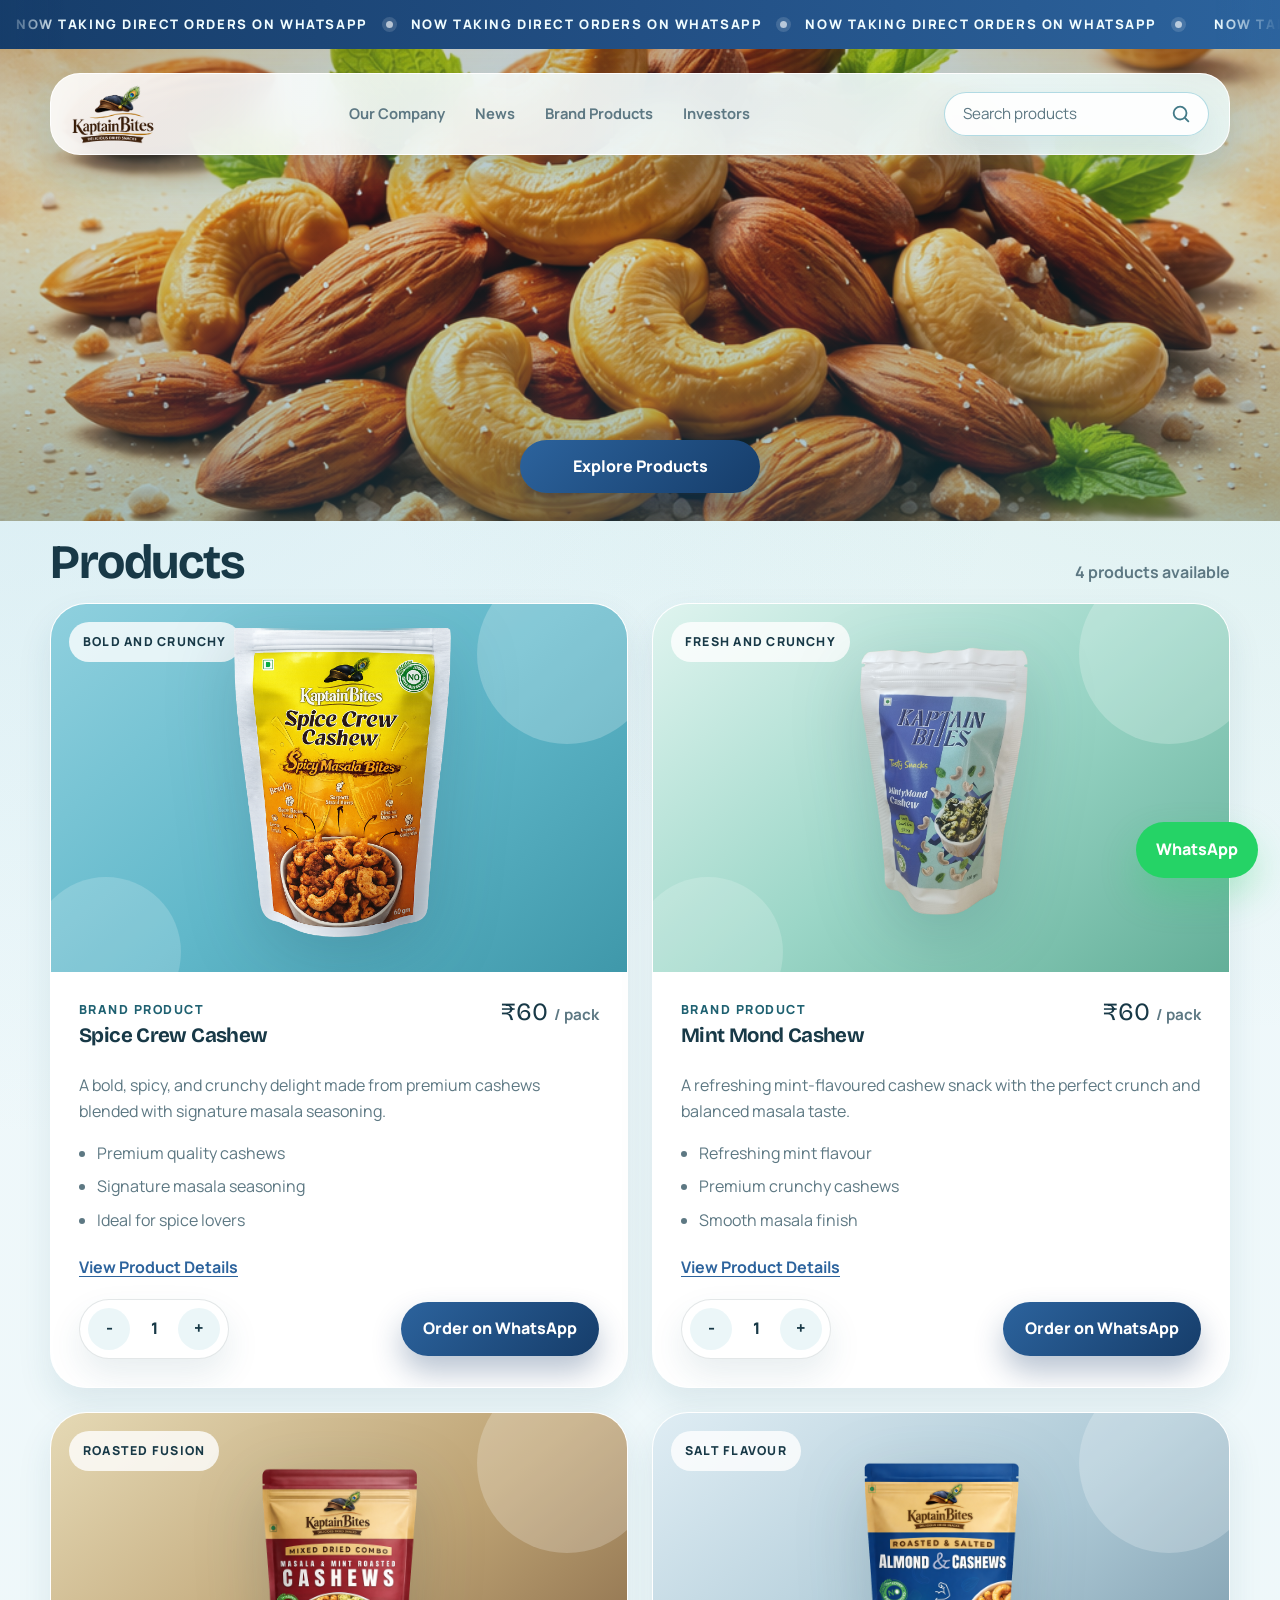
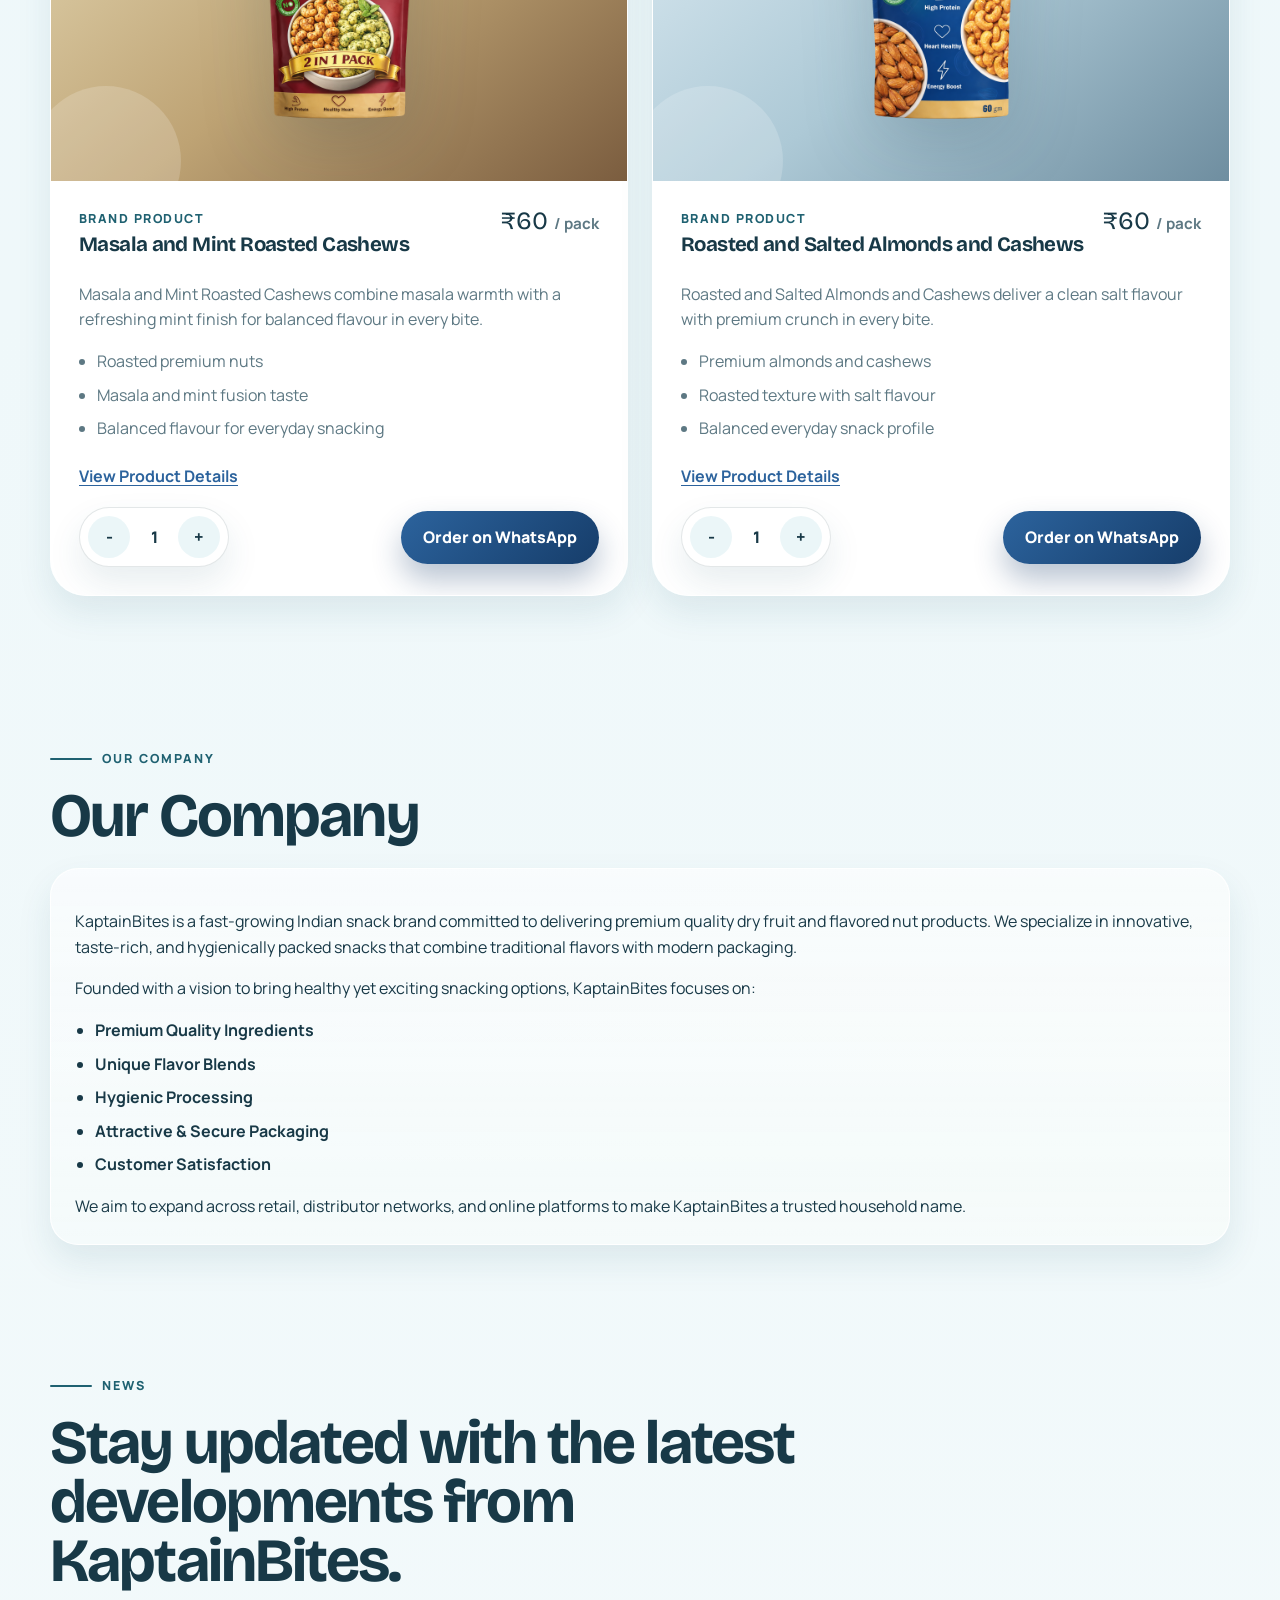
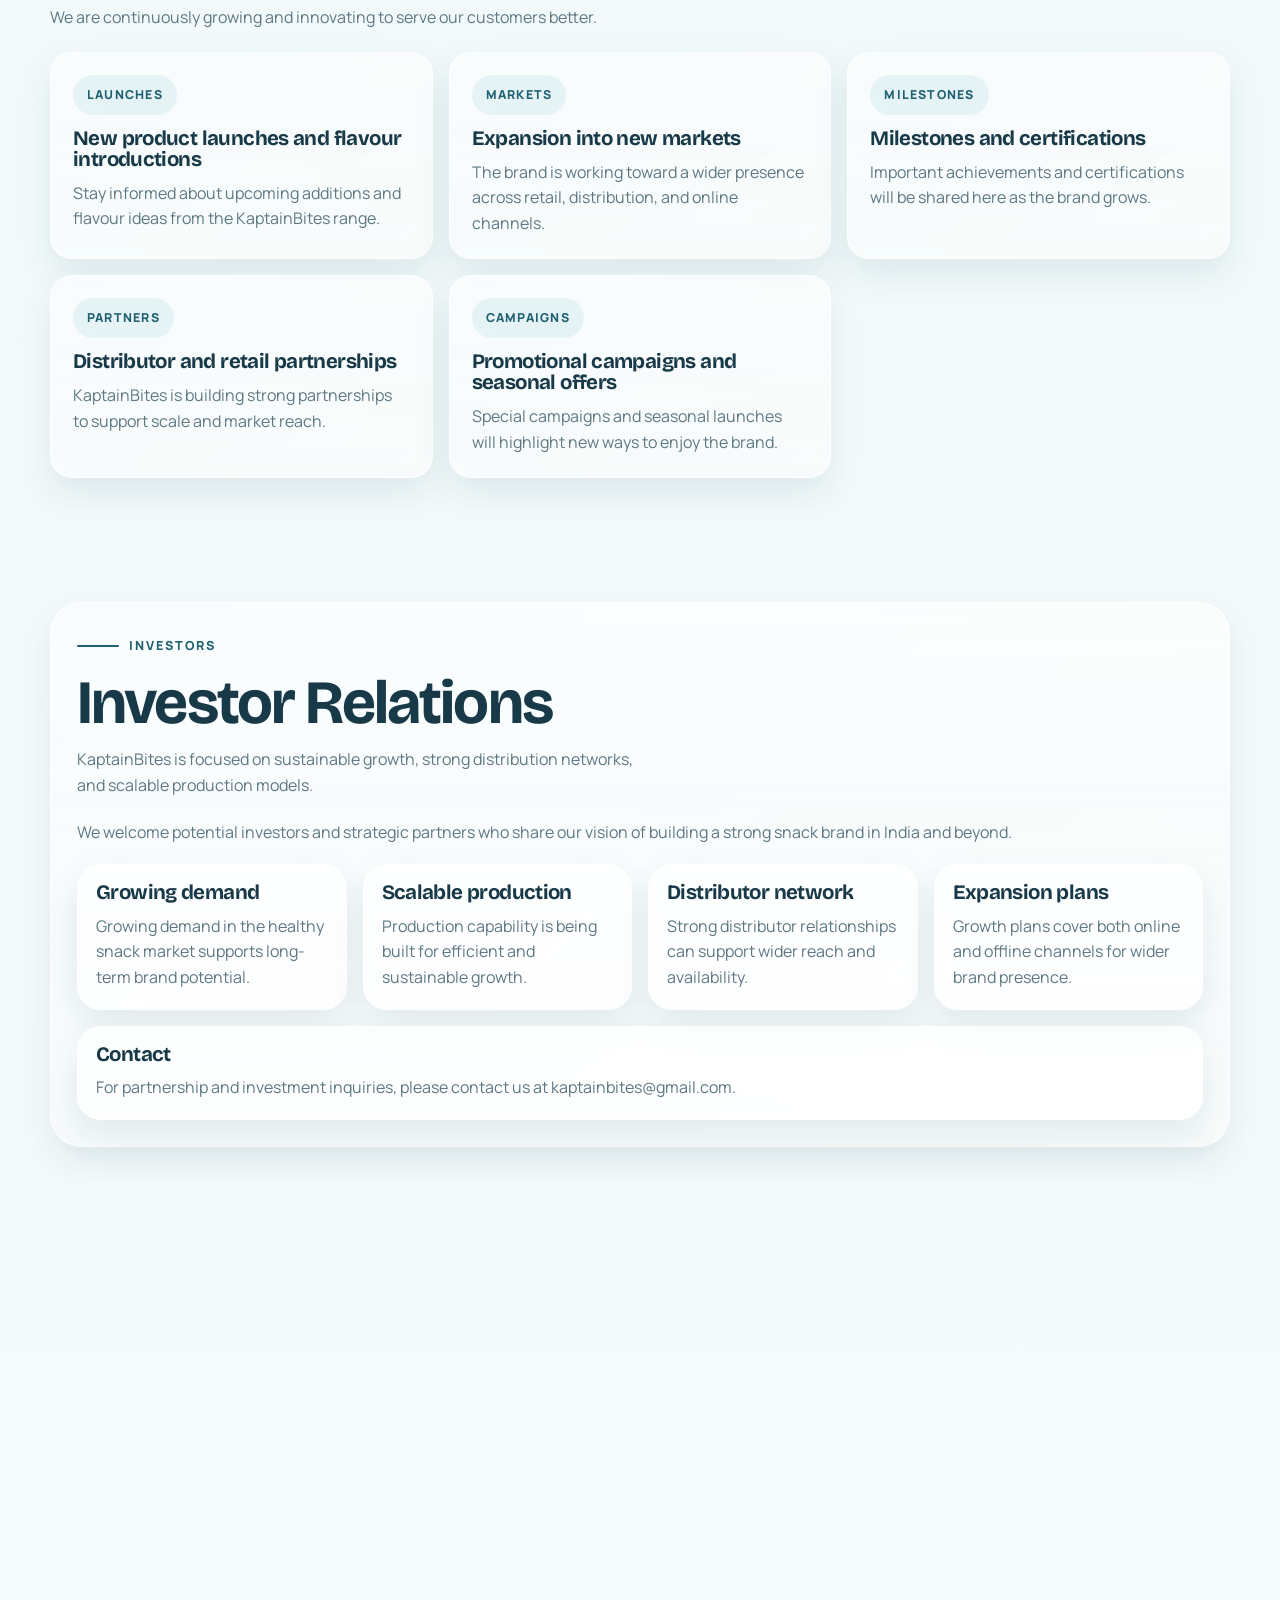
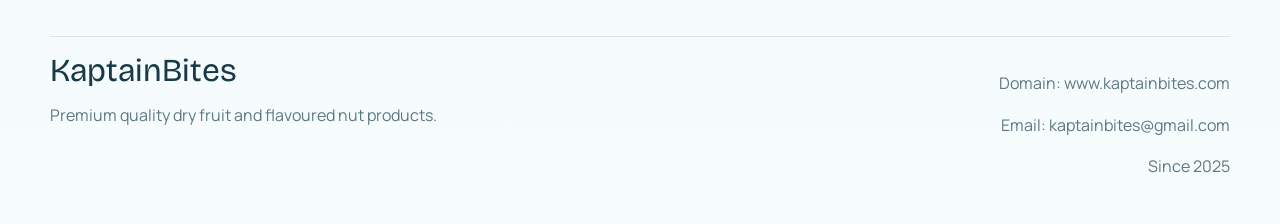
==== commit d10b4c67: "Add files via upload" ====
--- a/index.html
+++ b/index.html
@@ -40,7 +40,14 @@
 </span>
 </a>
 
-<nav class="site-nav" aria-label="Primary navigation">
+<button type="button" class="site-header__menu-toggle" aria-expanded="false" aria-controls="primary-nav">
+<span class="visually-hidden">Toggle navigation</span>
+<span class="site-header__menu-toggle-bar" aria-hidden="true"></span>
+<span class="site-header__menu-toggle-bar" aria-hidden="true"></span>
+<span class="site-header__menu-toggle-bar" aria-hidden="true"></span>
+</button>
+
+<nav id="primary-nav" class="site-nav" aria-label="Primary navigation">
 <a href="#company">Our Company</a>
 <a href="#news">News</a>
 <a href="#products">Brand Products</a>
--- a/style.css
+++ b/style.css
@@ -200,6 +200,43 @@
 object-fit:contain;
 }
 
+.site-header__menu-toggle{
+display:none;
+align-items:center;
+justify-content:center;
+flex-direction:column;
+gap:5px;
+width:44px;
+height:44px;
+padding:0;
+border:1px solid rgba(95,180,198,0.48);
+border-radius:14px;
+background:rgba(255,255,255,0.92);
+color:var(--surface-deep);
+box-shadow:var(--shadow-soft);
+}
+
+.site-header__menu-toggle-bar{
+display:block;
+width:18px;
+height:2px;
+border-radius:999px;
+background:currentColor;
+transition:transform 0.24s ease, opacity 0.24s ease;
+}
+
+.site-header__menu-toggle[aria-expanded="true"] .site-header__menu-toggle-bar:nth-child(2){
+transform:translateY(7px) rotate(45deg);
+}
+
+.site-header__menu-toggle[aria-expanded="true"] .site-header__menu-toggle-bar:nth-child(3){
+opacity:0;
+}
+
+.site-header__menu-toggle[aria-expanded="true"] .site-header__menu-toggle-bar:nth-child(4){
+transform:translateY(-7px) rotate(-45deg);
+}
+
 .site-nav{
 display:flex;
 align-items:center;
@@ -1508,45 +1545,43 @@
 
 @media (max-width: 860px){
 :root{
---container:min(100% - 28px, 100%);
+--container:min(100% - 24px, 100%);
+}
+
+body{
+padding-bottom:94px;
 }
 
 .site-header{
-position:static;
-padding-top:16px;
-gap:14px;
+position:sticky;
+top:10px;
+z-index:28;
+grid-template-columns:minmax(0, 1fr) auto;
+padding:12px 14px;
+gap:10px 12px;
 margin-bottom:0;
-margin-top:12px;
+margin-top:10px;
+border-radius:22px;
+box-shadow:0 16px 34px rgba(31,97,113,0.18);
 }
 
 .brand{
-width:100%;
+width:auto;
 justify-content:flex-start;
 }
 
 .brand__logo{
-height:62px;
-}
-
-.site-nav{
-order:3;
-width:100%;
-overflow-x:auto;
-flex-wrap:nowrap;
-justify-content:flex-start;
-padding:8px;
-scrollbar-width:none;
-}
-
-.site-nav::-webkit-scrollbar{
-display:none;
-}
-
-.site-nav a{
-white-space:nowrap;
+height:54px;
+}
+
+.site-header__menu-toggle{
+display:inline-flex;
+justify-self:end;
 }
 
 .site-header__utilities{
+grid-column:1 / -1;
+order:2;
 width:100%;
 flex-direction:column;
 align-items:stretch;
@@ -1555,10 +1590,64 @@
 .site-search{
 width:100%;
 min-width:0;
+min-height:50px;
+}
+
+.site-search input{
+font-size:16px;
+}
+
+.site-search__dropdown{
+order:5;
+margin-top:10px;
+padding:14px;
+border-radius:20px;
+max-height:min(68vh, 540px);
+overflow:auto;
+}
+
+.site-nav{
+order:3;
+grid-column:1 / -1;
+display:grid;
+gap:8px;
+max-height:0;
+padding:0;
+margin:0;
+overflow:hidden;
+opacity:0;
+pointer-events:none;
+transition:max-height 0.28s ease, opacity 0.2s ease, padding 0.2s ease;
+}
+
+.site-nav a{
+display:block;
+white-space:normal;
+padding:11px 14px;
+border-radius:14px;
+background:rgba(255,255,255,0.74);
+border:1px solid rgba(255,255,255,0.84);
+}
+
+.site-header.is-nav-open .site-nav{
+max-height:320px;
+padding:6px 0 2px;
+opacity:1;
+pointer-events:auto;
+}
+
+.product-header .site-nav{
+order:2;
+}
+
+.product-header .product-header__cta{
+order:3;
 }
 
 .product-header__cta{
+grid-column:1 / -1;
 width:100%;
+margin-top:2px;
 }
 
 .search-panel__products{
@@ -1575,15 +1664,27 @@
 }
 
 .section{
-padding:68px 0;
+padding:56px 0;
 }
 
 .hero-video-band{
-margin-top:16px;
+margin-top:10px;
 }
 
 .hero-video-band__media{
-height:clamp(260px, 50vw, 420px);
+height:clamp(260px, 62vw, 420px);
+}
+
+.hero-video-band__actions{
+bottom:20px;
+}
+
+.hero-video-band__cta{
+min-width:min(84vw, 320px);
+}
+
+.products-section{
+padding-top:14px;
 }
 
 .order-strip{
@@ -1631,7 +1732,14 @@
 .catalog-toolbar,
 .company-history,
 .contact-card{
-padding:24px;
+padding:22px;
+}
+
+.product-card__copy{
+display:-webkit-box;
+-webkit-line-clamp:2;
+-webkit-box-orient:vertical;
+overflow:hidden;
 }
 
 .product-detail__order{
@@ -1647,41 +1755,95 @@
 .related-products__grid{
 grid-template-columns:1fr;
 }
+
+.site-footer{
+padding-bottom:104px;
+}
+
+.whatsapp-float{
+left:12px;
+right:12px;
+bottom:max(12px, env(safe-area-inset-bottom));
+padding:14px 18px;
+text-align:center;
+font-size:1rem;
+}
 }
 
 @media (max-width: 560px){
+:root{
+--container:min(100% - 18px, 100%);
+}
+
 .announcement-bar{
-font-size:0.74rem;
-padding:12px 0;
+font-size:0.7rem;
+padding:11px 0;
+letter-spacing:0.1em;
+}
+
+.site-header{
+top:8px;
+padding:10px 12px;
+gap:10px;
+border-radius:18px;
+}
+
+.brand__logo{
+height:48px;
+}
+
+.site-header__menu-toggle{
+width:40px;
+height:40px;
+border-radius:12px;
+}
+
+.site-search{
+min-height:46px;
+padding:8px 14px;
+}
+
+.site-search__dropdown{
+margin-top:8px;
+padding:12px;
+max-height:64vh;
+}
+
+.search-panel__title{
+font-size:1.02rem;
 }
 
 .hero-video-band__media{
-height:clamp(220px, 58vw, 320px);
+height:clamp(230px, 74vw, 340px);
 }
 
 .hero-video-band__actions{
-bottom:18px;
+bottom:14px;
+}
+
+.hero-video-band__cta{
+min-width:min(88vw, 300px);
 }
 
 .section{
-padding:54px 0;
+padding:44px 0;
 }
 
 .section--quiet{
-padding-top:46px;
-padding-bottom:46px;
+padding-top:38px;
+padding-bottom:38px;
 }
 
 .section-heading h2{
-font-size:2.15rem;
+font-size:1.95rem;
 }
 
 .section-heading--feature h2{
-font-size:2.3rem;
+font-size:2.1rem;
 }
 
 .section-copy{
-font-size:0.96rem;
+font-size:0.94rem;
 }
 
 .order-strip{
@@ -1701,56 +1863,48 @@
 padding-left:16px;
 }
 
-.site-search__dropdown{
-margin-top:10px;
-padding:12px;
-}
-
-.search-panel__title{
-font-size:1.08rem;
-}
-
 .product-card{
 border-radius:28px;
 }
 
 .product-card__visual{
-min-height:220px;
+min-height:208px;
 padding:20px 18px;
 }
 
 .product-card__body{
-padding:22px;
+padding:20px;
 }
 
 .product-card__header h3{
-font-size:1.2rem;
+font-size:1.14rem;
 }
 
 .product-card__price{
-font-size:1.35rem;
+font-size:1.28rem;
+}
+
+.product-card__notes{
+display:none;
 }
 
 .news-card,
 .investor-grid article,
 .company-points article,
 .contact-card{
-padding:20px;
-}
-
-.site-footer{
-padding:10px 0 88px;
+padding:18px;
 }
 
 .catalog-empty{
-padding:24px 20px;
+padding:20px 16px;
 }
 
 .whatsapp-float{
-right:12px;
-bottom:12px;
-padding:13px 16px;
-font-size:0.94rem;
+left:10px;
+right:10px;
+bottom:max(10px, env(safe-area-inset-bottom));
+padding:13px 14px;
+font-size:0.96rem;
 }
 }
 
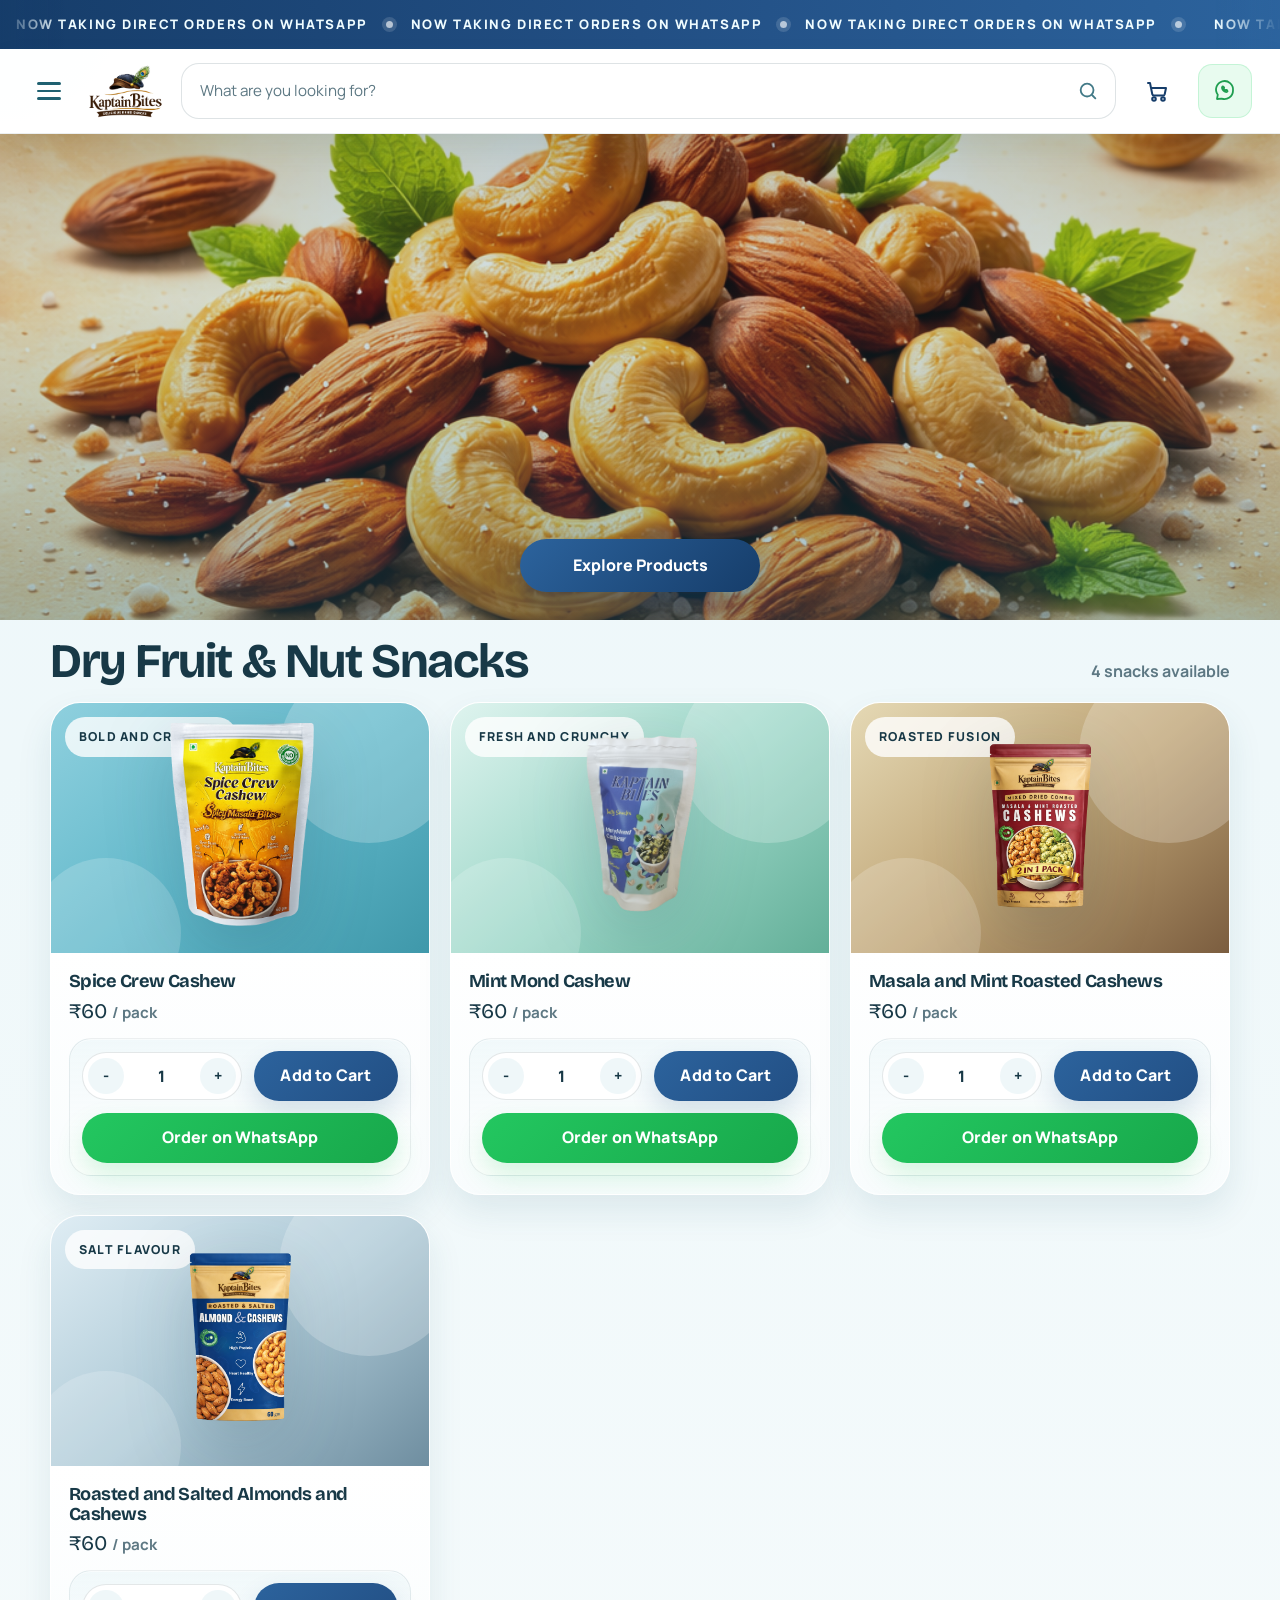
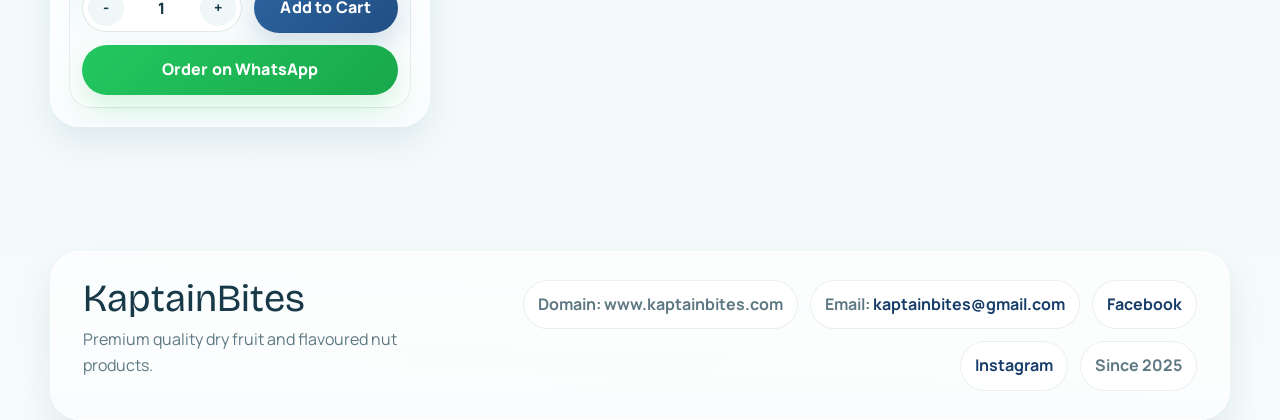
==== commit 534f0419: "Add files via upload" ====
--- a/index.html
+++ b/index.html
@@ -4,13 +4,13 @@
 <meta charset="UTF-8">
 <meta name="viewport" content="width=device-width, initial-scale=1.0">
 <title>KaptainBites | Premium Dry Fruit and Flavoured Nut Snacks</title>
-<meta name="description" content="KaptainBites is a fast-growing Indian snack brand offering premium quality dry fruit and flavoured nut products with hygienic processing and modern packaging.">
+<meta name="description" content="KaptainBites offers premium dry fruit and flavoured nut products with direct WhatsApp ordering.">
 <link rel="preconnect" href="https://fonts.googleapis.com">
 <link rel="preconnect" href="https://fonts.gstatic.com" crossorigin>
 <link href="https://fonts.googleapis.com/css2?family=Bricolage+Grotesque:wght@400;500;600;700;800&family=Manrope:wght@400;500;600;700;800&display=swap" rel="stylesheet">
 <link rel="stylesheet" href="style.css">
 </head>
-<body>
+<body class="home-page">
 <div class="site-wrap">
 <div class="announcement-bar">
 <div class="announcement-bar__track" aria-label="now taking direct orders on whatsapp">
@@ -34,7 +34,7 @@
 </div>
 
 <header class="site-header">
-<a href="#top" class="brand" aria-label="KaptainBites home">
+<a href="index.html" class="brand" aria-label="KaptainBites home">
 <span class="brand__logo">
 <img src="images/logo-header.png" alt="KaptainBites logo">
 </span>
@@ -48,16 +48,17 @@
 </button>
 
 <nav id="primary-nav" class="site-nav" aria-label="Primary navigation">
-<a href="#company">Our Company</a>
-<a href="#news">News</a>
-<a href="#products">Brand Products</a>
-<a href="#investors">Investors</a>
+<a href="index.html">Home</a>
+<a href="products.html">Snack Range</a>
+<a href="company.html">Our Company</a>
+<a href="news.html">News</a>
+<a href="investors.html">Investors</a>
 </nav>
 
 <div class="site-header__utilities">
 <form class="site-search" role="search" autocomplete="off">
 <label class="visually-hidden" for="product-search">Search products</label>
-<input id="product-search" type="search" placeholder="Search products" aria-autocomplete="list" aria-controls="search-dropdown" aria-expanded="false">
+<input id="product-search" type="search" placeholder="What are you looking for?" aria-autocomplete="list" aria-controls="search-dropdown" aria-expanded="false">
 <button type="button" class="site-search__clear" aria-label="Clear search" hidden>&times;</button>
 <span class="site-search__icon" aria-hidden="true">
 <svg viewBox="0 0 24 24" focusable="false">
@@ -66,6 +67,27 @@
 </svg>
 </span>
 </form>
+<a href="cart.html" class="cart-link" aria-label="View cart">
+<span class="cart-link__label">Cart</span>
+<span class="cart-link__icon" aria-hidden="true">
+<svg viewBox="0 0 24 24" focusable="false">
+<circle cx="9" cy="20" r="1.8"></circle>
+<circle cx="18" cy="20" r="1.8"></circle>
+<path d="M3 4H5L7.3 15.2C7.45 15.93 8.09 16.45 8.84 16.45H18.2C18.9 16.45 19.52 15.98 19.71 15.3L21 9H7.1"></path>
+</svg>
+</span>
+<span class="cart-link__count" data-cart-count hidden>0</span>
+</a>
+<a href="https://wa.me/917760172150?text=Hi%2C%20I%20want%20to%20know%20more%20about%20KaptainBites%20products." class="whatsapp-link" target="_blank" rel="noopener noreferrer" aria-label="Order on WhatsApp">
+<span class="whatsapp-link__icon" aria-hidden="true">
+<svg viewBox="0 0 24 24" focusable="false">
+<path d="M20 11.5A8.5 8.5 0 0 1 8.62 19.54L4 20L4.8 15.7A8.5 8.5 0 1 1 20 11.5Z"></path>
+<path d="M10.2 9.2C10.64 10.13 11.37 10.86 12.3 11.3"></path>
+<path d="M10.33 8.04L9.87 8.97C9.72 9.27 9.79 9.64 10.03 9.87L11.43 11.17C11.67 11.4 12.03 11.45 12.32 11.31L13.13 10.92C13.48 10.75 13.89 10.88 14.08 11.22L14.42 11.84C14.61 12.19 14.49 12.63 14.14 12.83C13.77 13.04 13.3 13.1 12.75 12.95C11.94 12.72 11.17 12.25 10.47 11.55C9.77 10.85 9.3 10.08 9.08 9.27C8.92 8.71 8.98 8.25 9.18 7.87C9.38 7.52 9.82 7.4 10.17 7.59L10.79 7.93C11.13 8.12 11.27 8.53 11.09 8.88Z"></path>
+</svg>
+</span>
+<span class="visually-hidden">Order on WhatsApp</span>
+</a>
 </div>
 
 <div id="search-dropdown" class="site-search__dropdown" hidden>
@@ -87,12 +109,13 @@
 <aside class="search-panel__pages">
 <h3 class="search-panel__title">Pages</h3>
 <nav class="search-panel__links" aria-label="Website pages">
-<a href="#top" data-page-link>Home</a>
-<a href="#products" data-page-link>Brand Products</a>
-<a href="#company" data-page-link>Our Company</a>
-<a href="#news" data-page-link>News</a>
-<a href="#investors" data-page-link>Investors</a>
-<a href="#contact" data-page-link>Company Details</a>
+<a href="index.html" data-page-link>Home</a>
+<a href="products.html" data-page-link>Snack Range</a>
+<a href="company.html" data-page-link>Our Company</a>
+<a href="news.html" data-page-link>News</a>
+<a href="investors.html" data-page-link>Investors</a>
+<a href="cart.html" data-page-link>Cart</a>
+<a href="company.html#contact" data-page-link>Company Details</a>
 </nav>
 </aside>
 </div>
@@ -112,8 +135,8 @@
 
 <section id="products" class="section products-section">
 <div class="products-section__top reveal">
-<h2>Products</h2>
-<p id="product-count">Products available</p>
+<h2>Dry Fruit &amp; Nut Snacks</h2>
+<p id="product-count">Snacks available</p>
 </div>
 
 <div id="products-grid" class="products-grid"></div>
@@ -121,141 +144,6 @@
 <div id="catalog-empty" class="catalog-empty" hidden>
 <h3>No products matched your search.</h3>
 <p>Try another keyword or clear the search to view the complete KaptainBites range.</p>
-</div>
-</section>
-
-<section id="company" class="section company section--quiet">
-<div class="section-heading section-heading--quiet reveal">
-<span class="eyebrow">Our Company</span>
-<h2>Our Company</h2>
-</div>
-
-<article class="company-story reveal">
-<p>
-KaptainBites is a fast-growing Indian snack brand committed to delivering premium quality dry fruit and flavored nut products. We specialize in innovative, taste-rich, and hygienically packed snacks that combine traditional flavors with modern packaging.
-</p>
-<p>
-Founded with a vision to bring healthy yet exciting snacking options, KaptainBites focuses on:
-</p>
-<ul class="company-focus-list">
-<li>Premium Quality Ingredients</li>
-<li>Unique Flavor Blends</li>
-<li>Hygienic Processing</li>
-<li>Attractive &amp; Secure Packaging</li>
-<li>Customer Satisfaction</li>
-</ul>
-<p>
-We aim to expand across retail, distributor networks, and online platforms to make KaptainBites a trusted household name.
-</p>
-</article>
-</section>
-
-<section id="news" class="section news-section section--quiet">
-<div class="section-heading section-heading--quiet reveal">
-<span class="eyebrow">News</span>
-<h2>Stay updated with the latest developments from KaptainBites.</h2>
-<p class="section-copy">We are continuously growing and innovating to serve our customers better.</p>
-</div>
-
-<div class="news-grid">
-<article class="news-card reveal">
-<span class="news-card__tag">Launches</span>
-<h3>New product launches and flavour introductions</h3>
-<p>Stay informed about upcoming additions and flavour ideas from the KaptainBites range.</p>
-</article>
-<article class="news-card reveal">
-<span class="news-card__tag">Markets</span>
-<h3>Expansion into new markets</h3>
-<p>The brand is working toward a wider presence across retail, distribution, and online channels.</p>
-</article>
-<article class="news-card reveal">
-<span class="news-card__tag">Milestones</span>
-<h3>Milestones and certifications</h3>
-<p>Important achievements and certifications will be shared here as the brand grows.</p>
-</article>
-<article class="news-card reveal">
-<span class="news-card__tag">Partners</span>
-<h3>Distributor and retail partnerships</h3>
-<p>KaptainBites is building strong partnerships to support scale and market reach.</p>
-</article>
-<article class="news-card reveal">
-<span class="news-card__tag">Campaigns</span>
-<h3>Promotional campaigns and seasonal offers</h3>
-<p>Special campaigns and seasonal launches will highlight new ways to enjoy the brand.</p>
-</article>
-</div>
-</section>
-
-<section id="investors" class="section investors-section section--quiet">
-<div class="investor-panel reveal">
-<div class="section-heading section-heading--compact section-heading--quiet">
-<span class="eyebrow">Investors</span>
-<h2>Investor Relations</h2>
-<p class="section-copy">KaptainBites is focused on sustainable growth, strong distribution networks, and scalable production models.</p>
-</div>
-
-<p class="investor-copy">We welcome potential investors and strategic partners who share our vision of building a strong snack brand in India and beyond.</p>
-
-<div class="investor-grid">
-<article>
-<h3>Growing demand</h3>
-<p>Growing demand in the healthy snack market supports long-term brand potential.</p>
-</article>
-<article>
-<h3>Scalable production</h3>
-<p>Production capability is being built for efficient and sustainable growth.</p>
-</article>
-<article>
-<h3>Distributor network</h3>
-<p>Strong distributor relationships can support wider reach and availability.</p>
-</article>
-<article>
-<h3>Expansion plans</h3>
-<p>Growth plans cover both online and offline channels for wider brand presence.</p>
-</article>
-<article class="investor-grid__contact">
-<h3>Contact</h3>
-<p>For partnership and investment inquiries, please contact us at <a href="mailto:kaptainbites@gmail.com">kaptainbites@gmail.com</a>.</p>
-</article>
-</div>
-</div>
-</section>
-
-<section id="contact" class="section contact-section section--quiet">
-<div class="section-heading section-heading--quiet reveal">
-<span class="eyebrow">Company Details</span>
-<h2>Company Details</h2>
-<p class="section-copy">For address, compliance, and business communication details.</p>
-</div>
-
-<div class="contact-grid">
-<article class="contact-card reveal">
-<h3>Company Address</h3>
-<p>Address details will be updated here.</p>
-</article>
-<article class="contact-card reveal">
-<h3>Mail ID</h3>
-<p><a href="mailto:kaptainbites@gmail.com">kaptainbites@gmail.com</a></p>
-</article>
-<article class="contact-card reveal">
-<h3>GST Number</h3>
-<p>GST number will be updated here.</p>
-</article>
-<article class="contact-card reveal">
-<h3>FSSAI Number</h3>
-<p>FSSAI number will be updated here.</p>
-</article>
-</div>
-
-<div class="social-row reveal" aria-label="Social media links">
-<a class="social-link" href="#" aria-label="Facebook link placeholder">
-<span class="social-link__icon">f</span>
-<span>Facebook</span>
-</a>
-<a class="social-link" href="#" aria-label="Instagram link placeholder">
-<span class="social-link__icon">i</span>
-<span>Instagram</span>
-</a>
 </div>
 </section>
 </main>
@@ -269,14 +157,15 @@
 <div class="site-footer__meta">
 <p>Domain: www.kaptainbites.com</p>
 <p>Email: <a href="mailto:kaptainbites@gmail.com">kaptainbites@gmail.com</a></p>
+<p><a href="#" aria-label="KaptainBites Facebook link">Facebook</a></p>
+<p><a href="#" aria-label="KaptainBites Instagram link">Instagram</a></p>
 <p>Since 2025</p>
 </div>
 </footer>
 </div>
 
-<a class="whatsapp-float" href="https://wa.me/917760172150?text=Hi%2C%20I%20want%20to%20know%20more%20about%20KaptainBites%20products." target="_blank" rel="noopener noreferrer" aria-label="Chat with KaptainBites on WhatsApp">WhatsApp</a>
-
 <script src="products-data.js"></script>
+<script src="cart-utils.js"></script>
 <script src="script.js"></script>
 </body>
 </html>
--- a/style.css
+++ b/style.css
@@ -152,7 +152,6 @@
 }
 }
 
-.site-header,
 .section,
 .site-footer{
 width:var(--container);
@@ -160,21 +159,22 @@
 }
 
 .site-header{
-padding:10px 20px;
-display:grid;
-grid-template-columns:auto 1fr auto;
+width:100%;
+margin:0;
+padding:14px 28px;
+display:grid;
+grid-template-columns:auto auto minmax(0, 1fr);
 align-items:center;
 gap:18px;
 position:sticky;
-top:16px;
-z-index:20;
-margin-top:24px;
-margin-bottom:-120px;
-background:linear-gradient(90deg, rgba(255,255,255,0.88), rgba(240,250,252,0.92), rgba(233,247,245,0.92));
-border:1px solid rgba(255,255,255,0.94);
-border-radius:30px;
-box-shadow:0 22px 54px rgba(31,97,113,0.20);
-backdrop-filter:blur(22px);
+top:0;
+z-index:24;
+margin-bottom:0;
+background:rgba(255,255,255,0.98);
+border-bottom:1px solid rgba(24,57,71,0.08);
+border-radius:0;
+box-shadow:0 14px 30px rgba(31,97,113,0.08);
+backdrop-filter:none;
 overflow:visible;
 }
 
@@ -186,11 +186,18 @@
 display:inline-flex;
 align-items:center;
 min-width:0;
+grid-column:2;
+grid-row:1;
+padding:0;
+border:none;
+border-radius:0;
+background:transparent;
+box-shadow:none;
 }
 
 .brand__logo{
 display:block;
-height:60px;
+height:54px;
 flex:0 0 auto;
 }
 
@@ -201,25 +208,28 @@
 }
 
 .site-header__menu-toggle{
-display:none;
+display:inline-flex;
 align-items:center;
 justify-content:center;
 flex-direction:column;
 gap:5px;
-width:44px;
-height:44px;
+width:42px;
+height:42px;
 padding:0;
-border:1px solid rgba(95,180,198,0.48);
-border-radius:14px;
-background:rgba(255,255,255,0.92);
+border:none;
+border-radius:0;
+background:transparent;
 color:var(--surface-deep);
-box-shadow:var(--shadow-soft);
+box-shadow:none;
+justify-self:start;
+grid-column:1;
+grid-row:1;
 }
 
 .site-header__menu-toggle-bar{
 display:block;
-width:18px;
-height:2px;
+width:24px;
+height:2.5px;
 border-radius:999px;
 background:currentColor;
 transition:transform 0.24s ease, opacity 0.24s ease;
@@ -238,22 +248,36 @@
 }
 
 .site-nav{
-display:flex;
-align-items:center;
-justify-self:center;
-gap:2px;
-min-width:0;
-flex-wrap:nowrap;
+position:absolute;
+top:calc(100% + 12px);
+left:24px;
+z-index:22;
+display:grid;
+gap:8px;
+width:min(300px, calc(100vw - 40px));
+padding:14px;
+border-radius:24px;
+background:rgba(255,255,255,0.96);
+border:1px solid rgba(255,255,255,0.92);
+box-shadow:0 24px 54px rgba(31,97,113,0.16);
+backdrop-filter:blur(18px);
+opacity:0;
+pointer-events:none;
+transform:translateY(-8px);
+transition:opacity 0.22s ease, transform 0.22s ease;
 }
 
 .site-nav a{
-padding:8px 14px;
-border-radius:999px;
+display:block;
+padding:12px 14px;
+border-radius:16px;
 font-size:0.92rem;
 font-weight:700;
 color:var(--muted);
-transition:background 0.25s ease, color 0.25s ease, transform 0.25s ease;
-white-space:nowrap;
+background:rgba(95,180,198,0.08);
+border:1px solid rgba(95,180,198,0.12);
+transition:background 0.25s ease, color 0.25s ease, transform 0.25s ease, border-color 0.25s ease;
+white-space:normal;
 }
 
 .site-nav a:hover,
@@ -261,26 +285,46 @@
 background:#fff;
 color:var(--text);
 transform:translateY(-1px);
+border-color:rgba(44,99,157,0.18);
 outline:none;
+}
+
+.site-nav a[aria-current="page"]{
+background:#fff;
+color:var(--brand-blue-deep);
+box-shadow:var(--shadow-soft);
+}
+
+.site-header.is-nav-open .site-nav{
+opacity:1;
+pointer-events:auto;
+transform:none;
 }
 
 .site-header__utilities{
 display:flex;
 align-items:center;
-justify-self:end;
+justify-self:stretch;
+gap:14px;
+grid-column:3;
+width:100%;
+max-width:none;
 }
 
 .site-search{
 display:flex;
 align-items:center;
-min-width:230px;
+flex:1 1 auto;
+width:100%;
+min-width:0;
+min-height:56px;
 padding:8px 16px;
 gap:12px;
-background:rgba(255,255,255,0.92);
-border:1px solid rgba(95,180,198,0.48);
-border-radius:999px;
+background:#fff;
+border:1px solid rgba(24,57,71,0.14);
+border-radius:18px;
 position:relative;
-box-shadow:var(--shadow-soft);
+box-shadow:none;
 }
 
 .site-search input{
@@ -540,12 +584,125 @@
 box-shadow:0 16px 30px rgba(22,61,106,0.30);
 }
 
+.btn-secondary{
+background:rgba(255,255,255,0.94);
+color:var(--brand-blue-deep);
+border:1px solid rgba(44,99,157,0.18);
+box-shadow:var(--shadow-soft);
+}
+
 .btn:hover{
 transform:translateY(-2px);
 }
 
+.cart-link{
+position:relative;
+display:inline-flex;
+align-items:center;
+justify-content:center;
+width:54px;
+height:54px;
+padding:0;
+gap:0;
+border-radius:14px;
+background:transparent;
+border:none;
+box-shadow:none;
+font-weight:800;
+white-space:nowrap;
+flex:0 0 auto;
+}
+
+.cart-link[aria-current="page"]{
+background:rgba(95,180,198,0.08);
+}
+
+.cart-link__icon{
+display:inline-flex;
+align-items:center;
+justify-content:center;
+color:var(--brand-blue-deep);
+}
+
+.cart-link__icon svg{
+width:24px;
+height:24px;
+stroke:currentColor;
+stroke-width:2;
+fill:none;
+stroke-linecap:round;
+stroke-linejoin:round;
+}
+
+.cart-link__count{
+display:inline-flex;
+align-items:center;
+justify-content:center;
+position:absolute;
+top:-4px;
+right:-4px;
+min-width:24px;
+height:24px;
+padding:0 6px;
+border-radius:999px;
+background:linear-gradient(135deg, var(--brand-blue-mid), var(--brand-blue-deep));
+color:#fff;
+font-size:0.76rem;
+line-height:1;
+}
+
+.cart-link__label{
+display:none;
+}
+
+.cart-link__count[hidden]{
+display:none;
+}
+
+.whatsapp-link{
+display:inline-flex;
+align-items:center;
+justify-content:center;
+width:54px;
+height:54px;
+border-radius:14px;
+background:rgba(37,211,102,0.10);
+color:#1f9e50;
+border:1px solid rgba(37,211,102,0.18);
+flex:0 0 auto;
+transition:transform 0.2s ease, background 0.2s ease, border-color 0.2s ease;
+}
+
+.whatsapp-link:hover,
+.whatsapp-link:focus-visible{
+background:rgba(37,211,102,0.16);
+border-color:rgba(37,211,102,0.26);
+transform:translateY(-1px);
+outline:none;
+}
+
+.whatsapp-link__icon{
+display:inline-flex;
+align-items:center;
+justify-content:center;
+}
+
+.whatsapp-link__icon svg{
+width:24px;
+height:24px;
+stroke:currentColor;
+stroke-width:1.8;
+fill:none;
+stroke-linecap:round;
+stroke-linejoin:round;
+}
+
 .section{
 padding:84px 0;
+}
+
+.section[id]{
+scroll-margin-top:150px;
 }
 
 .section--quiet{
@@ -599,6 +756,129 @@
 letter-spacing:-0.03em;
 }
 
+.page-hero{
+padding-top:44px;
+padding-bottom:22px;
+}
+
+.page-hero .section-heading{
+max-width:760px;
+margin-bottom:0;
+}
+
+.page-hero .section-copy{
+max-width:60ch;
+}
+
+.home-links{
+padding-top:34px;
+}
+
+.page-link-grid{
+display:grid;
+grid-template-columns:repeat(4, minmax(0, 1fr));
+gap:18px;
+}
+
+.page-link-card{
+display:grid;
+gap:14px;
+padding:24px;
+border-radius:28px;
+background:
+linear-gradient(180deg, rgba(255,255,255,0.84), rgba(255,255,255,0.74)),
+linear-gradient(140deg, rgba(95,180,198,0.16), rgba(110,190,168,0.14));
+border:1px solid rgba(255,255,255,0.9);
+box-shadow:var(--shadow-soft);
+transition:transform 0.25s ease, box-shadow 0.25s ease;
+}
+
+.page-link-card:hover,
+.page-link-card:focus-visible{
+transform:translateY(-4px);
+box-shadow:0 20px 40px rgba(31,97,113,0.12);
+outline:none;
+}
+
+.page-link-card__label{
+display:inline-flex;
+align-items:center;
+width:max-content;
+padding:9px 12px;
+border-radius:999px;
+background:rgba(95,180,198,0.12);
+color:var(--surface-deep);
+font-size:0.76rem;
+font-weight:800;
+letter-spacing:0.12em;
+text-transform:uppercase;
+}
+
+.page-link-card h3{
+margin:0;
+font-family:"Bricolage Grotesque", sans-serif;
+font-size:1.45rem;
+line-height:0.98;
+letter-spacing:-0.03em;
+}
+
+.page-link-card p{
+margin:0;
+color:var(--muted);
+}
+
+.page-link-card__arrow{
+font-weight:800;
+color:var(--brand-blue-mid);
+}
+
+.home-callout{
+display:grid;
+grid-template-columns:minmax(0, 1.2fr) minmax(260px, 0.8fr);
+gap:18px;
+align-items:center;
+padding:28px;
+border-radius:32px;
+background:
+linear-gradient(180deg, rgba(255,255,255,0.84), rgba(255,255,255,0.74)),
+linear-gradient(140deg, rgba(95,180,198,0.16), rgba(110,190,168,0.14));
+border:1px solid rgba(255,255,255,0.92);
+box-shadow:var(--shadow-soft);
+}
+
+.home-callout__copy{
+display:grid;
+gap:14px;
+}
+
+.home-callout__copy h2{
+margin:0;
+font-family:"Bricolage Grotesque", sans-serif;
+font-size:clamp(2rem, 4vw, 3.2rem);
+line-height:0.96;
+letter-spacing:-0.03em;
+}
+
+.home-callout__copy p{
+margin:0;
+color:var(--muted);
+}
+
+.home-callout__actions{
+display:flex;
+justify-content:flex-end;
+}
+
+.home-callout__actions--stack{
+display:grid;
+gap:12px;
+justify-items:flex-end;
+}
+
+.page-main{
+padding-top:26px;
+}
+
 .section-heading--feature h2{
 font-size:clamp(2.7rem, 5vw, 4.8rem);
 }
@@ -613,7 +893,7 @@
 .hero-video-band{
 width:100vw;
 margin-left:calc(50% - 50vw);
-margin-top:-34px;
+margin-top:0;
 position:relative;
 z-index:0;
 }
@@ -778,8 +1058,8 @@
 
 .products-grid{
 display:grid;
-grid-template-columns:repeat(2, minmax(0, 1fr));
-gap:24px;
+grid-template-columns:repeat(auto-fit, minmax(290px, 1fr));
+gap:20px;
 margin-top:10px;
 }
 
@@ -797,14 +1077,14 @@
 }
 
 .product-card{
-border-radius:36px;
+border-radius:30px;
 overflow:hidden;
 transition:transform 0.3s ease, box-shadow 0.3s ease;
 }
 
 .product-card:hover{
 transform:translateY(-8px);
-box-shadow:0 24px 52px rgba(31,97,113,0.14);
+box-shadow:0 28px 58px rgba(31,97,113,0.14);
 }
 
 .product-card--focus{
@@ -814,8 +1094,8 @@
 
 .product-card__visual{
 position:relative;
-padding:24px;
-min-height:300px;
+padding:20px;
+min-height:240px;
 display:flex;
 align-items:center;
 justify-content:center;
@@ -874,33 +1154,37 @@
 
 .product-card__badge{
 position:absolute;
-top:18px;
-left:18px;
+top:14px;
+left:14px;
 z-index:1;
 background:rgba(255,255,255,0.80);
 color:var(--text);
+max-width:calc(100% - 28px);
+overflow:hidden;
+text-overflow:ellipsis;
 }
 
 .product-card__image{
 position:relative;
 z-index:1;
-width:min(100%, 320px);
-aspect-ratio:1 / 1;
+width:min(100%, 210px);
+max-height:210px;
 object-fit:contain;
 filter:drop-shadow(0 20px 34px rgba(24,57,71,0.18));
 }
 
 .product-card__body{
-padding:28px;
-background:rgba(255,255,255,0.94);
+padding:18px;
+background:
+linear-gradient(180deg, rgba(255,255,255,0.98), rgba(248,252,253,0.96));
+display:grid;
+gap:16px;
 }
 
 .product-card__header{
-display:flex;
-justify-content:space-between;
-gap:16px;
-align-items:flex-start;
-margin-bottom:16px;
+display:grid;
+gap:10px;
+margin-bottom:0;
 }
 
 .product-card__eyebrow{
@@ -917,17 +1201,27 @@
 .investor-grid h3,
 .contact-card h3{
 display:block;
-margin:0 0 10px;
+margin:0;
 font-family:"Bricolage Grotesque", sans-serif;
-font-size:1.28rem;
-line-height:1.02;
+font-size:1.14rem;
+line-height:1.1;
 letter-spacing:-0.03em;
+}
+
+.product-card__title-link{
+color:var(--text);
+transition:color 0.2s ease;
+}
+
+.product-card__title-link:hover,
+.product-card__title-link:focus-visible{
+color:var(--brand-blue-mid);
 }
 
 .product-card__price{
 margin:0;
 font-family:"Bricolage Grotesque", sans-serif;
-font-size:1.55rem;
+font-size:1.3rem;
 line-height:1;
 white-space:nowrap;
 }
@@ -948,6 +1242,24 @@
 color:var(--muted);
 }
 
+.product-card__purchase{
+display:grid;
+gap:12px;
+padding:12px;
+border-radius:22px;
+background:
+linear-gradient(180deg, rgba(239,248,250,0.88), rgba(255,255,255,0.96));
+border:1px solid rgba(24,57,71,0.08);
+box-shadow:inset 0 1px 0 rgba(255,255,255,0.55);
+}
+
+.product-card__controls{
+display:grid;
+grid-template-columns:minmax(0, 1.05fr) minmax(0, 0.95fr);
+align-items:center;
+gap:12px;
+}
+
 .product-card__notes{
 margin:16px 0 22px;
 padding-left:18px;
@@ -956,23 +1268,53 @@
 color:var(--muted);
 }
 
-.product-card__detail-link{
-display:inline-flex;
-align-items:center;
-font-weight:700;
-color:var(--brand-blue-mid);
-text-decoration:underline;
-text-decoration-thickness:1px;
-text-underline-offset:3px;
-margin-bottom:18px;
-}
-
-.product-order{
+.product-detail__order-actions{
 display:flex;
-align-items:center;
-justify-content:space-between;
-gap:18px;
+gap:10px;
 flex-wrap:wrap;
+margin-left:auto;
+}
+
+.product-detail__order-actions .btn{
+flex:1 1 180px;
+}
+
+.product-card__quick{
+display:inline-flex;
+align-items:center;
+justify-content:center;
+width:100%;
+min-width:0;
+padding:12px 18px;
+border:none;
+border-radius:999px;
+background:linear-gradient(135deg, var(--brand-blue-mid), var(--brand-blue));
+color:#fff;
+font-weight:800;
+white-space:nowrap;
+letter-spacing:0.01em;
+box-shadow:0 12px 26px rgba(34,79,132,0.16);
+transition:transform 0.2s ease, box-shadow 0.2s ease, background 0.2s ease;
+}
+
+.product-card__quick--whatsapp{
+width:100%;
+background:linear-gradient(135deg, #23c760, #18a84b);
+box-shadow:0 14px 28px rgba(34,197,94,0.18);
+}
+
+.product-card__quick:hover,
+.product-card__quick:focus-visible{
+transform:translateY(-1px);
+box-shadow:0 16px 28px rgba(34,79,132,0.2);
+background:var(--brand-blue-mid);
+outline:none;
+}
+
+.product-card__quick--whatsapp:hover,
+.product-card__quick--whatsapp:focus-visible{
+background:#16a34a;
+box-shadow:0 16px 28px rgba(34,197,94,0.24);
 }
 
 .quantity-control{
@@ -981,9 +1323,9 @@
 gap:12px;
 padding:8px;
 border-radius:999px;
-background:#fff;
+background:rgba(255,255,255,0.96);
 border:1px solid var(--line);
-box-shadow:var(--shadow-soft);
+box-shadow:none;
 }
 
 .qty-btn{
@@ -991,7 +1333,7 @@
 height:42px;
 border:none;
 border-radius:50%;
-background:rgba(95,180,198,0.12);
+background:rgba(95,180,198,0.10);
 color:var(--text);
 font-size:1.05rem;
 font-weight:800;
@@ -1007,6 +1349,24 @@
 min-width:24px;
 text-align:center;
 font-weight:800;
+}
+
+.quantity-control--catalog{
+padding:5px;
+gap:8px;
+width:100%;
+justify-content:space-between;
+}
+
+.quantity-control--catalog .qty-btn{
+width:36px;
+height:36px;
+font-size:0.92rem;
+}
+
+.quantity-control--catalog .qty-value{
+min-width:20px;
+font-size:0.98rem;
 }
 
 .catalog-empty{
@@ -1359,6 +1719,14 @@
 flex-wrap:wrap;
 }
 
+.product-header__actions{
+display:flex;
+align-items:center;
+justify-self:end;
+gap:12px;
+grid-column:4;
+}
+
 .product-detail__back{
 display:inline-flex;
 align-items:center;
@@ -1370,88 +1738,297 @@
 }
 
 .related-products{
-padding:20px;
-border-radius:26px;
+padding:24px;
+border-radius:30px;
+background:rgba(255,255,255,0.88);
+border:1px solid rgba(255,255,255,0.94);
+box-shadow:var(--shadow-soft);
+}
+
+.related-products h2{
+margin:0 0 18px;
+font-family:"Bricolage Grotesque", sans-serif;
+font-size:1.65rem;
+line-height:1;
+letter-spacing:-0.03em;
+}
+
+.cart-shell{
+display:grid;
+grid-template-columns:minmax(0, 1.35fr) minmax(280px, 0.65fr);
+gap:22px;
+align-items:start;
+}
+
+.cart-list,
+.cart-summary,
+.cart-empty{
 background:rgba(255,255,255,0.84);
 border:1px solid rgba(255,255,255,0.92);
 box-shadow:var(--shadow-soft);
 }
 
-.related-products h2{
-margin:0 0 14px;
+.cart-list{
+padding:26px;
+border-radius:30px;
+}
+
+.cart-list h2,
+.cart-summary h2,
+.cart-empty h2{
+margin:0 0 18px;
 font-family:"Bricolage Grotesque", sans-serif;
-font-size:1.55rem;
+font-size:1.6rem;
 line-height:1;
 }
 
+.cart-item{
+display:grid;
+grid-template-columns:104px minmax(0, 1fr) auto;
+gap:16px;
+align-items:center;
+padding:18px 0;
+border-top:1px solid var(--line);
+}
+
+.cart-item:first-of-type{
+padding-top:0;
+border-top:none;
+}
+
+.cart-item__image{
+width:104px;
+height:104px;
+padding:12px;
+border-radius:22px;
+background:linear-gradient(140deg, rgba(143,208,222,0.32), rgba(95,180,198,0.28));
+object-fit:contain;
+}
+
+.cart-item__content{
+display:grid;
+gap:8px;
+}
+
+.cart-item__title{
+margin:0;
+font-family:"Bricolage Grotesque", sans-serif;
+font-size:1.35rem;
+line-height:1.02;
+letter-spacing:-0.03em;
+}
+
+.cart-item__meta,
+.cart-summary p,
+.cart-empty p{
+margin:0;
+color:var(--muted);
+}
+
+.cart-item__link,
+.cart-item__remove{
+display:inline-flex;
+width:max-content;
+font-weight:700;
+color:var(--brand-blue-mid);
+text-decoration:underline;
+text-decoration-thickness:1px;
+text-underline-offset:3px;
+}
+
+.cart-item__remove{
+background:transparent;
+border:none;
+padding:0;
+}
+
+.cart-item__controls{
+display:grid;
+gap:12px;
+justify-items:end;
+}
+
+.cart-item__line-total{
+font-family:"Bricolage Grotesque", sans-serif;
+font-size:1.4rem;
+line-height:1;
+}
+
+.cart-summary{
+position:sticky;
+top:120px;
+padding:24px;
+border-radius:28px;
+display:grid;
+gap:14px;
+}
+
+.cart-summary__row{
+display:flex;
+justify-content:space-between;
+gap:16px;
+color:var(--muted);
+}
+
+.cart-summary__row strong{
+color:var(--text);
+}
+
+.cart-summary__row--total{
+padding-top:14px;
+border-top:1px solid var(--line);
+font-weight:800;
+color:var(--text);
+}
+
+.cart-summary__actions{
+display:grid;
+gap:10px;
+margin-top:8px;
+}
+
+.cart-empty{
+padding:32px;
+border-radius:30px;
+text-align:center;
+}
+
+.cart-empty .btn{
+margin-top:8px;
+}
+
 .related-products__grid{
 display:grid;
 grid-template-columns:repeat(3, minmax(0, 1fr));
-gap:12px;
+gap:16px;
+align-items:stretch;
 }
 
 .related-product-card{
 display:grid;
-gap:10px;
-padding:12px;
-border-radius:16px;
-border:1px solid var(--line);
-background:#fff;
-transition:transform 0.2s ease, box-shadow 0.2s ease;
+grid-template-rows:auto 1fr;
+gap:14px;
+min-height:100%;
+padding:16px;
+border-radius:22px;
+border:1px solid rgba(24,57,71,0.10);
+background:rgba(255,255,255,0.96);
+box-shadow:0 12px 30px rgba(29,88,103,0.08);
+transition:transform 0.2s ease, box-shadow 0.2s ease, border-color 0.2s ease;
 }
 
 .related-product-card:hover,
 .related-product-card:focus-visible{
-transform:translateY(-2px);
-box-shadow:var(--shadow-soft);
+transform:translateY(-4px);
+box-shadow:0 18px 34px rgba(29,88,103,0.14);
+border-color:rgba(44,99,157,0.18);
 outline:none;
 }
 
-.related-product-card img{
+.related-product-card__media{
+display:flex;
+align-items:center;
+justify-content:center;
+min-height:190px;
+padding:18px;
+border-radius:18px;
+background:linear-gradient(145deg, rgba(103,183,201,0.28), rgba(110,190,168,0.18));
+overflow:hidden;
+}
+
+.related-product-card__media img{
 width:100%;
-height:120px;
-border-radius:12px;
-object-fit:cover;
-}
-
-.related-product-card span{
-font-weight:700;
+max-width:220px;
+max-height:190px;
+object-fit:contain;
+filter:drop-shadow(0 12px 22px rgba(24,57,71,0.12));
+}
+
+.related-product-card__copy{
+display:grid;
+gap:8px;
+align-content:start;
+}
+
+.related-product-card__eyebrow{
+display:inline-flex;
+width:max-content;
+padding:7px 12px;
+border-radius:999px;
+background:rgba(238,247,250,0.98);
+font-size:0.72rem;
+font-weight:800;
+letter-spacing:0.12em;
+text-transform:uppercase;
+color:var(--brand-blue-mid);
+}
+
+.related-product-card__title{
+font-family:"Bricolage Grotesque", sans-serif;
+font-size:1.28rem;
+font-weight:800;
+line-height:1.14;
+letter-spacing:-0.03em;
 color:var(--text);
 }
 
 .site-footer{
-padding:18px 0 28px;
+margin-top:40px;
+padding:28px 32px;
 display:flex;
+flex-wrap:wrap;
 justify-content:space-between;
-gap:20px;
+gap:20px 28px;
 align-items:flex-start;
 color:var(--muted);
-border-top:1px solid var(--line);
+background:
+linear-gradient(180deg, rgba(255,255,255,0.88), rgba(255,255,255,0.76)),
+linear-gradient(140deg, rgba(95,180,198,0.10), rgba(110,190,168,0.08));
+border:1px solid rgba(255,255,255,0.92);
+border-radius:30px;
+box-shadow:var(--shadow-soft);
 }
 
 .site-footer__brand{
-margin:0 0 8px;
+margin:0;
 font-family:"Bricolage Grotesque", sans-serif;
-font-size:2rem;
-line-height:1;
+font-size:clamp(2rem, 3vw, 2.6rem);
+line-height:0.98;
 color:var(--text);
 }
 
+.site-footer > :first-child{
+display:grid;
+gap:10px;
+max-width:34rem;
+flex:0 1 360px;
+min-width:320px;
+}
+
+.site-footer p{
+margin:0;
+}
+
 .site-footer__meta{
-text-align:right;
-}
-
-.whatsapp-float{
-position:fixed;
-right:22px;
-bottom:22px;
-z-index:18;
-padding:15px 20px;
+display:flex;
+flex-wrap:wrap;
+flex:1 1 520px;
+min-width:0;
+justify-content:flex-end;
+align-items:center;
+gap:12px;
+}
+
+.site-footer__meta p{
+padding:11px 14px;
 border-radius:999px;
-background:#25d366;
-color:#fff;
-font-weight:800;
-box-shadow:0 18px 36px rgba(37,211,102,0.26);
+background:rgba(255,255,255,0.82);
+border:1px solid rgba(24,57,71,0.08);
+font-weight:700;
+}
+
+.site-footer__meta a{
+color:var(--brand-blue-deep);
 }
 
 .reveal{
@@ -1469,7 +2046,8 @@
 .company-layout,
 .news-grid,
 .investor-grid,
-.contact-grid{
+.contact-grid,
+.page-link-grid{
 grid-template-columns:repeat(2, minmax(0, 1fr));
 }
 
@@ -1478,8 +2056,9 @@
 }
 
 .site-header{
-grid-template-columns:1fr;
-padding:16px 18px;
+grid-template-columns:auto auto 1fr auto;
+padding:14px 20px;
+gap:16px;
 }
 
 .site-search__dropdown{
@@ -1502,16 +2081,20 @@
 width:max-content;
 }
 
-.site-nav{
-justify-self:start;
-}
-
 .site-header__utilities{
-justify-self:stretch;
+justify-self:end;
 }
 
 .catalog-toolbar{
 grid-template-columns:1fr;
+}
+
+.home-callout{
+grid-template-columns:1fr;
+}
+
+.home-callout__actions--stack{
+justify-items:flex-start;
 }
 
 .catalog-toolbar__hint{
@@ -1521,12 +2104,18 @@
 }
 
 .site-footer{
-flex-direction:column;
-align-items:flex-start;
+padding:24px;
+}
+
+.site-footer > :first-child{
+min-width:0;
+max-width:none;
+flex-basis:100%;
 }
 
 .site-footer__meta{
-text-align:left;
+flex-basis:100%;
+justify-content:flex-start;
 }
 
 .products-section__top{
@@ -1548,49 +2137,99 @@
 --container:min(100% - 24px, 100%);
 }
 
-body{
-padding-bottom:94px;
-}
-
 .site-header{
 position:sticky;
-top:10px;
+top:0;
 z-index:28;
-grid-template-columns:minmax(0, 1fr) auto;
+grid-template-columns:auto minmax(0, 1fr) auto;
+width:100%;
 padding:12px 14px;
-gap:10px 12px;
-margin-bottom:0;
-margin-top:10px;
-border-radius:22px;
-box-shadow:0 16px 34px rgba(31,97,113,0.18);
+gap:10px;
+margin:0 0 6px;
+background:linear-gradient(180deg, rgba(248,252,253,0.98), rgba(241,249,250,0.98));
+border:none;
+border-radius:0 0 20px 20px;
+box-shadow:0 10px 22px rgba(31,97,113,0.08);
+backdrop-filter:none;
 }
 
 .brand{
+grid-column:1;
+grid-row:1;
 width:auto;
 justify-content:flex-start;
+padding:0;
+background:transparent;
+border:none;
+box-shadow:none;
 }
 
 .brand__logo{
-height:54px;
+height:32px;
 }
 
 .site-header__menu-toggle{
 display:inline-flex;
+grid-column:3;
+grid-row:1;
 justify-self:end;
+width:42px;
+height:42px;
+border-radius:14px;
+box-shadow:none;
 }
 
 .site-header__utilities{
-grid-column:1 / -1;
-order:2;
-width:100%;
-flex-direction:column;
-align-items:stretch;
+grid-column:2;
+grid-row:1;
+order:initial;
+width:auto;
+min-width:0;
+flex-direction:row;
+align-items:center;
 }
 
 .site-search{
+flex:1 1 auto;
 width:100%;
 min-width:0;
-min-height:50px;
+min-height:44px;
+padding:6px 14px;
+background:#fff;
+border-color:rgba(95,180,198,0.34);
+box-shadow:none;
+}
+
+.site-header__utilities .cart-link{
+width:44px;
+height:44px;
+padding:0;
+border-radius:14px;
+flex:0 0 auto;
+}
+
+.site-header__utilities .whatsapp-link{
+width:44px;
+height:44px;
+border-radius:14px;
+}
+
+.site-header__utilities .cart-link__label{
+display:none;
+}
+
+.site-header__utilities .cart-link__icon{
+display:inline-flex;
+}
+
+.site-header__utilities .cart-link__count{
+position:absolute;
+top:-4px;
+right:-4px;
+min-width:20px;
+height:20px;
+padding:0 5px;
+font-size:0.68rem;
 }
 
 .site-search input{
@@ -1598,25 +2237,39 @@
 }
 
 .site-search__dropdown{
-order:5;
-margin-top:10px;
+position:absolute;
+left:14px;
+right:14px;
+top:calc(100% + 8px);
+margin-top:0;
 padding:14px;
-border-radius:20px;
+border-radius:18px;
 max-height:min(68vh, 540px);
 overflow:auto;
+box-shadow:0 18px 36px rgba(31,97,113,0.12);
 }
 
 .site-nav{
-order:3;
+order:4;
 grid-column:1 / -1;
+position:static;
+top:auto;
+left:auto;
 display:grid;
 gap:8px;
+width:100%;
 max-height:0;
 padding:0;
 margin:0;
 overflow:hidden;
 opacity:0;
 pointer-events:none;
+background:transparent;
+border:none;
+border-radius:0;
+box-shadow:none;
+backdrop-filter:none;
+transform:none;
 transition:max-height 0.28s ease, opacity 0.2s ease, padding 0.2s ease;
 }
 
@@ -1625,8 +2278,8 @@
 white-space:normal;
 padding:11px 14px;
 border-radius:14px;
-background:rgba(255,255,255,0.74);
-border:1px solid rgba(255,255,255,0.84);
+background:#fff;
+border:1px solid rgba(95,180,198,0.16);
 }
 
 .site-header.is-nav-open .site-nav{
@@ -1637,17 +2290,40 @@
 }
 
 .product-header .site-nav{
-order:2;
+order:4;
 }
 
 .product-header .product-header__cta{
-order:3;
+order:5;
+}
+
+.product-header__actions{
+grid-column:1 / -1;
+order:5;
+width:100%;
+justify-self:stretch;
 }
 
 .product-header__cta{
-grid-column:1 / -1;
 width:100%;
 margin-top:2px;
+}
+
+.product-header__actions .cart-link{
+flex:0 0 auto;
+width:44px;
+height:44px;
+padding:0;
+}
+
+.product-header__actions .whatsapp-link{
+flex:0 0 auto;
+width:44px;
+height:44px;
+}
+
+.product-header__actions .product-header__cta{
+flex:1 1 0;
 }
 
 .search-panel__products{
@@ -1667,24 +2343,29 @@
 padding:56px 0;
 }
 
+.section[id]{
+scroll-margin-top:138px;
+}
+
 .hero-video-band{
-margin-top:10px;
+margin-top:0;
 }
 
 .hero-video-band__media{
-height:clamp(260px, 62vw, 420px);
+height:clamp(280px, 72vw, 460px);
 }
 
 .hero-video-band__actions{
-bottom:20px;
+bottom:18px;
 }
 
 .hero-video-band__cta{
-min-width:min(84vw, 320px);
+min-width:min(56vw, 220px);
+padding:12px 20px;
 }
 
 .products-section{
-padding-top:14px;
+padding-top:28px;
 }
 
 .order-strip{
@@ -1702,27 +2383,29 @@
 .products-grid,
 .news-grid,
 .investor-grid,
-.contact-grid{
+.contact-grid,
+.page-link-grid{
 grid-template-columns:1fr;
+}
+
+.product-card{
+display:block;
+border-radius:22px;
+overflow:hidden;
+box-shadow:0 14px 30px rgba(31,97,113,0.10);
+}
+
+.product-card__visual{
+min-height:220px;
+padding:18px 16px;
+}
+
+.product-card__image{
+width:min(100%, 190px);
 }
 
 .company-history__details{
 grid-template-columns:1fr;
-}
-
-.product-card__header,
-.product-order{
-flex-direction:column;
-align-items:flex-start;
-}
-
-.product-order .btn,
-.quantity-control{
-width:100%;
-}
-
-.quantity-control{
-justify-content:space-between;
 }
 
 .product-card__body,
@@ -1731,8 +2414,14 @@
 .company-story,
 .catalog-toolbar,
 .company-history,
-.contact-card{
+.contact-card,
+.page-link-card,
+.home-callout{
 padding:22px;
+}
+
+.product-card__body{
+padding:18px;
 }
 
 .product-card__copy{
@@ -1742,6 +2431,18 @@
 overflow:hidden;
 }
 
+.product-card__controls{
+gap:10px;
+}
+
+.product-card__quick{
+padding:10px 14px;
+}
+
+.product-card__notes{
+display:none;
+}
+
 .product-detail__order{
 flex-direction:column;
 align-items:flex-start;
@@ -1752,22 +2453,34 @@
 width:100%;
 }
 
+.cart-shell{
+grid-template-columns:1fr;
+}
+
+.cart-summary{
+position:static;
+}
+
+.product-detail-card{
+padding:20px;
+gap:18px;
+border-radius:24px;
+}
+
+.product-detail__media{
+min-height:260px;
+padding:16px;
+border-radius:20px;
+}
+
+.product-detail__content h1{
+font-size:clamp(1.9rem, 5vw, 2.4rem);
+}
+
 .related-products__grid{
 grid-template-columns:1fr;
 }
 
-.site-footer{
-padding-bottom:104px;
-}
-
-.whatsapp-float{
-left:12px;
-right:12px;
-bottom:max(12px, env(safe-area-inset-bottom));
-padding:14px 18px;
-text-align:center;
-font-size:1rem;
-}
 }
 
 @media (max-width: 560px){
@@ -1776,20 +2489,19 @@
 }
 
 .announcement-bar{
-font-size:0.7rem;
-padding:11px 0;
-letter-spacing:0.1em;
+font-size:0.62rem;
+padding:8px 0;
+letter-spacing:0.08em;
 }
 
 .site-header{
-top:8px;
 padding:10px 12px;
-gap:10px;
-border-radius:18px;
+gap:8px;
+border-radius:0 0 18px 18px;
 }
 
 .brand__logo{
-height:48px;
+height:28px;
 }
 
 .site-header__menu-toggle{
@@ -1799,12 +2511,51 @@
 }
 
 .site-search{
-min-height:46px;
-padding:8px 14px;
+min-height:40px;
+padding:4px 12px;
+gap:8px;
+border-radius:14px;
+}
+
+.site-header__utilities .cart-link{
+width:40px;
+height:40px;
+padding:0;
+border-radius:12px;
+flex:0 0 auto;
+}
+
+.site-header__utilities .whatsapp-link{
+width:40px;
+height:40px;
+border-radius:12px;
+}
+
+.site-header__utilities .cart-link__label{
+display:none;
+}
+
+.site-header__utilities .cart-link__icon{
+display:inline-flex;
+}
+
+.site-header__utilities .cart-link__count{
+position:absolute;
+top:-4px;
+right:-4px;
+min-width:20px;
+height:20px;
+padding:0 5px;
+font-size:0.68rem;
+}
+
+.site-search input{
+font-size:0.92rem;
 }
 
 .site-search__dropdown{
-margin-top:8px;
+left:12px;
+right:12px;
 padding:12px;
 max-height:64vh;
 }
@@ -1813,8 +2564,12 @@
 font-size:1.02rem;
 }
 
+.hero-video-band{
+margin-top:0;
+}
+
 .hero-video-band__media{
-height:clamp(230px, 74vw, 340px);
+height:clamp(220px, 74vw, 340px);
 }
 
 .hero-video-band__actions{
@@ -1822,11 +2577,34 @@
 }
 
 .hero-video-band__cta{
-min-width:min(88vw, 300px);
+min-width:min(58vw, 210px);
+padding:11px 18px;
+font-size:0.94rem;
+}
+
+.page-hero{
+padding-top:26px;
+padding-bottom:12px;
+}
+
+.page-link-card{
+gap:12px;
+}
+
+.page-link-card h3{
+font-size:1.24rem;
+}
+
+.home-callout__copy h2{
+font-size:1.8rem;
 }
 
 .section{
 padding:44px 0;
+}
+
+.section[id]{
+scroll-margin-top:126px;
 }
 
 .section--quiet{
@@ -1864,28 +2642,153 @@
 }
 
 .product-card{
-border-radius:28px;
+border-radius:24px;
+box-shadow:0 14px 28px rgba(31,97,113,0.10);
 }
 
 .product-card__visual{
-min-height:208px;
-padding:20px 18px;
+min-height:190px;
+padding:16px 14px;
+align-items:center;
+justify-content:center;
+}
+
+.product-card__visual::before{
+width:120px;
+height:120px;
+top:-28px;
+right:-26px;
+}
+
+.product-card__visual::after{
+width:110px;
+height:110px;
+left:-24px;
+bottom:-34px;
+}
+
+.product-card__badge{
+top:12px;
+left:12px;
+padding:8px 10px;
+font-size:0.62rem;
+max-width:calc(100% - 24px);
+}
+
+.product-card__image{
+width:min(100%, 150px);
+max-height:160px;
 }
 
 .product-card__body{
-padding:20px;
+padding:16px;
+display:flex;
+flex-direction:column;
+gap:12px;
+justify-content:center;
+}
+
+.product-card__header{
+gap:10px;
 }
 
 .product-card__header h3{
-font-size:1.14rem;
+font-size:1rem;
 }
 
 .product-card__price{
-font-size:1.28rem;
-}
-
-.product-card__notes{
-display:none;
+font-size:1.12rem;
+}
+
+.product-card__price span{
+font-size:0.84rem;
+}
+
+.product-card__purchase{
+padding:10px;
+gap:10px;
+}
+
+.product-card__controls{
+grid-template-columns:1fr;
+gap:10px;
+}
+
+.quantity-control--catalog{
+padding:5px;
+}
+
+.quantity-control--catalog .qty-btn{
+width:32px;
+height:32px;
+}
+
+.product-card__quick{
+min-width:100%;
+}
+
+.product-detail__order-actions .btn{
+flex-basis:100%;
+}
+
+.product-detail-card{
+padding:16px;
+gap:16px;
+border-radius:20px;
+}
+
+.product-detail__media{
+min-height:200px;
+padding:14px;
+border-radius:18px;
+}
+
+.product-detail__content{
+gap:10px;
+}
+
+.product-detail__content h1{
+font-size:1.55rem;
+}
+
+.product-detail__price{
+font-size:1.45rem;
+}
+
+.product-detail__description{
+font-size:0.95rem;
+}
+
+.related-products{
+padding:16px;
+border-radius:20px;
+}
+
+.related-product-card{
+grid-template-columns:104px 1fr;
+grid-template-rows:none;
+gap:14px;
+align-items:center;
+padding:14px;
+}
+
+.related-product-card__media{
+min-height:104px;
+padding:10px;
+border-radius:16px;
+}
+
+.related-product-card__media img{
+max-width:80px;
+max-height:88px;
+}
+
+.related-product-card__copy{
+gap:6px;
+}
+
+.related-product-card__title{
+font-size:1.02rem;
 }
 
 .news-card,
@@ -1899,13 +2802,64 @@
 padding:20px 16px;
 }
 
-.whatsapp-float{
-left:10px;
-right:10px;
-bottom:max(10px, env(safe-area-inset-bottom));
-padding:13px 14px;
-font-size:0.96rem;
-}
+.cart-list,
+.cart-summary{
+padding:18px;
+}
+
+.cart-item{
+grid-template-columns:1fr;
+justify-items:start;
+}
+
+.cart-item__controls{
+justify-items:start;
+width:100%;
+}
+
+.product-header__actions{
+gap:10px;
+}
+
+.product-header__actions .cart-link{
+display:inline-flex;
+align-items:center;
+justify-content:center;
+width:50px;
+min-width:50px;
+height:50px;
+padding:0;
+border-radius:16px;
+}
+
+.product-header__actions .whatsapp-link{
+display:inline-flex;
+align-items:center;
+justify-content:center;
+width:50px;
+min-width:50px;
+height:50px;
+border-radius:16px;
+}
+
+.product-header__actions .cart-link__label{
+display:none;
+}
+
+.product-header__actions .cart-link__icon{
+display:inline-flex;
+}
+
+.product-header__actions .cart-link__count{
+position:absolute;
+top:-4px;
+right:-4px;
+min-width:20px;
+height:20px;
+padding:0 5px;
+font-size:0.68rem;
+}
+
 }
 
 @media (prefers-reduced-motion: reduce){
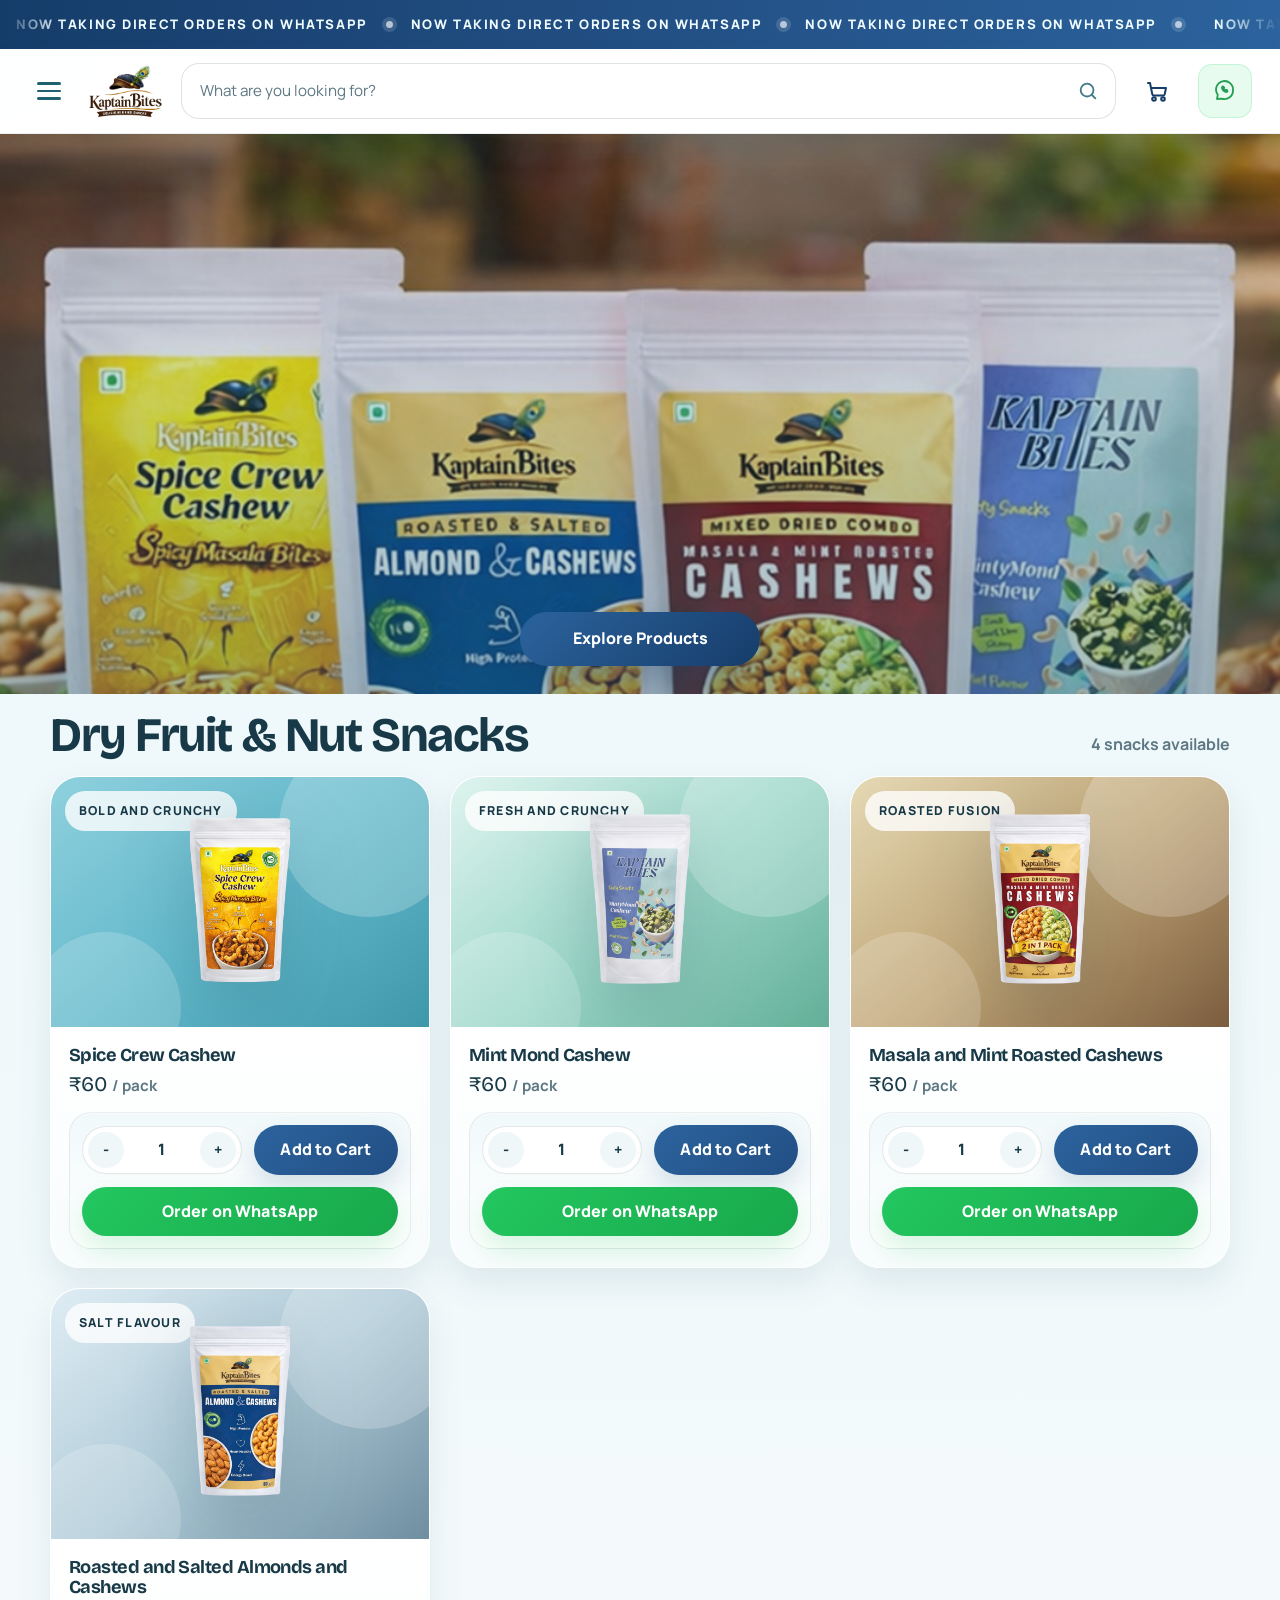
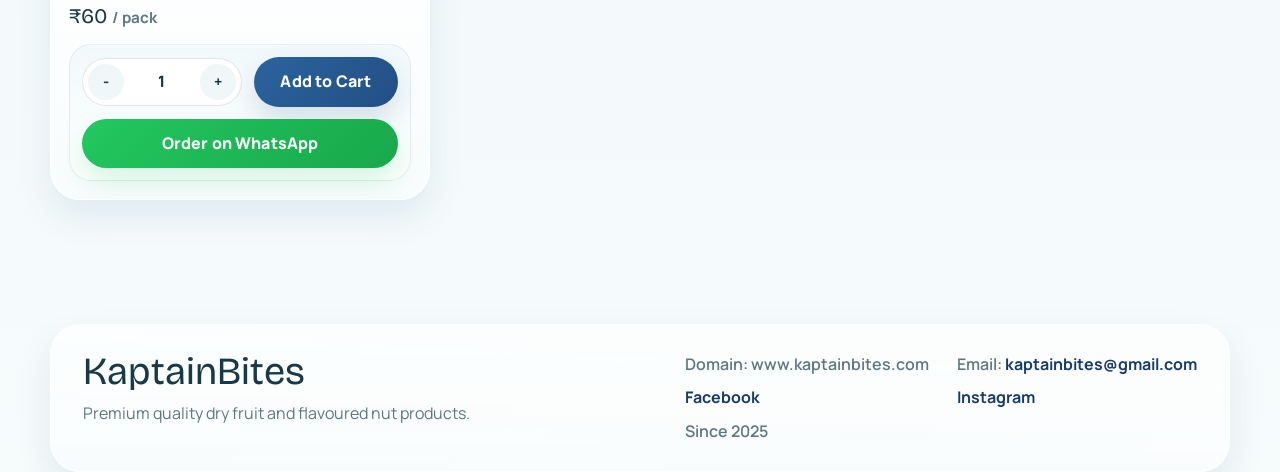
==== commit 017d934c: "Add files via upload" ====
--- a/index.html
+++ b/index.html
@@ -126,7 +126,11 @@
 <main id="top">
 <section class="hero-video-band reveal" aria-label="KaptainBites company image">
 <div class="hero-video-band__frame">
-<img class="hero-video-band__media" src="images/hero.png" alt="KaptainBites company history and product showcase">
+<picture class="hero-video-band__picture">
+<source media="(max-width: 560px)" srcset="images/hero/hero-mobile.png">
+<source media="(max-width: 1080px)" srcset="images/hero/hero-tablet.png">
+<img class="hero-video-band__media" src="images/hero/hero-desktop.png" alt="KaptainBites company history and product showcase">
+</picture>
 <div class="hero-video-band__actions">
 <a href="#products" class="btn btn-primary hero-video-band__cta">Explore Products</a>
 </div>
--- a/style.css
+++ b/style.css
@@ -901,8 +901,15 @@
 .hero-video-band__frame{
 position:relative;
 width:100%;
+aspect-ratio:16 / 7;
 background:var(--surface-deep);
 overflow:hidden;
+}
+
+.hero-video-band__picture{
+display:block;
+width:100%;
+height:100%;
 }
 
 .hero-video-band__frame::before{
@@ -917,7 +924,7 @@
 .hero-video-band__media{
 display:block;
 width:100%;
-height:clamp(300px, 38vw, 560px);
+height:100%;
 object-fit:cover;
 background:var(--surface-deep);
 }
@@ -1975,10 +1982,9 @@
 .site-footer{
 margin-top:40px;
 padding:28px 32px;
-display:flex;
-flex-wrap:wrap;
-justify-content:space-between;
-gap:20px 28px;
+display:grid;
+grid-template-columns:minmax(0, 1fr) auto;
+gap:24px 40px;
 align-items:flex-start;
 color:var(--muted);
 background:
@@ -2001,8 +2007,7 @@
 display:grid;
 gap:10px;
 max-width:34rem;
-flex:0 1 360px;
-min-width:320px;
+min-width:0;
 }
 
 .site-footer p{
@@ -2010,25 +2015,25 @@
 }
 
 .site-footer__meta{
-display:flex;
-flex-wrap:wrap;
-flex:1 1 520px;
+display:grid;
+grid-template-columns:repeat(2, minmax(180px, max-content));
+justify-content:end;
+align-content:start;
+gap:10px 28px;
 min-width:0;
-justify-content:flex-end;
-align-items:center;
-gap:12px;
 }
 
 .site-footer__meta p{
-padding:11px 14px;
-border-radius:999px;
-background:rgba(255,255,255,0.82);
-border:1px solid rgba(24,57,71,0.08);
-font-weight:700;
+padding:0;
+border:none;
+background:transparent;
+font-weight:600;
+line-height:1.45;
 }
 
 .site-footer__meta a{
 color:var(--brand-blue-deep);
+font-weight:700;
 }
 
 .reveal{
@@ -2059,6 +2064,7 @@
 grid-template-columns:auto auto 1fr auto;
 padding:14px 20px;
 gap:16px;
+margin:0;
 }
 
 .site-search__dropdown{
@@ -2105,17 +2111,18 @@
 
 .site-footer{
 padding:24px;
+grid-template-columns:1fr;
 }
 
 .site-footer > :first-child{
-min-width:0;
 max-width:none;
-flex-basis:100%;
 }
 
 .site-footer__meta{
-flex-basis:100%;
-justify-content:flex-start;
+grid-template-columns:repeat(2, minmax(0, 1fr));
+justify-content:start;
+padding-top:14px;
+border-top:1px solid rgba(24,57,71,0.08);
 }
 
 .products-section__top{
@@ -2326,6 +2333,10 @@
 flex:1 1 0;
 }
 
+.product-header .brand{
+grid-column:1;
+}
+
 .search-panel__products{
 grid-template-columns:1fr;
 }
@@ -2351,8 +2362,8 @@
 margin-top:0;
 }
 
-.hero-video-band__media{
-height:clamp(280px, 72vw, 460px);
+.hero-video-band__frame{
+aspect-ratio:4 / 3;
 }
 
 .hero-video-band__actions{
@@ -2497,6 +2508,7 @@
 .site-header{
 padding:10px 12px;
 gap:8px;
+margin:0;
 border-radius:0 0 18px 18px;
 }
 
@@ -2564,12 +2576,26 @@
 font-size:1.02rem;
 }
 
+.site-footer{
+padding:22px 18px;
+}
+
+.site-footer__brand{
+font-size:clamp(1.9rem, 10vw, 2.4rem);
+}
+
+.site-footer__meta{
+grid-template-columns:1fr;
+gap:8px;
+padding-top:12px;
+}
+
 .hero-video-band{
 margin-top:0;
 }
 
-.hero-video-band__media{
-height:clamp(220px, 74vw, 340px);
+.hero-video-band__frame{
+aspect-ratio:4 / 5;
 }
 
 .hero-video-band__actions{
@@ -2860,6 +2886,40 @@
 font-size:0.68rem;
 }
 
+.product-header{
+grid-template-columns:auto 1fr auto auto;
+align-items:center;
+}
+
+.product-header .brand{
+grid-column:1;
+grid-row:1;
+}
+
+.product-header .brand__logo{
+height:34px;
+}
+
+.product-header .site-header__menu-toggle{
+grid-column:4;
+grid-row:1;
+}
+
+.product-header__actions{
+grid-column:2 / 4;
+grid-row:1;
+order:initial;
+width:auto;
+justify-self:end;
+display:flex;
+align-items:center;
+gap:8px;
+}
+
+.product-header__actions .product-header__cta{
+display:none;
+}
+
 }
 
 @media (prefers-reduced-motion: reduce){
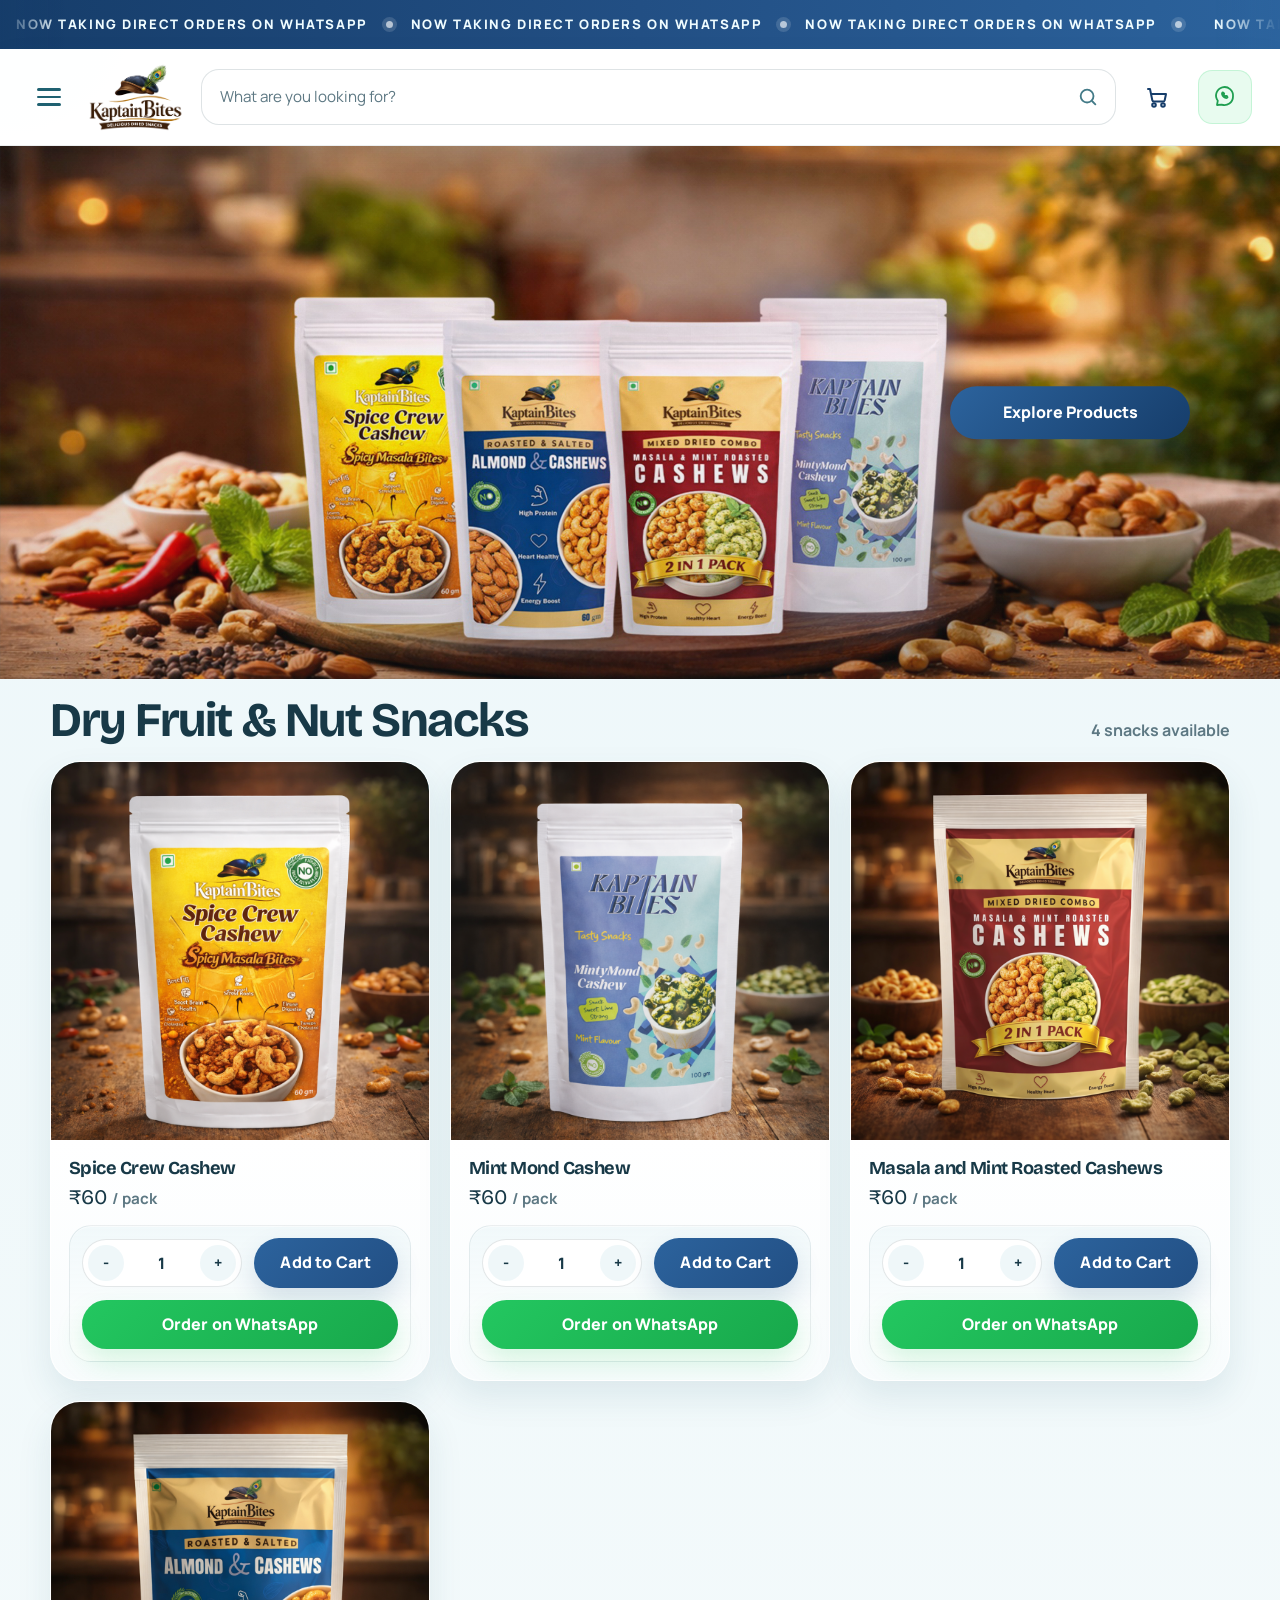
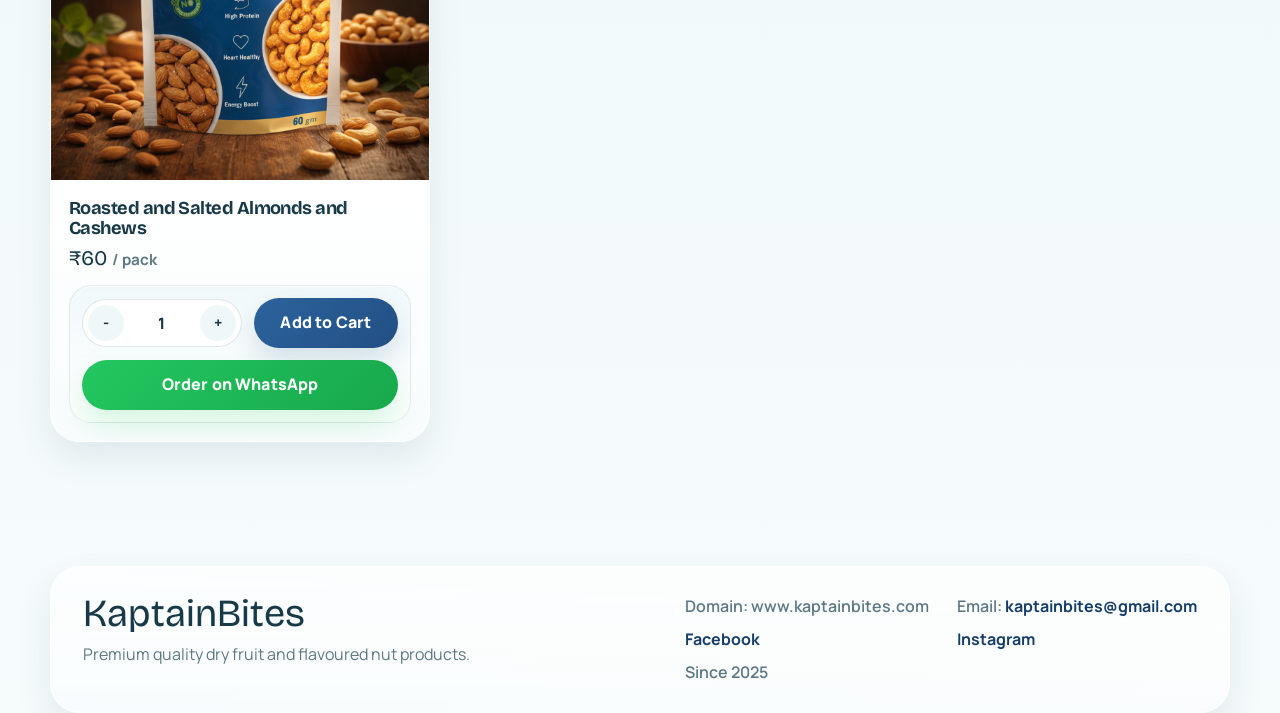
==== commit 74b9becb: "Add files via upload" ====
--- a/index.html
+++ b/index.html
@@ -126,11 +126,19 @@
 <main id="top">
 <section class="hero-video-band reveal" aria-label="KaptainBites company image">
 <div class="hero-video-band__frame">
-<picture class="hero-video-band__picture">
-<source media="(max-width: 560px)" srcset="images/hero/hero-mobile.png">
-<source media="(max-width: 1080px)" srcset="images/hero/hero-tablet.png">
-<img class="hero-video-band__media" src="images/hero/hero-desktop.png" alt="KaptainBites company history and product showcase">
-</picture>
+<video
+class="hero-video-band__media"
+autoplay
+muted
+loop
+playsinline
+preload="metadata"
+poster="images/hero/hero-desktop.png"
+aria-hidden="true"
+>
+<source src="images/hero/hero-mobile.mp4" type="video/mp4" media="(max-width: 560px)">
+<source src="images/hero/hero-desktop.mp4" type="video/mp4">
+</video>
 <div class="hero-video-band__actions">
 <a href="#products" class="btn btn-primary hero-video-band__cta">Explore Products</a>
 </div>
--- a/style.css
+++ b/style.css
@@ -197,7 +197,7 @@
 
 .brand__logo{
 display:block;
-height:54px;
+height:68px;
 flex:0 0 auto;
 }
 
@@ -901,7 +901,7 @@
 .hero-video-band__frame{
 position:relative;
 width:100%;
-aspect-ratio:16 / 7;
+aspect-ratio:12 / 5;
 background:var(--surface-deep);
 overflow:hidden;
 }
@@ -918,7 +918,7 @@
 inset:0;
 z-index:1;
 pointer-events:none;
-background:linear-gradient(180deg, rgba(24,57,71,0.26) 0%, rgba(31,97,113,0.18) 34%, rgba(31,97,113,0.40) 100%);
+background:linear-gradient(180deg, rgba(24,57,71,0.04) 0%, rgba(24,57,71,0.02) 52%, rgba(24,57,71,0.18) 100%);
 }
 
 .hero-video-band__media{
@@ -931,16 +931,18 @@
 
 .hero-video-band__actions{
 position:absolute;
-left:50%;
-bottom:28px;
+right:clamp(28px, 7vw, 120px);
+top:50%;
+bottom:auto;
 z-index:2;
 display:flex;
-justify-content:center;
-transform:translateX(-50%);
+justify-content:flex-end;
+transform:translateY(-50%);
 }
 
 .hero-video-band__cta{
 min-width:240px;
+box-shadow:0 18px 30px rgba(34,79,132,0.24);
 }
 
 .products-section{
@@ -1101,12 +1103,13 @@
 
 .product-card__visual{
 position:relative;
-padding:20px;
-min-height:240px;
+padding:0;
+aspect-ratio:1 / 1;
 display:flex;
 align-items:center;
 justify-content:center;
 overflow:hidden;
+background:#e8f4f6;
 }
 
 .product-card__visual::before{
@@ -1174,10 +1177,12 @@
 .product-card__image{
 position:relative;
 z-index:1;
-width:min(100%, 210px);
-max-height:210px;
-object-fit:contain;
-filter:drop-shadow(0 20px 34px rgba(24,57,71,0.18));
+width:100%;
+height:100%;
+max-width:none;
+max-height:none;
+object-fit:cover;
+filter:none;
 }
 
 .product-card__body{
@@ -1524,6 +1529,47 @@
 gap:16px;
 }
 
+.news-section{
+padding-top:12px;
+}
+
+.news-feature{
+display:grid;
+grid-template-columns:minmax(0, 1.08fr) minmax(360px, 460px);
+gap:clamp(24px, 3.8vw, 48px);
+align-items:start;
+padding:clamp(22px, 3vw, 34px);
+border-radius:34px;
+background:
+linear-gradient(180deg, rgba(255,255,255,0.9), rgba(247,252,253,0.82)),
+linear-gradient(140deg, rgba(95,180,198,0.12), rgba(110,190,168,0.1));
+border:1px solid rgba(255,255,255,0.9);
+box-shadow:var(--shadow-soft);
+}
+
+.news-feature__content{
+display:grid;
+gap:20px;
+align-content:start;
+max-width:40rem;
+}
+
+.news-feature__content h3{
+margin:0;
+font-family:"Bricolage Grotesque", sans-serif;
+font-size:clamp(2.2rem, 5vw, 4.25rem);
+line-height:0.95;
+letter-spacing:-0.03em;
+}
+
+.news-feature__content p{
+margin:0;
+max-width:34ch;
+font-size:1.02rem;
+line-height:1.55;
+color:var(--muted);
+}
+
 .news-card{
 padding:22px;
 border-radius:var(--radius-md);
@@ -1532,10 +1578,163 @@
 linear-gradient(140deg, rgba(95,180,198,0.14), rgba(110,190,168,0.12));
 }
 
-.news-card__tag{
+.news-card__tag,
+.news-feature__tag{
+display:inline-flex;
+align-items:center;
+width:max-content;
+padding:9px 12px;
+border-radius:999px;
 background:rgba(95,180,198,0.12);
 color:var(--surface-deep);
-margin-bottom:14px;
+margin-bottom:0;
+font-size:0.76rem;
+font-weight:800;
+letter-spacing:0.12em;
+text-transform:uppercase;
+}
+
+.news-feature__media{
+display:flex;
+justify-content:flex-end;
+}
+
+.news-feature__items{
+display:grid;
+gap:14px;
+}
+
+.news-feature__item{
+display:grid;
+gap:8px;
+padding:18px 20px;
+border-radius:24px;
+background:rgba(255,255,255,0.76);
+border:1px solid rgba(255,255,255,0.92);
+box-shadow:0 16px 30px rgba(31,97,113,0.07);
+}
+
+.news-feature__item-tag{
+display:inline-flex;
+align-items:center;
+width:max-content;
+padding:7px 10px;
+border-radius:999px;
+background:rgba(95,180,198,0.12);
+color:var(--surface-deep);
+font-size:0.68rem;
+font-weight:800;
+letter-spacing:0.12em;
+text-transform:uppercase;
+}
+
+.news-feature__item h4{
+margin:0;
+font-family:"Bricolage Grotesque", sans-serif;
+font-size:1.34rem;
+line-height:1;
+letter-spacing:-0.03em;
+color:var(--text);
+}
+
+.news-feature__item p{
+margin:0;
+max-width:none;
+font-size:0.98rem;
+line-height:1.55;
+color:var(--muted);
+}
+
+.news-feature__media-stack{
+position:relative;
+width:100%;
+max-width:460px;
+min-height:520px;
+padding:22px;
+border-radius:32px;
+background:
+linear-gradient(180deg, rgba(238,248,251,0.96), rgba(221,239,243,0.9)),
+linear-gradient(140deg, rgba(95,180,198,0.18), rgba(110,190,168,0.12));
+border:1px solid rgba(255,255,255,0.86);
+box-shadow:0 20px 40px rgba(31,97,113,0.12);
+}
+
+.news-feature__visual{
+position:relative;
+overflow:hidden;
+border-radius:24px;
+box-shadow:0 16px 36px rgba(31,97,113,0.14);
+}
+
+.news-feature__visual--primary{
+width:82%;
+aspect-ratio:1 / 1;
+}
+
+.news-feature__visual--secondary{
+position:absolute;
+right:18px;
+bottom:18px;
+width:48%;
+aspect-ratio:1 / 1;
+border:8px solid rgba(247,252,253,0.96);
+}
+
+.news-feature__visual img{
+  width:100%;
+  height:100%;
+  display:block;
+  object-fit:cover;
+}
+
+.news-feature--collaboration{
+  grid-template-columns:1fr;
+}
+
+.news-feature--collaboration .news-feature__content{
+  max-width:none;
+}
+
+.news-feature--collaboration .news-feature__content p{
+  max-width:62ch;
+}
+
+.news-feature__items--partnerships{
+  grid-template-columns:repeat(2, minmax(0, 1fr));
+  gap:18px;
+}
+
+.news-feature__item--partnership{
+  gap:14px;
+  padding:16px;
+  background:
+    linear-gradient(180deg, rgba(255,255,255,0.92), rgba(255,255,255,0.82)),
+    linear-gradient(140deg, rgba(95,180,198,0.12), rgba(110,190,168,0.10));
+}
+
+.news-feature__item-media{
+  overflow:hidden;
+  border-radius:20px;
+  background:#fff;
+  border:1px solid rgba(208,228,233,0.92);
+  box-shadow:0 14px 28px rgba(31,97,113,0.10);
+}
+
+.news-feature__item-media img{
+  width:100%;
+  height:auto;
+  display:block;
+}
+
+.news-feature__item-copy{
+  display:grid;
+  gap:8px;
+}
+
+@media (max-width: 980px){
+  .news-feature__items--partnerships{
+    grid-template-columns:1fr;
+  }
 }
 
 .investor-panel{
@@ -1653,9 +1852,10 @@
 .product-detail__media{
 border-radius:26px;
 overflow:hidden;
-min-height:340px;
-background:linear-gradient(140deg, #8fd0de, #61b8ca 52%, #3f98aa);
-padding:18px;
+aspect-ratio:1 / 1;
+min-height:auto;
+background:#e8f4f6;
+padding:0;
 display:flex;
 align-items:center;
 justify-content:center;
@@ -1663,10 +1863,11 @@
 
 .product-detail__media img{
 width:100%;
-max-width:420px;
-aspect-ratio:1 / 1;
-object-fit:contain;
-filter:drop-shadow(0 20px 34px rgba(24,57,71,0.2));
+height:100%;
+max-width:none;
+aspect-ratio:auto;
+object-fit:cover;
+filter:none;
 }
 
 .product-detail__content{
@@ -1936,19 +2137,21 @@
 display:flex;
 align-items:center;
 justify-content:center;
-min-height:190px;
-padding:18px;
+aspect-ratio:1 / 1;
+min-height:auto;
+padding:0;
 border-radius:18px;
-background:linear-gradient(145deg, rgba(103,183,201,0.28), rgba(110,190,168,0.18));
+background:#e8f4f6;
 overflow:hidden;
 }
 
 .related-product-card__media img{
 width:100%;
-max-width:220px;
-max-height:190px;
-object-fit:contain;
-filter:drop-shadow(0 12px 22px rgba(24,57,71,0.12));
+height:100%;
+max-width:none;
+max-height:none;
+object-fit:cover;
+filter:none;
 }
 
 .related-product-card__copy{
@@ -2054,6 +2257,19 @@
 .contact-grid,
 .page-link-grid{
 grid-template-columns:repeat(2, minmax(0, 1fr));
+}
+
+.news-feature{
+grid-template-columns:1fr;
+}
+
+.news-feature__media{
+order:-1;
+justify-content:flex-start;
+}
+
+.news-feature__media-stack{
+min-height:460px;
 }
 
 .products-grid{
@@ -2172,7 +2388,7 @@
 }
 
 .brand__logo{
-height:32px;
+height:40px;
 }
 
 .site-header__menu-toggle{
@@ -2363,11 +2579,14 @@
 }
 
 .hero-video-band__frame{
-aspect-ratio:4 / 3;
+aspect-ratio:3 / 2;
 }
 
 .hero-video-band__actions{
-bottom:18px;
+right:32px;
+top:52%;
+bottom:auto;
+transform:translateY(-50%);
 }
 
 .hero-video-band__cta{
@@ -2399,6 +2618,56 @@
 grid-template-columns:1fr;
 }
 
+.news-feature{
+gap:20px;
+padding:22px;
+border-radius:24px;
+}
+
+.news-feature__content{
+gap:12px;
+}
+
+.news-feature__content h3{
+font-size:clamp(1.9rem, 8vw, 2.6rem);
+}
+
+.news-feature__content p{
+font-size:0.98rem;
+max-width:none;
+}
+
+.news-feature__item{
+padding:16px;
+border-radius:20px;
+}
+
+.news-feature__item h4{
+font-size:1.2rem;
+}
+
+.news-feature__media-stack{
+width:100%;
+min-height:380px;
+padding:16px;
+border-radius:22px;
+}
+
+.news-feature__visual{
+border-radius:18px;
+}
+
+.news-feature__visual--primary{
+width:84%;
+}
+
+.news-feature__visual--secondary{
+right:14px;
+bottom:14px;
+width:48%;
+border-width:6px;
+}
+
 .product-card{
 display:block;
 border-radius:22px;
@@ -2407,12 +2676,13 @@
 }
 
 .product-card__visual{
-min-height:220px;
-padding:18px 16px;
+aspect-ratio:1 / 1;
+padding:0;
 }
 
 .product-card__image{
-width:min(100%, 190px);
+width:100%;
+height:100%;
 }
 
 .company-history__details{
@@ -2479,8 +2749,9 @@
 }
 
 .product-detail__media{
-min-height:260px;
-padding:16px;
+aspect-ratio:1 / 1;
+min-height:auto;
+padding:0;
 border-radius:20px;
 }
 
@@ -2513,7 +2784,7 @@
 }
 
 .brand__logo{
-height:28px;
+height:36px;
 }
 
 .site-header__menu-toggle{
@@ -2595,11 +2866,16 @@
 }
 
 .hero-video-band__frame{
-aspect-ratio:4 / 5;
+aspect-ratio:5 / 6;
 }
 
 .hero-video-band__actions{
+left:50%;
+right:auto;
+top:auto;
 bottom:14px;
+justify-content:center;
+transform:translateX(-50%);
 }
 
 .hero-video-band__cta{
@@ -2673,8 +2949,8 @@
 }
 
 .product-card__visual{
-min-height:190px;
-padding:16px 14px;
+aspect-ratio:1 / 1;
+padding:0;
 align-items:center;
 justify-content:center;
 }
@@ -2702,8 +2978,9 @@
 }
 
 .product-card__image{
-width:min(100%, 150px);
-max-height:160px;
+width:100%;
+height:100%;
+max-height:none;
 }
 
 .product-card__body{
@@ -2764,8 +3041,9 @@
 }
 
 .product-detail__media{
-min-height:200px;
-padding:14px;
+aspect-ratio:1 / 1;
+min-height:auto;
+padding:0;
 border-radius:18px;
 }
 
@@ -2799,14 +3077,17 @@
 }
 
 .related-product-card__media{
-min-height:104px;
-padding:10px;
+aspect-ratio:1 / 1;
+min-height:auto;
+padding:0;
 border-radius:16px;
 }
 
 .related-product-card__media img{
-max-width:80px;
-max-height:88px;
+width:100%;
+height:100%;
+max-width:none;
+max-height:none;
 }
 
 .related-product-card__copy{
@@ -2822,6 +3103,40 @@
 .company-points article,
 .contact-card{
 padding:18px;
+}
+
+.news-feature{
+padding:18px;
+gap:16px;
+}
+
+.news-feature__item{
+padding:14px;
+}
+
+.news-feature__item h4{
+font-size:1.08rem;
+}
+
+.news-feature__media-stack{
+min-height:310px;
+padding:12px;
+border-radius:18px;
+}
+
+.news-feature__visual{
+border-radius:16px;
+}
+
+.news-feature__visual--primary{
+width:86%;
+}
+
+.news-feature__visual--secondary{
+right:10px;
+bottom:10px;
+width:52%;
+border-width:5px;
 }
 
 .catalog-empty{
@@ -2897,7 +3212,7 @@
 }
 
 .product-header .brand__logo{
-height:34px;
+height:40px;
 }
 
 .product-header .site-header__menu-toggle{
